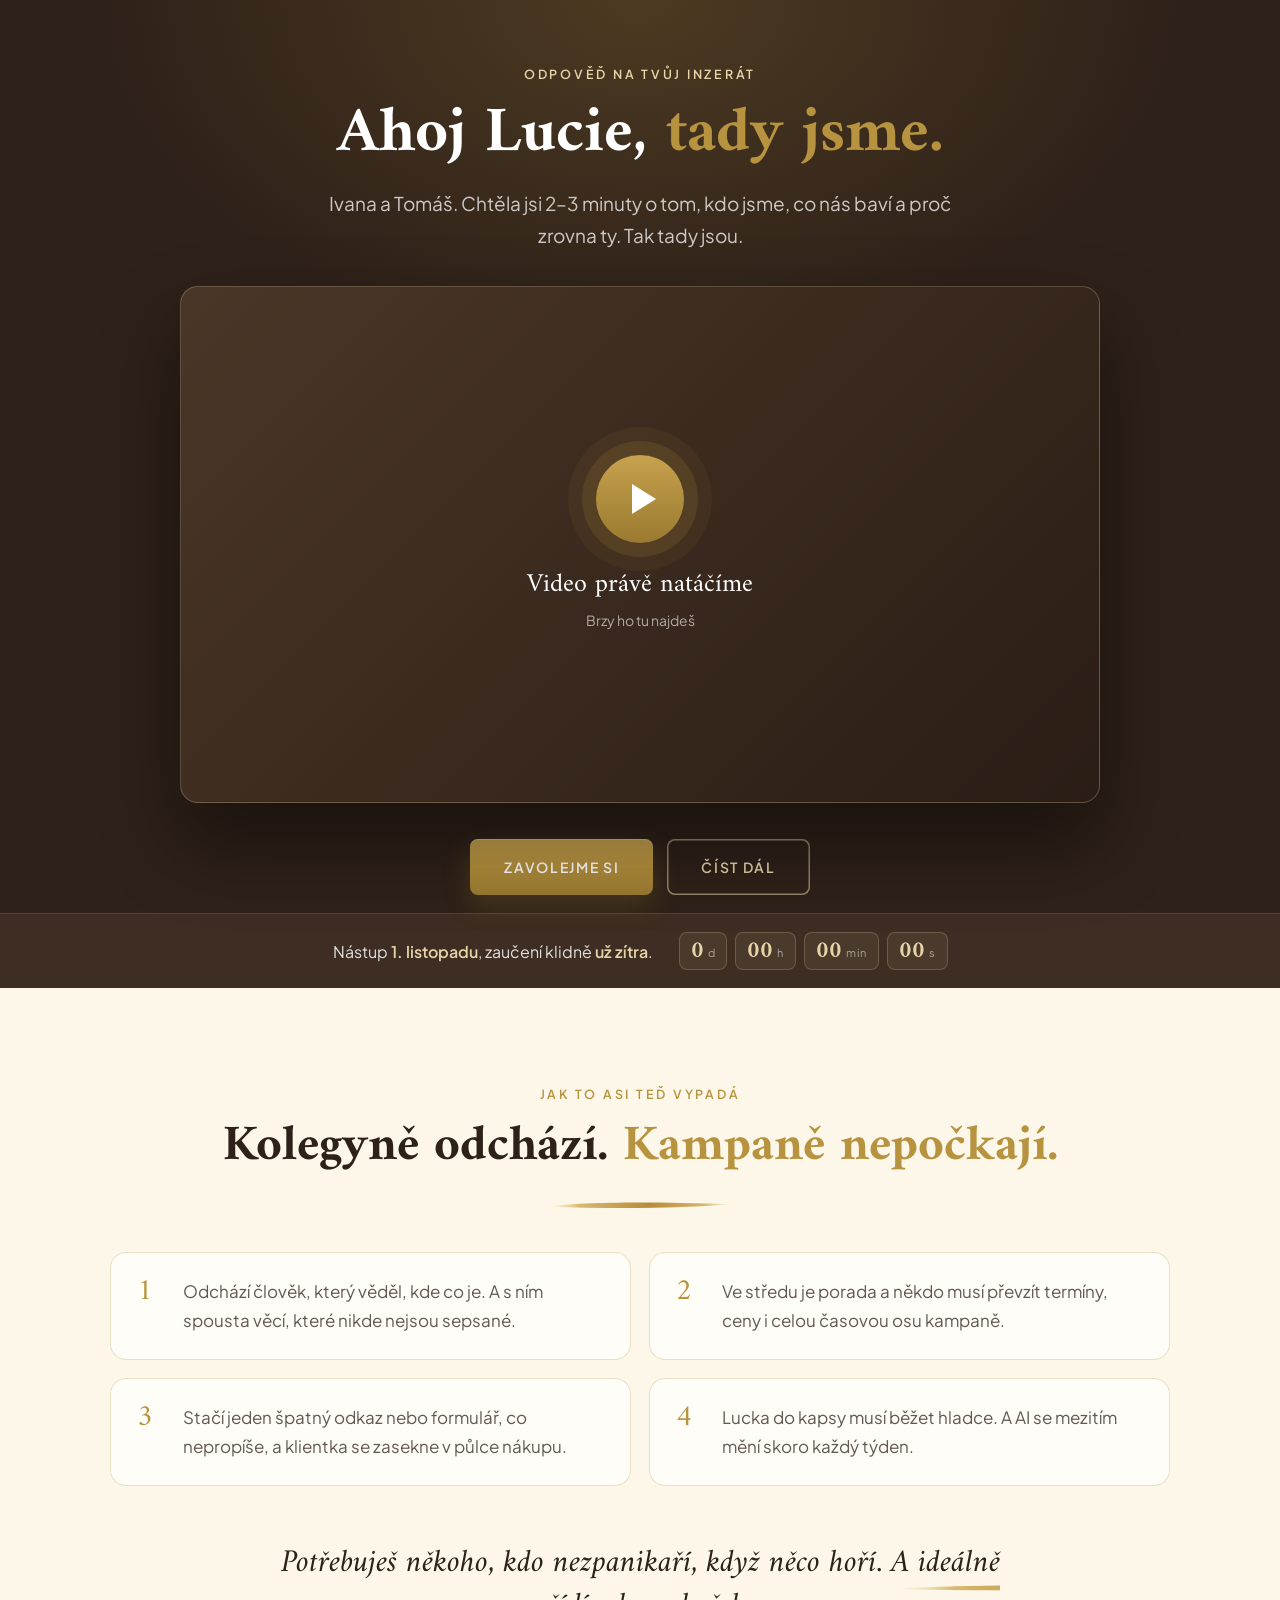
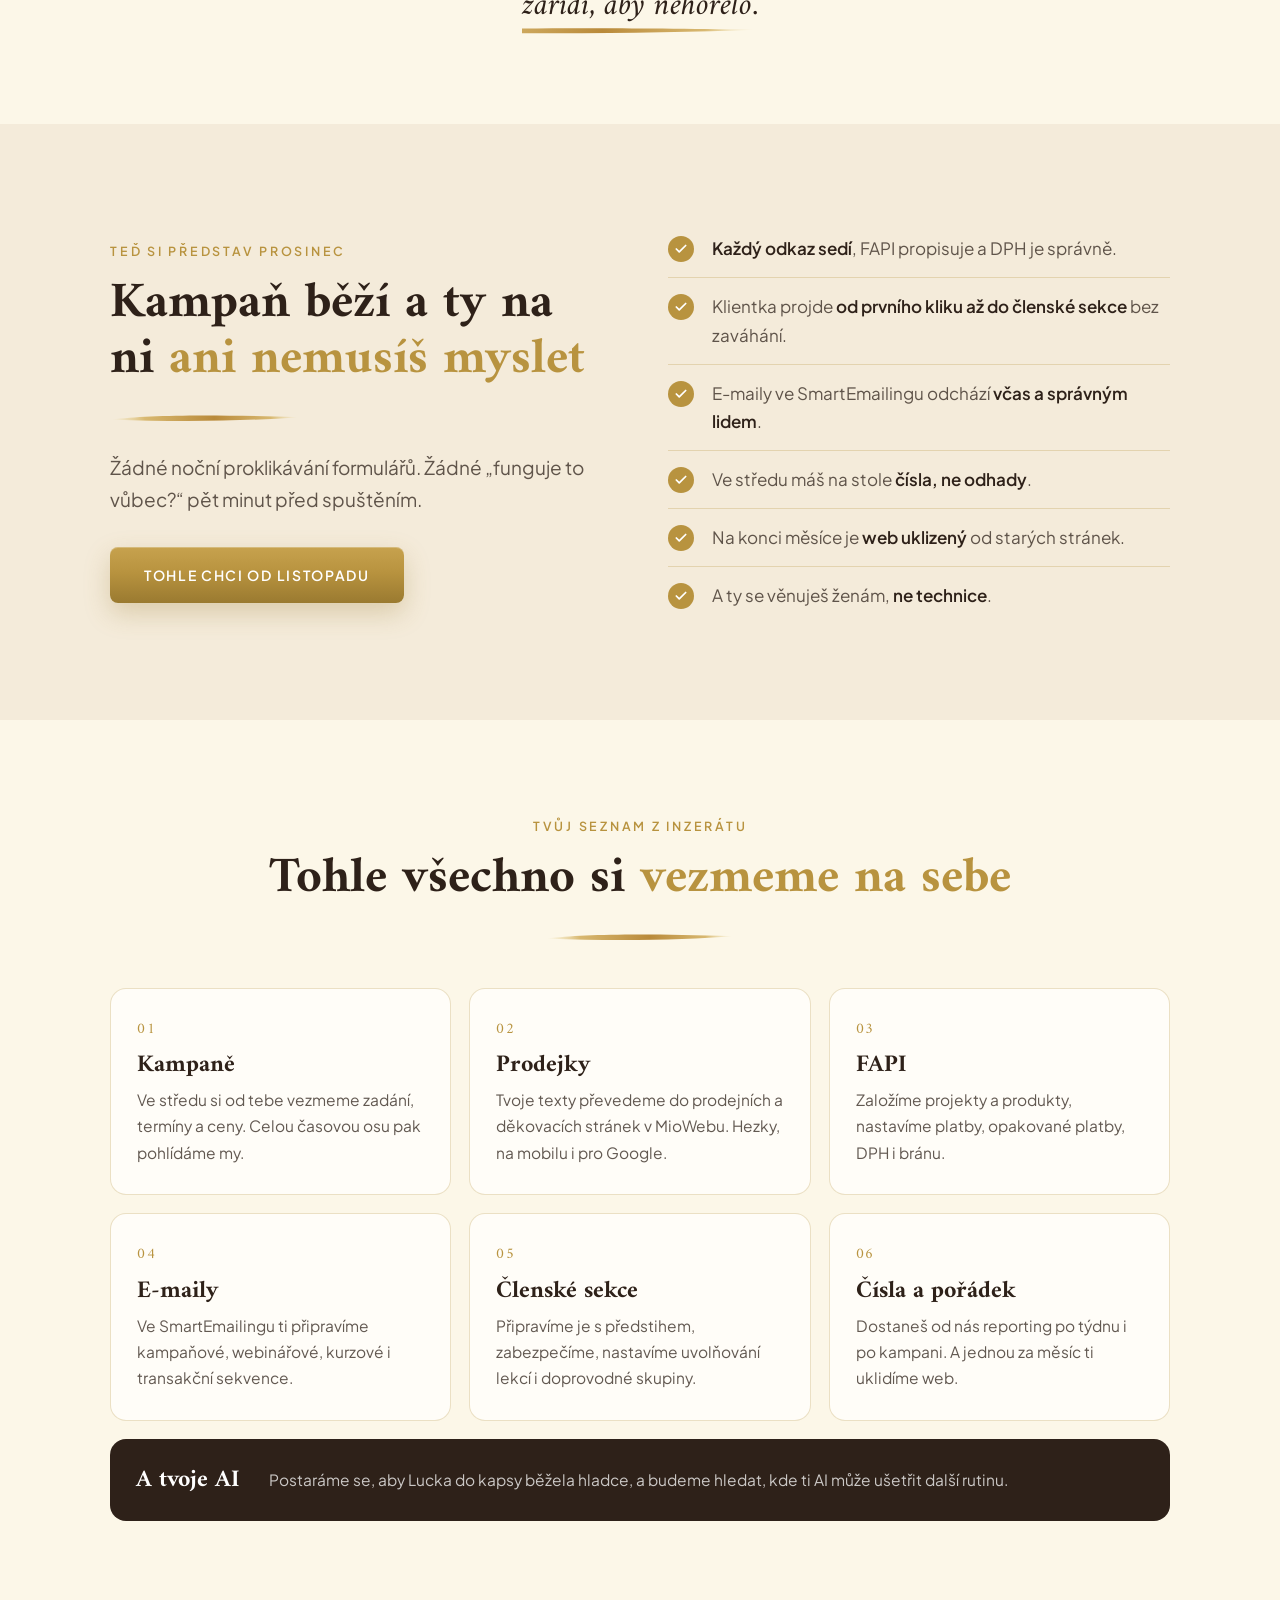
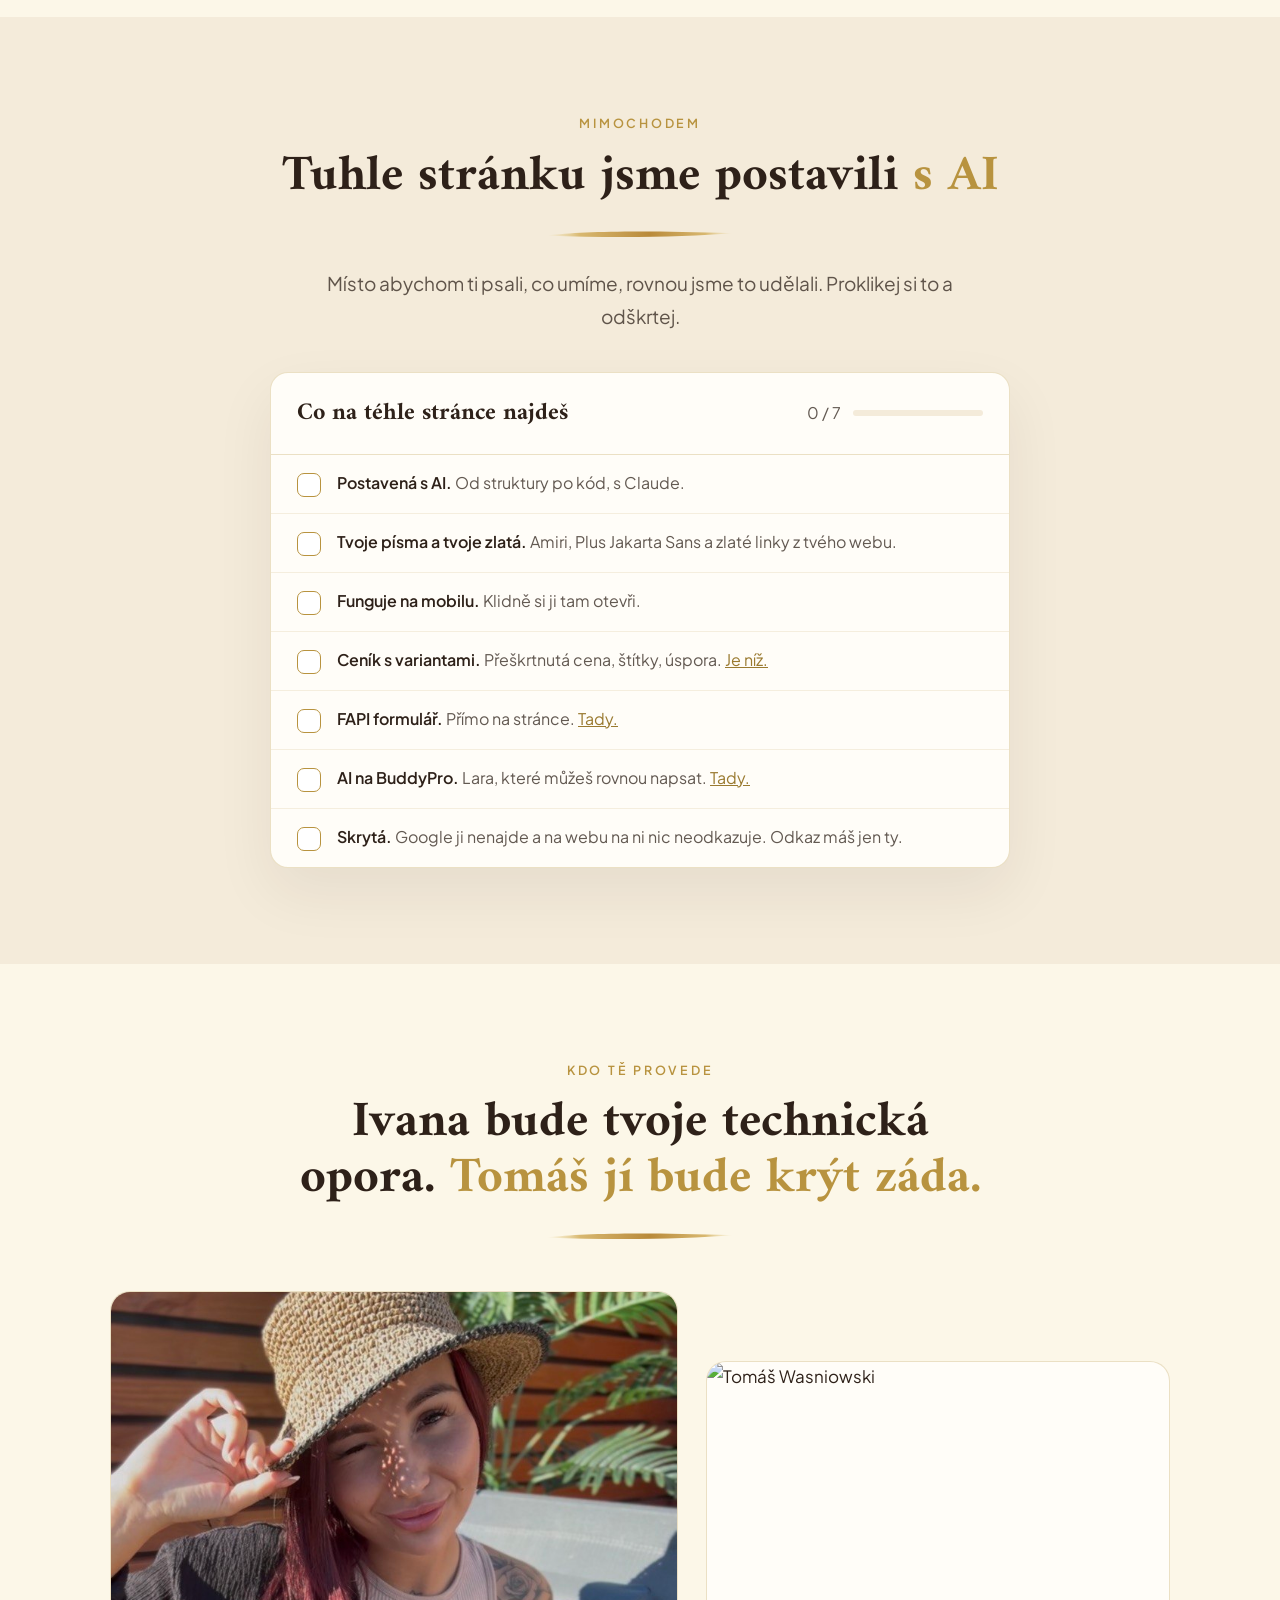
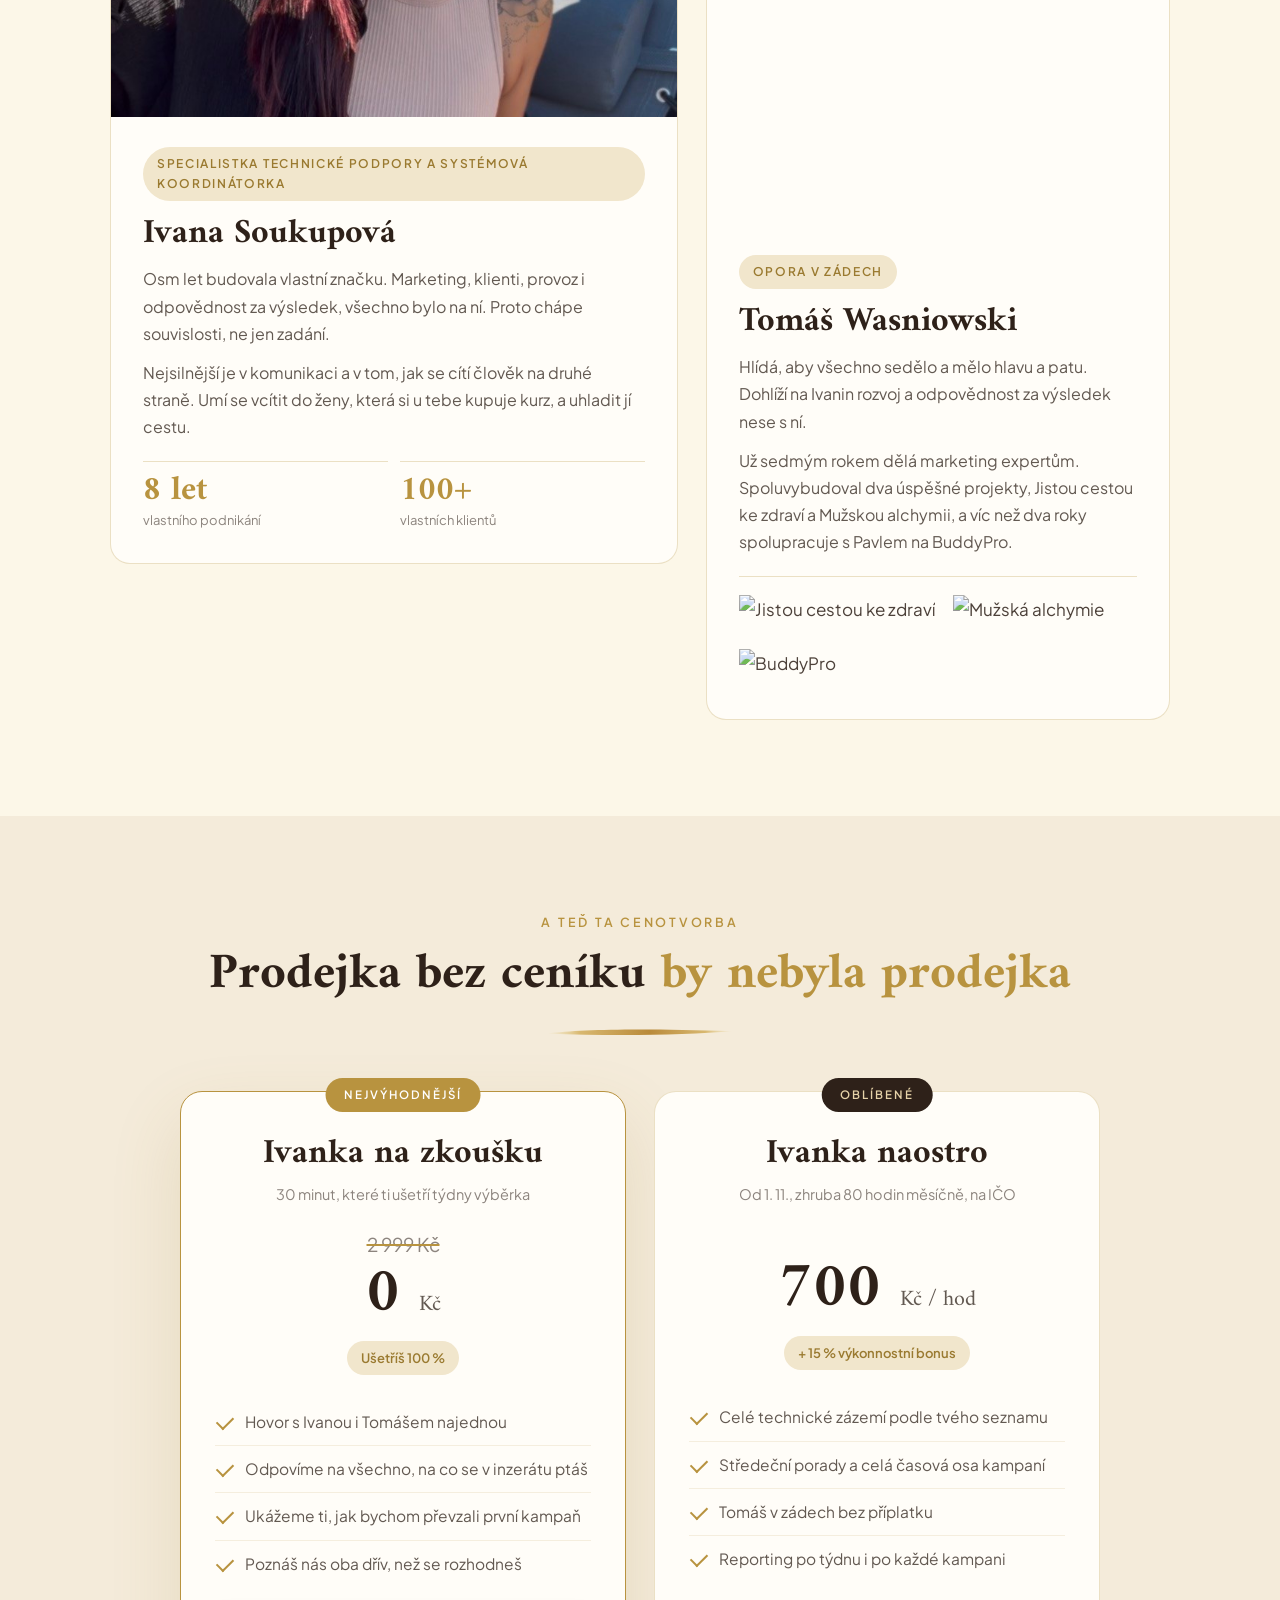
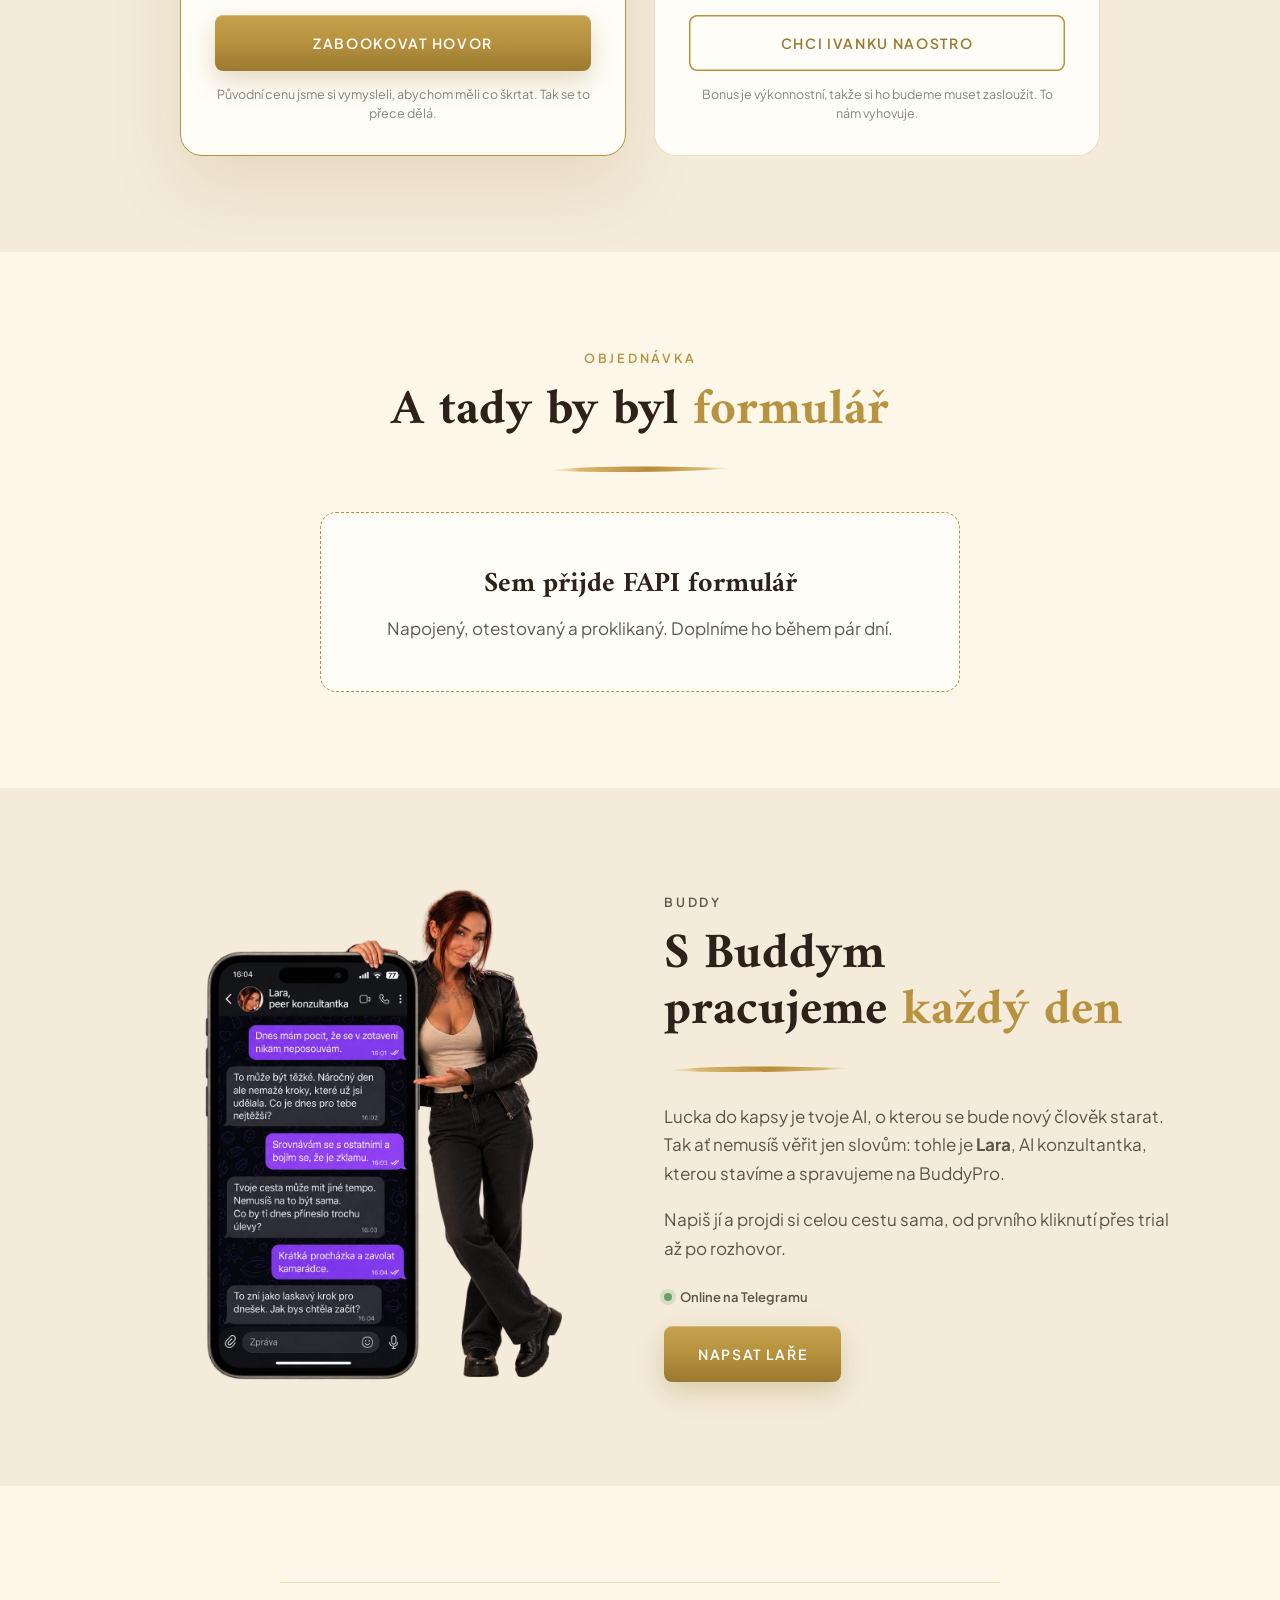
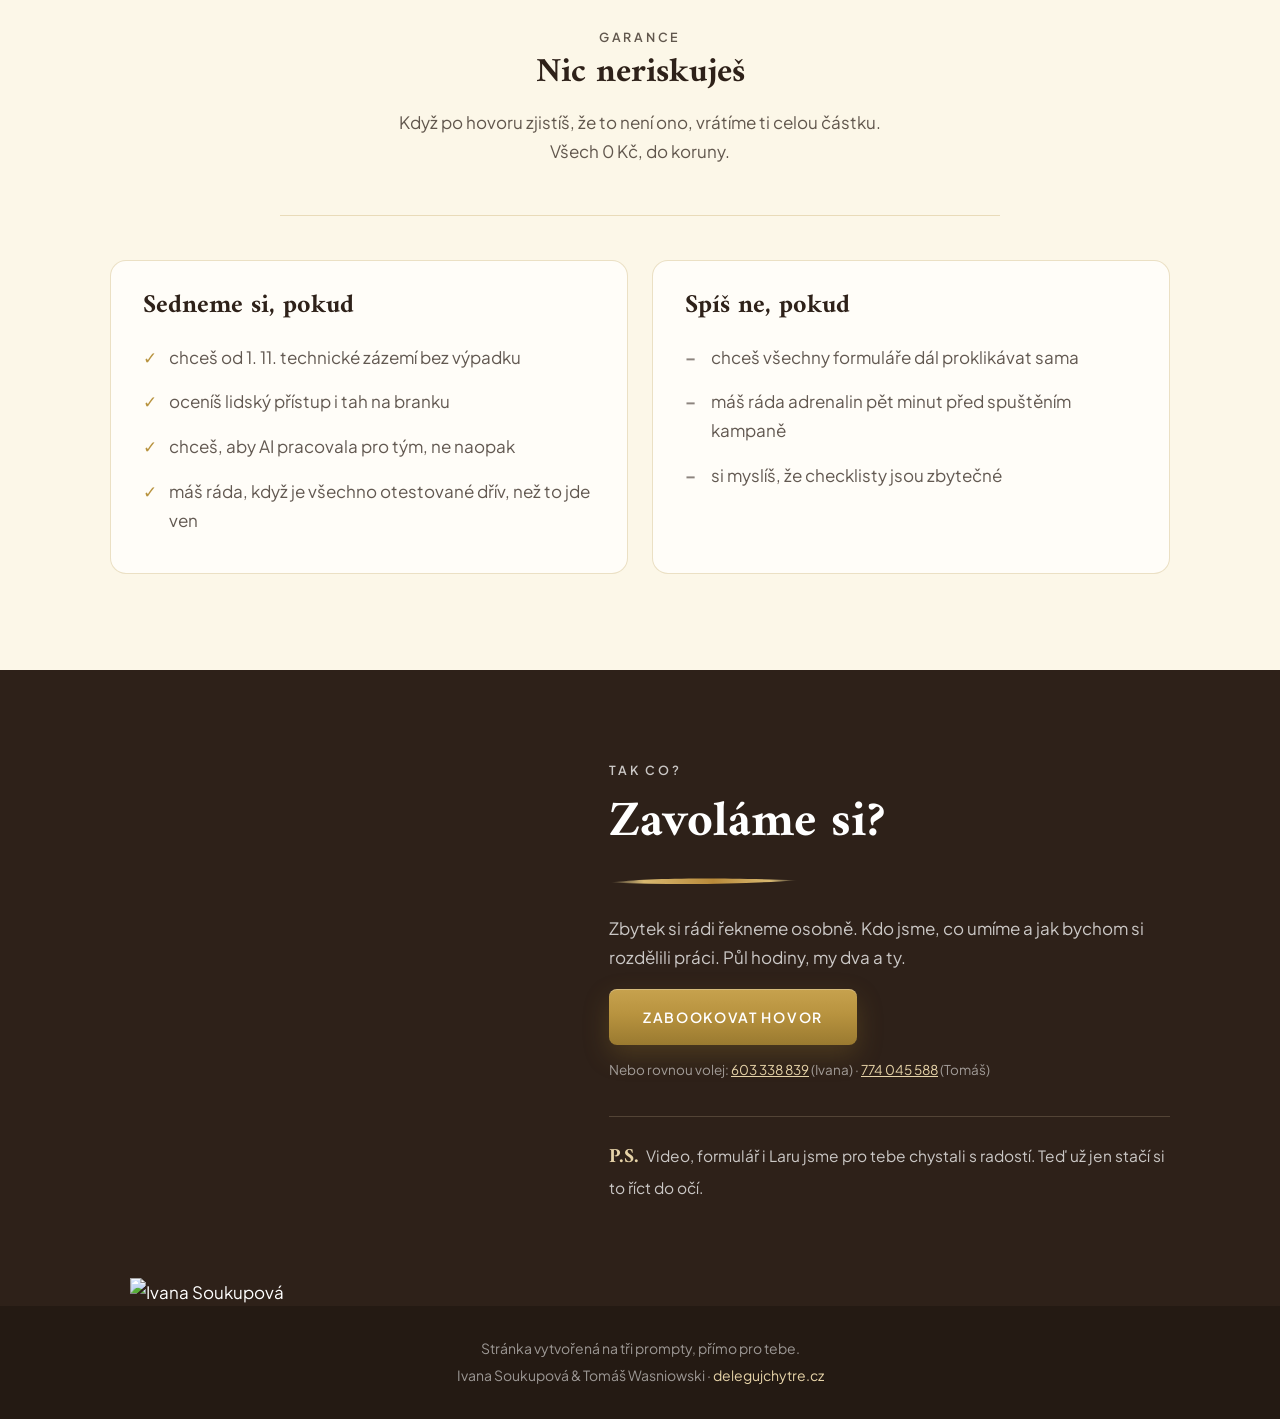
==== pro-lucii/index.html @ d3492a0f "Pro Lucii: redesign v paletě Mozek jako Buddha, video v hero, tykání, nové texty Co-Authored-By: Cla" ====
<!DOCTYPE html>
<html lang="cs">
<head>
<meta charset="utf-8">
<meta name="viewport" content="width=device-width, initial-scale=1">
<title>Pro Lucii | Ivana &amp; Tomáš</title>
<meta name="robots" content="noindex, nofollow, noarchive, nosnippet, noimageindex">
<meta name="googlebot" content="noindex, nofollow">
<meta name="seznambot" content="noindex, nofollow">
<link rel="icon" href="../img/logo.svg" type="image/svg+xml">
<link rel="preconnect" href="https://fonts.googleapis.com">
<link rel="preconnect" href="https://fonts.gstatic.com" crossorigin>
<link href="https://fonts.googleapis.com/css2?family=Amiri:ital,wght@0,400;0,700;1,400;1,700&family=Plus+Jakarta+Sans:wght@300;400;500;600;700&display=swap" rel="stylesheet">
<style>
/* Písma z obsahové části luciekolarikova.cz (Amiri + Plus Jakarta Sans),
   paleta z mozekjakobuddha.cz (espresso, zlatá, krémová). */
:root{
  --espresso:#2e2119;
  --espresso-2:#3d2d22;
  --ink:#2e2119;
  --ink-soft:rgba(46,33,25,.75);
  --ink-mute:rgba(46,33,25,.55);
  --gold:#b8933f;
  --gold-d:#9a7a30;
  --gold-l:#e6d3a8;
  --gold-xl:#f1e6cc;
  --cream:#fcf7e8;
  --beige:#f4ebda;
  --line:rgba(184,147,63,.28);
  --radius:16px;
  --serif:'Amiri', Georgia, serif;
  --sans:'Plus Jakarta Sans', system-ui, sans-serif;
  --brush:url("data:image/svg+xml,%3Csvg xmlns='http://www.w3.org/2000/svg' viewBox='0 0 300 14' preserveAspectRatio='none'%3E%3Cdefs%3E%3ClinearGradient id='g' x1='0' x2='1'%3E%3Cstop offset='0' stop-color='%23ebd99c' stop-opacity='0'/%3E%3Cstop offset='.18' stop-color='%23d8b870'/%3E%3Cstop offset='.55' stop-color='%23b98a3a'/%3E%3Cstop offset='.85' stop-color='%23d8b870'/%3E%3Cstop offset='1' stop-color='%23ebd99c' stop-opacity='0'/%3E%3C/linearGradient%3E%3C/defs%3E%3Cpath d='M2 8.5 C 60 4.5, 140 3.2, 298 6.2 C 220 9.8, 120 11.4, 2 8.5 Z' fill='url(%23g)'/%3E%3C/svg%3E");
}
*{box-sizing:border-box}
html{scroll-behavior:smooth}
body{margin:0;font-family:var(--sans);color:var(--ink);background:var(--cream);font-size:17px;line-height:1.7;-webkit-font-smoothing:antialiased}
img{max-width:100%;height:auto;display:block}
a{color:var(--gold-d)}
.wrap{max-width:1100px;margin:0 auto;padding:0 20px}
.narrow{max-width:780px}
.center{text-align:center}
section{padding:96px 0}
.bg-beige{background:var(--beige)}
.bg-white{background:#fffdf8}

h1,h2,h3{font-family:var(--serif);color:var(--ink);font-weight:700;line-height:1.12;margin:0 0 .45em;text-wrap:balance}
h2{font-size:clamp(32px,4.6vw,50px)}
h3{font-size:28px}
h2 em,h1 em{font-style:normal;color:var(--gold)}
.eyebrow{font-size:12.5px;font-weight:600;text-transform:uppercase;letter-spacing:.22em;color:var(--gold);margin:0 0 14px}
.lead{font-size:19px;color:var(--ink-soft);max-width:640px}
.center .lead{margin-left:auto;margin-right:auto}

/* Zlatá štětcová linka pod nadpisem – jako na luciekolarikova.cz */
.brush{display:block;width:190px;height:14px;margin:6px 0 26px;background:var(--brush) center/100% 100% no-repeat}
.center .brush{margin-left:auto;margin-right:auto}
/* Zvýraznění slov zlatým podtržením */
.hl{background:var(--brush) left bottom/100% .42em no-repeat;padding-bottom:.12em}

/* Tlačítka – tmavá zlatá */
.btn{display:inline-flex;align-items:center;justify-content:center;gap:10px;background:linear-gradient(180deg,#c7a24e 0%,var(--gold) 45%,var(--gold-d) 100%);color:#fff;text-decoration:none;text-transform:uppercase;font-weight:600;letter-spacing:.12em;font-size:14px;padding:19px 34px;border-radius:8px;box-shadow:0 10px 26px rgba(154,122,48,.28),inset 0 1px 0 rgba(255,255,255,.25);transition:transform .18s,box-shadow .18s;text-align:center;line-height:1.3}
.btn:hover{transform:translateY(-2px);box-shadow:0 14px 32px rgba(154,122,48,.34),inset 0 1px 0 rgba(255,255,255,.25)}
.btn--ghost{background:transparent;color:var(--gold-d);box-shadow:inset 0 0 0 1.5px var(--gold)}
.btn--ghost:hover{background:rgba(184,147,63,.08);box-shadow:inset 0 0 0 1.5px var(--gold)}
.btn--block{display:flex;width:100%}
.btnnote{font-size:13.5px;color:var(--ink-mute);margin:14px 0 0}

/* HERO s videem */
.hero{background:var(--espresso);color:#fff;padding:64px 0 0;position:relative;overflow:hidden}
.hero::before{content:"";position:absolute;inset:0;background:radial-gradient(60% 50% at 50% 0%,rgba(184,147,63,.22),transparent 70%);pointer-events:none}
.hero .wrap{position:relative}
.hero h1{color:#fff;font-size:clamp(38px,5.6vw,64px);margin-bottom:.25em}
.hero .lead{color:rgba(255,255,255,.75);margin:0 auto 34px}
.hero .eyebrow{color:var(--gold-l)}
.video{position:relative;aspect-ratio:16/9;max-width:920px;margin:0 auto;border-radius:18px;overflow:hidden;background:linear-gradient(135deg,#4a3627 0%,#2a1d15 100%);box-shadow:0 40px 80px rgba(0,0,0,.45);border:1px solid rgba(230,211,168,.25)}
.video iframe{position:absolute;inset:0;width:100%;height:100%;border:0}
.video__ph{position:absolute;inset:0;display:flex;flex-direction:column;align-items:center;justify-content:center;text-align:center;padding:20px;color:#fff}
.video__play{width:88px;height:88px;border-radius:50%;background:linear-gradient(180deg,#c7a24e,var(--gold-d));display:flex;align-items:center;justify-content:center;margin-bottom:20px;box-shadow:0 0 0 14px rgba(184,147,63,.15),0 0 0 28px rgba(184,147,63,.07)}
.video__play::after{content:"";border-left:24px solid #fff;border-top:15px solid transparent;border-bottom:15px solid transparent;margin-left:7px}
.video__ph p{margin:0;font-family:var(--serif);font-size:26px}
.video__ph small{color:rgba(255,255,255,.6);font-size:14px;margin-top:2px}
.hero__cta{display:flex;gap:14px;justify-content:center;flex-wrap:wrap;padding:36px 0 18px}
.hero .btn--ghost{color:var(--gold-l);box-shadow:inset 0 0 0 1.5px rgba(230,211,168,.55)}
.hero .btn--ghost:hover{background:rgba(230,211,168,.08)}

/* Pruh s odpočtem */
.bar{background:var(--espresso-2);color:#fff;padding:18px 0;border-top:1px solid rgba(230,211,168,.14)}
.bar__in{display:flex;align-items:center;justify-content:center;gap:12px 26px;flex-wrap:wrap}
.bar__txt{margin:0;white-space:nowrap;font-size:16px;color:rgba(255,255,255,.85)}
.bar__txt strong{color:var(--gold-l);font-weight:600}
.cd{display:flex;gap:8px}
.cd div{display:flex;align-items:baseline;gap:4px;background:rgba(230,211,168,.08);border:1px solid rgba(230,211,168,.22);border-radius:8px;padding:6px 11px}
.cd b{font-family:var(--serif);font-size:24px;line-height:1;color:var(--gold-l);font-weight:700}
.cd span{font-size:11px;letter-spacing:.06em;color:rgba(255,255,255,.55)}

/* Bolest */
.pains{display:grid;grid-template-columns:repeat(2,1fr);gap:18px;margin-top:40px}
.pain{background:#fffdf8;border:1px solid var(--line);border-radius:var(--radius);padding:24px 26px;display:flex;gap:16px}
.pain__n{font-family:var(--serif);font-size:30px;line-height:1;color:var(--gold);flex:none;width:30px}
.pain p{margin:0;color:var(--ink-soft)}
.quote{font-family:var(--serif);font-style:italic;font-size:clamp(24px,3vw,32px);line-height:1.35;color:var(--ink);max-width:760px;margin:56px auto 0;text-align:center}

/* Vize */
.vision{display:grid;grid-template-columns:1fr 1fr;gap:56px;align-items:center}
.checks{list-style:none;padding:0;margin:0}
.checks li{position:relative;padding:14px 0 14px 44px;border-bottom:1px solid var(--line);color:var(--ink-soft)}
.checks li:last-child{border-bottom:0}
.checks li::before{content:"";position:absolute;left:0;top:16px;width:26px;height:26px;border-radius:50%;background:var(--gold) url("data:image/svg+xml,%3Csvg xmlns='http://www.w3.org/2000/svg' viewBox='0 0 24 24' fill='none' stroke='white' stroke-width='3' stroke-linecap='round' stroke-linejoin='round'%3E%3Cpolyline points='20 6 9 17 4 12'/%3E%3C/svg%3E") center/14px no-repeat}
.checks li strong{color:var(--ink);font-weight:600}

/* Úkoly */
.tasks{display:grid;grid-template-columns:repeat(3,1fr);gap:18px;margin-top:44px}
.task{background:#fffdf8;border:1px solid var(--line);border-radius:var(--radius);padding:28px 26px;transition:transform .2s,box-shadow .2s}
.task:hover{transform:translateY(-3px);box-shadow:0 18px 40px rgba(46,33,25,.07)}
.task__ico{font-family:var(--serif);font-size:15px;color:var(--gold);letter-spacing:.1em;margin-bottom:10px;display:block}
.task h3{font-size:24px;margin-bottom:8px}
.task p{margin:0;font-size:15.5px;color:var(--ink-soft)}
.task--wide{grid-column:span 3;display:flex;gap:30px;align-items:center;background:var(--espresso);border:0;color:#fff}
.task--wide h3{color:#fff;margin:0;flex:none}
.task--wide p{color:rgba(255,255,255,.75)}

/* Checklist */
.audit{text-align:left;background:#fffdf8;border:1px solid var(--line);border-radius:18px;max-width:760px;margin:40px auto 0;box-shadow:0 24px 60px rgba(46,33,25,.07);overflow:hidden}
.audit__head{display:flex;justify-content:space-between;align-items:center;gap:12px;padding:20px 26px;border-bottom:1px solid var(--line);flex-wrap:wrap}
.audit__head b{font-family:var(--serif);font-size:24px;font-weight:700}
.audit__prog{font-size:13.5px;color:var(--ink-mute);display:flex;align-items:center;gap:12px}
.audit__track{width:130px;height:6px;border-radius:6px;background:var(--beige);overflow:hidden}
.audit__fill{height:100%;width:0;background:linear-gradient(90deg,var(--gold-l),var(--gold));transition:width .35s}
.audit label{display:flex;gap:16px;align-items:flex-start;padding:16px 26px;border-bottom:1px solid rgba(184,147,63,.14);cursor:pointer;transition:background .15s}
.audit label:last-of-type{border-bottom:0}
.audit label:hover{background:var(--cream)}
.audit input{appearance:none;-webkit-appearance:none;flex:none;width:24px;height:24px;border:1.5px solid var(--gold);border-radius:7px;margin:2px 0 0;cursor:pointer;display:grid;place-content:center;transition:background .15s;background:#fff}
.audit input:checked{background:var(--gold)}
.audit input:checked::after{content:"";width:6px;height:11px;border:solid #fff;border-width:0 2.5px 2.5px 0;transform:rotate(45deg) translate(-1px,-1px)}
.audit span{font-size:16px;line-height:1.55;color:var(--ink-soft)}
.audit span b{color:var(--ink);font-weight:600}
.audit input:checked + span{opacity:.6}
.audit__done{display:none;padding:16px 26px;background:var(--gold-xl);color:var(--ink);font-family:var(--serif);font-size:20px;text-align:center}
.audit.is-done .audit__done{display:block}

/* Duo */
.duo{display:grid;grid-template-columns:1.1fr .9fr;gap:28px;margin-top:48px;align-items:start}
.person{background:#fffdf8;border:1px solid var(--line);border-radius:20px;overflow:hidden}
.person__img{aspect-ratio:4/3;overflow:hidden}
.person__img img{width:100%;height:100%;object-fit:cover;object-position:center 22%}
.person__body{padding:30px 32px 34px}
.role{display:inline-block;font-size:12px;font-weight:600;text-transform:uppercase;letter-spacing:.14em;color:var(--gold-d);background:var(--gold-xl);padding:7px 14px;border-radius:30px;margin:0 0 14px}
.person h3{font-size:34px;margin-bottom:12px}
.person p{font-size:16px;margin:0 0 12px;color:var(--ink-soft)}
.stats{display:flex;gap:12px;margin-top:20px}
.stats div{flex:1;border-top:1px solid var(--line);padding-top:12px}
.stats strong{display:block;font-family:var(--serif);font-size:34px;line-height:1;color:var(--gold)}
.stats span{display:block;font-size:13px;line-height:1.35;color:var(--ink-mute);margin-top:4px}
.person--tomas{margin-top:70px}
.person--tomas .person__img{aspect-ratio:1/1}
.logos{display:flex;gap:18px;align-items:center;flex-wrap:wrap;margin-top:20px;padding-top:18px;border-top:1px solid var(--line)}
.logos img{height:36px;width:auto;object-fit:contain;opacity:.85}

/* Ceník */
.prices{display:grid;grid-template-columns:1fr 1fr;gap:28px;max-width:920px;margin:52px auto 0;align-items:stretch}
.price{position:relative;background:#fffdf8;border:1px solid var(--line);border-radius:22px;padding:44px 34px 32px;text-align:center;display:flex;flex-direction:column}
.price--hot{border:1.5px solid var(--gold);box-shadow:0 30px 70px rgba(154,122,48,.16)}
.badge{position:absolute;top:-14px;left:50%;transform:translateX(-50%);background:var(--espresso);color:var(--gold-l);font-size:11.5px;font-weight:600;letter-spacing:.18em;padding:7px 18px;border-radius:30px;white-space:nowrap}
.price--hot .badge{background:var(--gold);color:#fff}
.price__name{font-family:var(--serif);font-size:34px;font-weight:700;line-height:1.1;margin:0}
.price__tag{font-size:14.5px;color:var(--ink-mute);margin:8px 0 22px}
.price__old{font-size:19px;color:var(--ink-mute);text-decoration:line-through;text-decoration-color:var(--gold);text-decoration-thickness:2px;min-height:28px}
.price__now{font-family:var(--serif);font-size:64px;font-weight:700;line-height:1;color:var(--ink);margin:2px 0 4px}
.price__now small{font-size:22px;font-weight:400;color:var(--ink-soft)}
.price__save{display:inline-block;align-self:center;background:var(--gold-xl);color:var(--gold-d);font-weight:600;font-size:13px;padding:6px 14px;border-radius:20px;margin:10px 0 24px}
.price ul{list-style:none;padding:0;margin:0 0 28px;text-align:left;flex:1}
.price li{position:relative;padding:10px 0 10px 30px;font-size:15.5px;color:var(--ink-soft);border-bottom:1px solid rgba(184,147,63,.14)}
.price li:last-child{border-bottom:0}
.price li::before{content:"";position:absolute;left:2px;top:17px;width:14px;height:8px;border:solid var(--gold);border-width:0 0 2px 2px;transform:rotate(-45deg)}
.price__fine{font-size:12.5px;color:var(--ink-mute);margin:14px 0 0;line-height:1.5}

/* FAPI */
.fapi{max-width:640px;margin:36px auto 0;background:#fffdf8;border:1.5px dashed var(--gold);border-radius:var(--radius);padding:48px 26px;text-align:center;color:var(--ink-soft)}
.fapi b{display:block;font-family:var(--serif);font-size:28px;color:var(--ink);margin-bottom:6px}

/* Lara */
.lara{display:grid;grid-template-columns:1fr 1fr;gap:48px;align-items:center}
.lara__img img{width:100%;max-width:540px;margin:0 auto}
.lara p{color:var(--ink-soft)}
.chip{display:inline-flex;align-items:center;gap:8px;font-size:13px;font-weight:600;color:var(--ink-soft);margin-bottom:18px}
.chip::before{content:"";width:8px;height:8px;border-radius:50%;background:#6aa36a;box-shadow:0 0 0 4px rgba(106,163,106,.2)}

/* Garance */
.guar{max-width:720px;margin:0 auto;text-align:center;border-top:1px solid var(--line);border-bottom:1px solid var(--line);padding:44px 10px}
.guar h3{font-size:34px}
.guar p{margin:0 auto 6px;color:var(--ink-soft);max-width:560px}

/* Pro koho */
.fit{display:grid;grid-template-columns:1fr 1fr;gap:24px;margin-top:44px}
.fit__col{background:#fffdf8;border:1px solid var(--line);border-radius:var(--radius);padding:30px 32px}
.fit__col h3{font-size:26px;margin-bottom:14px}
.fit__col ul{margin:0;padding:0;list-style:none}
.fit__col li{position:relative;padding:8px 0 8px 26px;color:var(--ink-soft)}
.fit__col li::before{content:"✓";position:absolute;left:0;color:var(--gold);font-weight:700}
.fit__col--no li::before{content:"–";color:var(--ink-mute)}

/* Závěr */
.final{background:var(--espresso);color:#fff;padding:0;overflow:hidden}
.final__in{display:grid;grid-template-columns:.9fr 1.1fr;gap:40px;align-items:end}
.final__img img{max-width:420px;margin:40px auto 0}
.final__txt{padding:90px 0}
.final h2{color:#fff}
.final__txt .brush{margin-left:0}
.final p{color:rgba(255,255,255,.75)}
.final .btnnote{color:rgba(255,255,255,.55)}
.final .btnnote a{color:var(--gold-l)}
.ps{margin-top:34px;padding-top:24px;border-top:1px solid rgba(230,211,168,.2);font-size:15.5px}
.ps b{font-family:var(--serif);color:var(--gold-l);font-size:20px;margin-right:4px}

.foot{background:#241a13;color:rgba(255,255,255,.55);padding:28px 0;font-size:14px;text-align:center}
.foot a{color:var(--gold-l);text-decoration:none}
.foot p{margin:3px 0}

@media (max-width:900px){
  section{padding:68px 0}
  .pains,.vision,.duo,.prices,.fit,.lara,.final__in{grid-template-columns:1fr}
  .tasks{grid-template-columns:1fr 1fr}
  .task--wide{grid-column:span 2}
  .person--tomas{margin-top:0}
  .vision{gap:30px}
  .prices{gap:36px}
  .lara__img{order:-1}
  .final__img{order:2}
  .final__img img{max-width:300px;margin:0 auto}
  .final__txt{padding:64px 0 0;text-align:center}
  .final__txt .brush{margin-left:auto;margin-right:auto}
}
@media (max-width:620px){
  body{font-size:16px}
  .hero{padding-top:44px}
  .tasks{grid-template-columns:1fr}
  .task--wide{grid-column:auto;flex-direction:column;align-items:flex-start;gap:8px}
  .bar__txt{font-size:13.5px}
  .cd div{padding:5px 8px}
  .cd b{font-size:20px}
  .btn{padding:18px 22px;font-size:13px;letter-spacing:.1em}
  .hero__cta .btn{width:100%}
  .person__body{padding:26px 22px 28px}
  .price{padding:40px 22px 28px}
}
</style>
</head>
<body>

<!-- HERO: video -->
<header class="hero" id="top">
  <div class="wrap center">
    <p class="eyebrow">Odpověď na tvůj inzerát</p>
    <h1>Ahoj Lucie, <em>tady jsme.</em></h1>
    <p class="lead">Ivana a Tomáš. Chtěla jsi 2–3 minuty o tom, kdo jsme, co nás baví a proč zrovna ty. Tak tady jsou.</p>
    <div class="video">
      <!-- VIDEO: sem vložit iframe (YouTube neveřejné / Vimeo) a smazat .video__ph -->
      <div class="video__ph">
        <div class="video__play"></div>
        <p>Video právě natáčíme</p>
        <small>Brzy ho tu najdeš</small>
      </div>
    </div>
    <div class="hero__cta">
      <a class="btn" href="https://calendly.com/tomas-wasniowski/30min" target="_blank" rel="noopener">Zavolejme si</a>
      <a class="btn btn--ghost" href="#pribeh">Číst dál</a>
    </div>
  </div>
  <div class="bar">
    <div class="wrap bar__in">
      <p class="bar__txt">Nástup <strong>1. listopadu</strong>, zaučení klidně <strong>už zítra</strong>.</p>
      <div class="cd" id="cd" aria-live="polite">
        <div><b data-u="d">–</b><span>d</span></div>
        <div><b data-u="h">–</b><span>h</span></div>
        <div><b data-u="m">–</b><span>min</span></div>
        <div><b data-u="s">–</b><span>s</span></div>
      </div>
    </div>
  </div>
</header>

<!-- BOLEST -->
<section id="pribeh">
  <div class="wrap">
    <div class="center">
      <p class="eyebrow">Jak to asi teď vypadá</p>
      <h2>Kolegyně odchází. <em>Kampaně nepočkají.</em></h2>
      <span class="brush"></span>
    </div>
    <div class="pains">
      <div class="pain"><span class="pain__n">1</span><p>Odchází člověk, který věděl, kde co je. A s ním spousta věcí, které nikde nejsou sepsané.</p></div>
      <div class="pain"><span class="pain__n">2</span><p>Ve středu je porada a někdo musí převzít termíny, ceny i celou časovou osu kampaně.</p></div>
      <div class="pain"><span class="pain__n">3</span><p>Stačí jeden špatný odkaz nebo formulář, co nepropíše, a klientka se zasekne v půlce nákupu.</p></div>
      <div class="pain"><span class="pain__n">4</span><p>Lucka do kapsy musí běžet hladce. A AI se mezitím mění skoro každý týden.</p></div>
    </div>
    <p class="quote">Potřebuješ někoho, kdo nezpanikaří, když něco hoří. <span class="hl">A ideálně zařídí, aby nehořelo.</span></p>
  </div>
</section>

<!-- VIZE -->
<section class="bg-beige">
  <div class="wrap vision">
    <div>
      <p class="eyebrow">Teď si představ prosinec</p>
      <h2>Kampaň běží a ty na ni <em>ani nemusíš myslet</em></h2>
      <span class="brush"></span>
      <p class="lead">Žádné noční proklikávání formulářů. Žádné „funguje to vůbec?“ pět minut před spuštěním.</p>
      <a class="btn" href="#cenik" style="margin-top:12px">Tohle chci od listopadu</a>
    </div>
    <ul class="checks">
      <li><strong>Každý odkaz sedí</strong>, FAPI propisuje a DPH je správně.</li>
      <li>Klientka projde <strong>od prvního kliku až do členské sekce</strong> bez zaváhání.</li>
      <li>E-maily ve SmartEmailingu odchází <strong>včas a správným lidem</strong>.</li>
      <li>Ve středu máš na stole <strong>čísla, ne odhady</strong>.</li>
      <li>Na konci měsíce je <strong>web uklizený</strong> od starých stránek.</li>
      <li>A ty se věnuješ ženám, <strong>ne technice</strong>.</li>
    </ul>
  </div>
</section>

<!-- CO SI VEZMEME -->
<section>
  <div class="wrap">
    <div class="center">
      <p class="eyebrow">Tvůj seznam z inzerátu</p>
      <h2>Tohle všechno si <em>vezmeme na sebe</em></h2>
      <span class="brush"></span>
    </div>
    <div class="tasks">
      <div class="task"><span class="task__ico">01</span><h3>Kampaně</h3><p>Ve středu si od tebe vezmeme zadání, termíny a ceny. Celou časovou osu pak pohlídáme my.</p></div>
      <div class="task"><span class="task__ico">02</span><h3>Prodejky</h3><p>Tvoje texty převedeme do prodejních a děkovacích stránek v MioWebu. Hezky, na mobilu i pro Google.</p></div>
      <div class="task"><span class="task__ico">03</span><h3>FAPI</h3><p>Založíme projekty a produkty, nastavíme platby, opakované platby, DPH i bránu.</p></div>
      <div class="task"><span class="task__ico">04</span><h3>E-maily</h3><p>Ve SmartEmailingu ti připravíme kampaňové, webinářové, kurzové i transakční sekvence.</p></div>
      <div class="task"><span class="task__ico">05</span><h3>Členské sekce</h3><p>Připravíme je s předstihem, zabezpečíme, nastavíme uvolňování lekcí i doprovodné skupiny.</p></div>
      <div class="task"><span class="task__ico">06</span><h3>Čísla a pořádek</h3><p>Dostaneš od nás reporting po týdnu i po kampani. A jednou za měsíc ti uklidíme web.</p></div>
      <div class="task task--wide"><h3>A tvoje AI</h3><p>Postaráme se, aby Lucka do kapsy běžela hladce, a budeme hledat, kde ti AI může ušetřit další rutinu.</p></div>
    </div>
  </div>
</section>

<!-- CHECKLIST -->
<section class="bg-beige">
  <div class="wrap narrow center">
    <p class="eyebrow">Mimochodem</p>
    <h2>Tuhle stránku jsme postavili <em>s AI</em></h2>
    <span class="brush"></span>
    <p class="lead">Místo abychom ti psali, co umíme, rovnou jsme to udělali. Proklikej si to a odškrtej.</p>
    <div class="audit" id="audit">
      <div class="audit__head">
        <b>Co na téhle stránce najdeš</b>
        <div class="audit__prog"><span id="auditN">0 / 7</span><div class="audit__track"><div class="audit__fill" id="auditFill"></div></div></div>
      </div>
      <label><input type="checkbox"><span><b>Postavená s AI.</b> Od struktury po kód, s Claude.</span></label>
      <label><input type="checkbox"><span><b>Tvoje písma a tvoje zlatá.</b> Amiri, Plus Jakarta Sans a zlaté linky z tvého webu.</span></label>
      <label><input type="checkbox"><span><b>Funguje na mobilu.</b> Klidně si ji tam otevři.</span></label>
      <label><input type="checkbox"><span><b>Ceník s variantami.</b> Přeškrtnutá cena, štítky, úspora. <a href="#cenik">Je níž.</a></span></label>
      <label><input type="checkbox"><span><b>FAPI formulář.</b> Přímo na stránce. <a href="#objednavka">Tady.</a></span></label>
      <label><input type="checkbox"><span><b>AI na BuddyPro.</b> Lara, které můžeš rovnou napsat. <a href="#lara">Tady.</a></span></label>
      <label><input type="checkbox"><span><b>Skrytá.</b> Google ji nenajde a na webu na ni nic neodkazuje. Odkaz máš jen ty.</span></label>
      <div class="audit__done">Sedm ze sedmi. Takhle ti budeme předávat každou kampaň.</div>
    </div>
  </div>
</section>

<!-- KDO TĚ PROVEDE -->
<section id="my">
  <div class="wrap">
    <div class="center">
      <p class="eyebrow">Kdo tě provede</p>
      <h2>Ivana bude tvoje technická opora. <em>Tomáš jí bude krýt záda.</em></h2>
      <span class="brush"></span>
    </div>
    <div class="duo">
      <article class="person">
        <div class="person__img"><img src="../img/lucie/ivana-laptop.jpg" alt="Ivana Soukupová s notebookem" loading="lazy"></div>
        <div class="person__body">
          <span class="role">Specialistka technické podpory a systémová koordinátorka</span>
          <h3>Ivana Soukupová</h3>
          <p>Osm let budovala vlastní značku. Marketing, klienti, provoz i odpovědnost za výsledek, všechno bylo na ní. Proto chápe souvislosti, ne jen zadání.</p>
          <p>Nejsilnější je v komunikaci a v tom, jak se cítí člověk na druhé straně. Umí se vcítit do ženy, která si u tebe kupuje kurz, a uhladit jí cestu.</p>
          <div class="stats">
            <div><strong>8 let</strong><span>vlastního podnikání</span></div>
            <div><strong>100+</strong><span>vlastních klientů</span></div>
          </div>
        </div>
      </article>
      <article class="person person--tomas">
        <div class="person__img"><img src="../img/tomas.jpg" alt="Tomáš Wasniowski" loading="lazy"></div>
        <div class="person__body">
          <span class="role">Opora v zádech</span>
          <h3>Tomáš Wasniowski</h3>
          <p>Hlídá, aby všechno sedělo a mělo hlavu a patu. Dohlíží na Ivanin rozvoj a odpovědnost za výsledek nese s ní.</p>
          <p>Už sedmým rokem dělá marketing expertům. Spoluvybudoval dva úspěšné projekty, Jistou cestou ke zdraví a Mužskou alchymii, a víc než dva roky spolupracuje s Pavlem na BuddyPro.</p>
          <div class="logos">
            <img src="../img/logo-jcz.png" alt="Jistou cestou ke zdraví" loading="lazy">
            <img src="../img/logo-ma.jpg" alt="Mužská alchymie" loading="lazy">
            <img src="../img/logo-buddypro.svg" alt="BuddyPro" loading="lazy">
          </div>
        </div>
      </article>
    </div>
  </div>
</section>

<!-- CENÍK -->
<section class="bg-beige" id="cenik">
  <div class="wrap">
    <div class="center">
      <p class="eyebrow">A teď ta cenotvorba</p>
      <h2>Prodejka bez ceníku <em>by nebyla prodejka</em></h2>
      <span class="brush"></span>
    </div>
    <div class="prices">
      <div class="price price--hot">
        <span class="badge">NEJVÝHODNĚJŠÍ</span>
        <p class="price__name">Ivanka na zkoušku</p>
        <p class="price__tag">30 minut, které ti ušetří týdny výběrka</p>
        <div class="price__old">2 999 Kč</div>
        <div class="price__now">0 <small>Kč</small></div>
        <span class="price__save">Ušetříš 100 %</span>
        <ul>
          <li>Hovor s Ivanou i Tomášem najednou</li>
          <li>Odpovíme na všechno, na co se v inzerátu ptáš</li>
          <li>Ukážeme ti, jak bychom převzali první kampaň</li>
          <li>Poznáš nás oba dřív, než se rozhodneš</li>
        </ul>
        <a class="btn btn--block" href="https://calendly.com/tomas-wasniowski/30min" target="_blank" rel="noopener">Zabookovat hovor</a>
        <p class="price__fine">Původní cenu jsme si vymysleli, abychom měli co škrtat. Tak se to přece dělá.</p>
      </div>
      <div class="price">
        <span class="badge">OBLÍBENÉ</span>
        <p class="price__name">Ivanka naostro</p>
        <p class="price__tag">Od 1. 11., zhruba 80 hodin měsíčně, na IČO</p>
        <div class="price__old"></div>
        <div class="price__now">700 <small>Kč / hod</small></div>
        <span class="price__save">+ 15 % výkonnostní bonus</span>
        <ul>
          <li>Celé technické zázemí podle tvého seznamu</li>
          <li>Středeční porady a celá časová osa kampaní</li>
          <li>Tomáš v zádech bez příplatku</li>
          <li>Reporting po týdnu i po každé kampani</li>
        </ul>
        <a class="btn btn--block btn--ghost" href="#objednavka">Chci Ivanku naostro</a>
        <p class="price__fine">Bonus je výkonnostní, takže si ho budeme muset zasloužit. To nám vyhovuje.</p>
      </div>
    </div>
  </div>
</section>

<!-- FAPI -->
<section id="objednavka">
  <div class="wrap narrow center">
    <p class="eyebrow">Objednávka</p>
    <h2>A tady by byl <em>formulář</em></h2>
    <span class="brush"></span>
    <!-- FAPI: sem vložit embed kód formuláře a smazat .fapi placeholder -->
    <div class="fapi">
      <b>Sem přijde FAPI formulář</b>
      Napojený, otestovaný a proklikaný. Doplníme ho během pár dní.
    </div>
  </div>
</section>

<!-- LARA / BUDDY -->
<section class="bg-beige" id="lara">
  <div class="wrap lara">
    <div class="lara__img">
      <img src="../img/lucie/lara.webp" alt="AI konzultantka Lara v Telegramu" width="1254" height="1254" loading="lazy">
    </div>
    <div>
      <p class="eyebrow">Buddy</p>
      <h2>S Buddym pracujeme <em>každý den</em></h2>
      <span class="brush"></span>
      <p>Lucka do kapsy je tvoje AI, o kterou se bude nový člověk starat. Tak ať nemusíš věřit jen slovům: tohle je <strong>Lara</strong>, AI konzultantka, kterou stavíme a spravujeme na BuddyPro.</p>
      <p>Napiš jí a projdi si celou cestu sama, od prvního kliknutí přes trial až po rozhovor.</p>
      <span class="chip">Online na Telegramu</span><br>
      <a class="btn" href="https://t.me/purepantherabot?start=LARA026" target="_blank" rel="noopener">Napsat Laře</a>
    </div>
  </div>
</section>

<!-- GARANCE + PRO KOHO -->
<section>
  <div class="wrap">
    <div class="guar">
      <p class="eyebrow">Garance</p>
      <h3>Nic neriskuješ</h3>
      <p>Když po hovoru zjistíš, že to není ono, vrátíme ti celou částku. Všech&nbsp;0&nbsp;Kč, do koruny.</p>
    </div>
    <div class="fit">
      <div class="fit__col">
        <h3>Sedneme si, pokud</h3>
        <ul>
          <li>chceš od 1. 11. technické zázemí bez výpadku</li>
          <li>oceníš lidský přístup i tah na branku</li>
          <li>chceš, aby AI pracovala pro tým, ne naopak</li>
          <li>máš ráda, když je všechno otestované dřív, než to jde ven</li>
        </ul>
      </div>
      <div class="fit__col fit__col--no">
        <h3>Spíš ne, pokud</h3>
        <ul>
          <li>chceš všechny formuláře dál proklikávat sama</li>
          <li>máš ráda adrenalin pět minut před spuštěním kampaně</li>
          <li>si myslíš, že checklisty jsou zbytečné</li>
        </ul>
      </div>
    </div>
  </div>
</section>

<!-- ZÁVĚR -->
<section class="final">
  <div class="wrap final__in">
    <div class="final__img"><img src="../img/ivana-hero.png" alt="Ivana Soukupová" loading="lazy"></div>
    <div class="final__txt">
      <p class="eyebrow">Tak co?</p>
      <h2>Zavoláme si?</h2>
      <span class="brush"></span>
      <p>Zbytek si rádi řekneme osobně. Kdo jsme, co umíme a jak bychom si rozdělili práci. Půl hodiny, my dva a ty.</p>
      <a class="btn" href="https://calendly.com/tomas-wasniowski/30min" target="_blank" rel="noopener">Zabookovat hovor</a>
      <p class="btnnote">Nebo rovnou volej: <a href="tel:+420603338839">603 338 839</a> (Ivana) · <a href="tel:+420774045588">774 045 588</a> (Tomáš)</p>
      <p class="ps"><b>P.S.</b> Video, formulář i Laru jsme pro tebe chystali s radostí. Teď už jen stačí si to říct do očí.</p>
    </div>
  </div>
</section>

<footer class="foot">
  <p>Stránka vytvořená na tři prompty, přímo pro tebe.</p>
  <p>Ivana Soukupová &amp; Tomáš Wasniowski · <a href="../">delegujchytre.cz</a></p>
</footer>

<script>
(function(){
  // Odpočet do nástupu 1. 11. 2026 00:00 (Praha)
  var end=new Date('2026-11-01T00:00:00+01:00').getTime();
  var el={};['d','h','m','s'].forEach(function(k){el[k]=document.querySelector('#cd [data-u="'+k+'"]');});
  function pad(n){return n<10?'0'+n:''+n;}
  function tick(){
    var t=Math.max(0,end-Date.now());
    el.d.textContent=Math.floor(t/864e5);
    el.h.textContent=pad(Math.floor(t/36e5)%24);
    el.m.textContent=pad(Math.floor(t/6e4)%60);
    el.s.textContent=pad(Math.floor(t/1e3)%60);
  }
  tick();setInterval(tick,1000);

  // Checklist
  var a=document.getElementById('audit');
  var boxes=a.querySelectorAll('input');
  function upd(){
    var n=0;boxes.forEach(function(b){if(b.checked)n++;});
    document.getElementById('auditN').textContent=n+' / '+boxes.length;
    document.getElementById('auditFill').style.width=(n/boxes.length*100)+'%';
    a.classList.toggle('is-done',n===boxes.length);
  }
  boxes.forEach(function(b){b.addEventListener('change',upd);});
})();
</script>
</body>
</html>
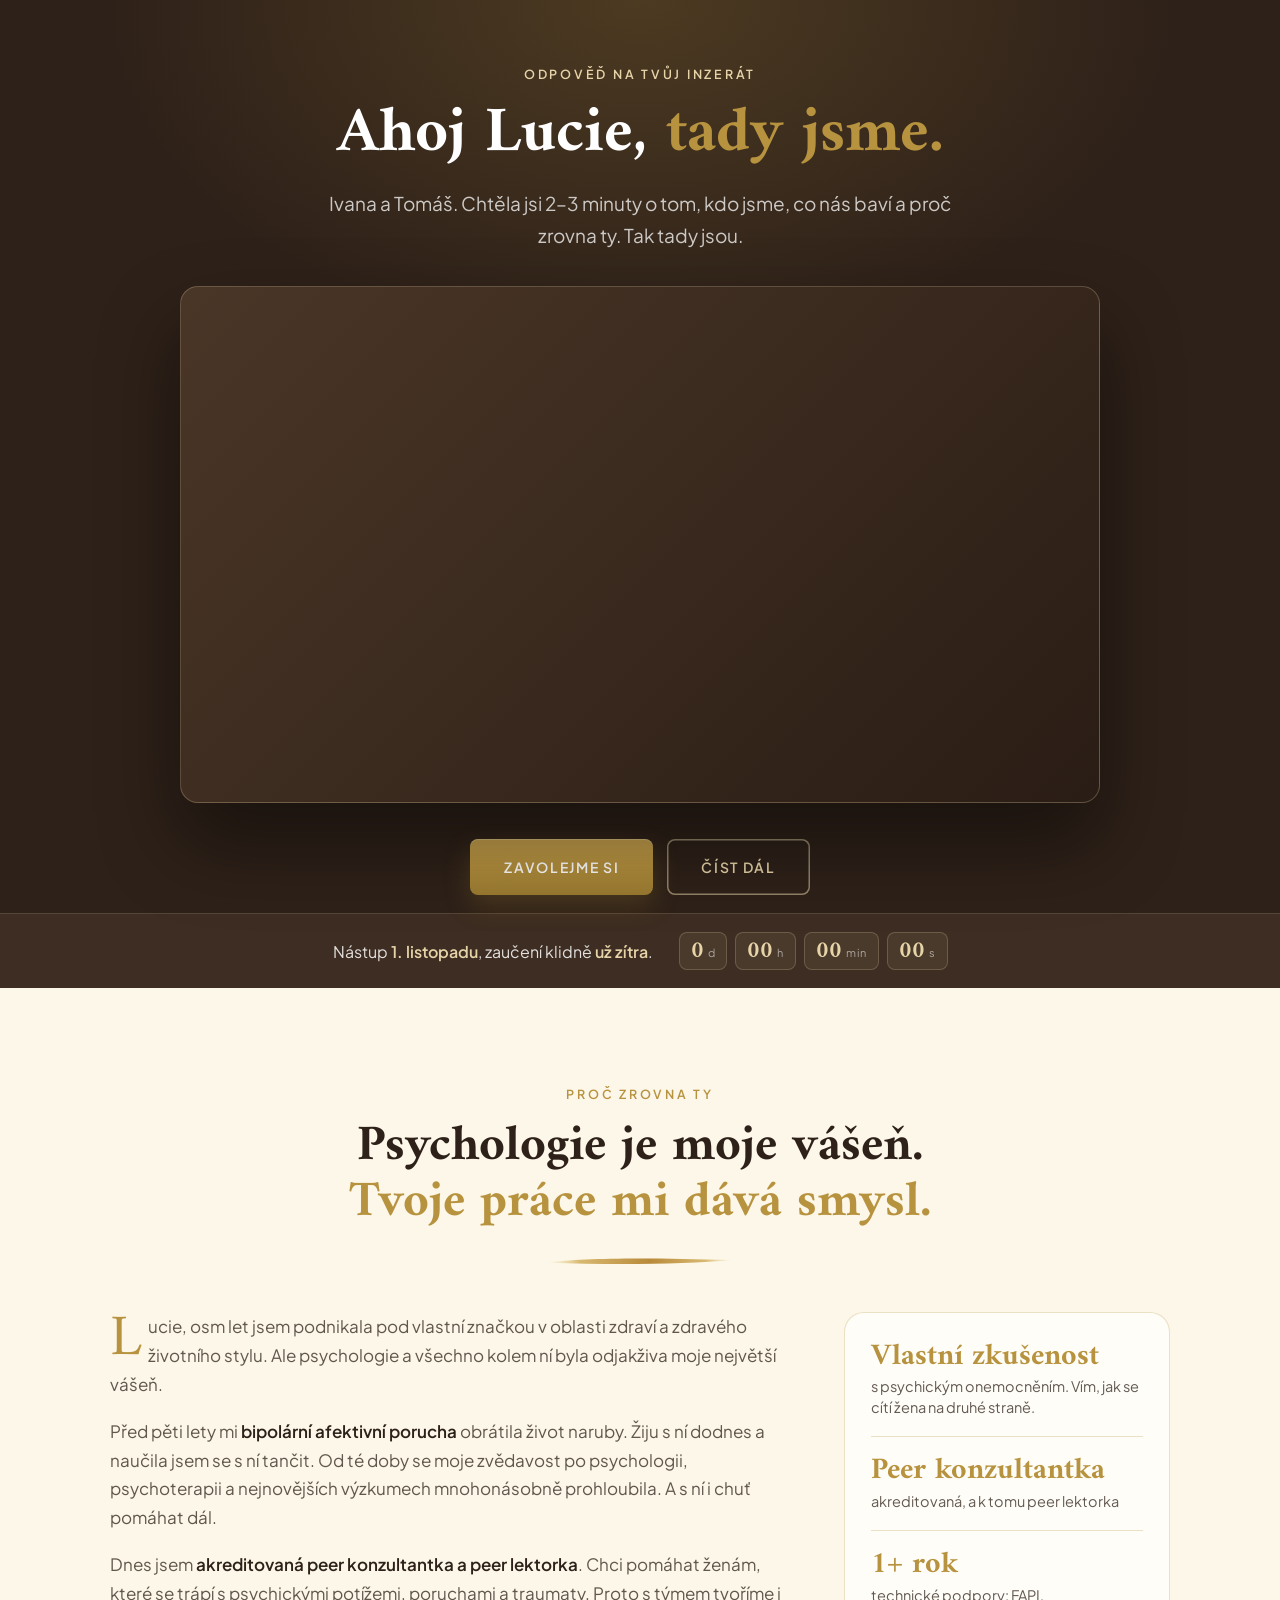
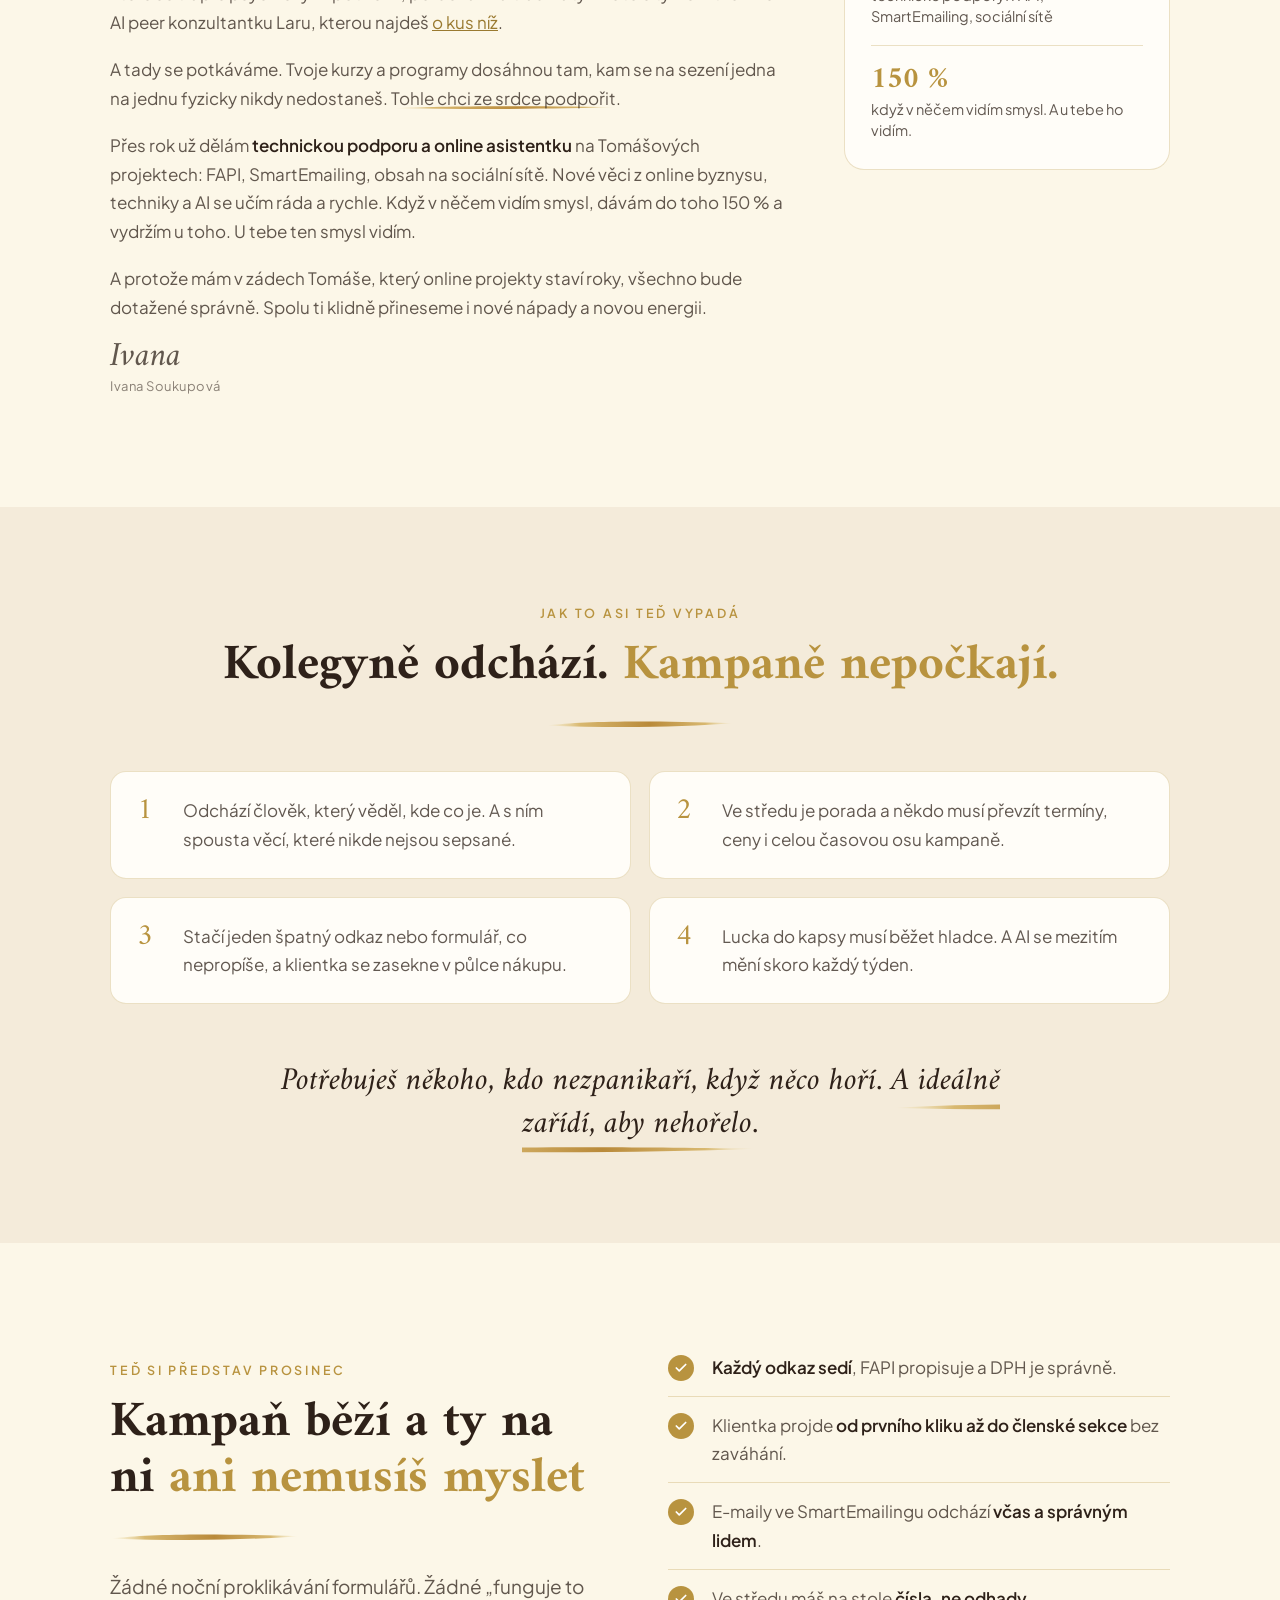
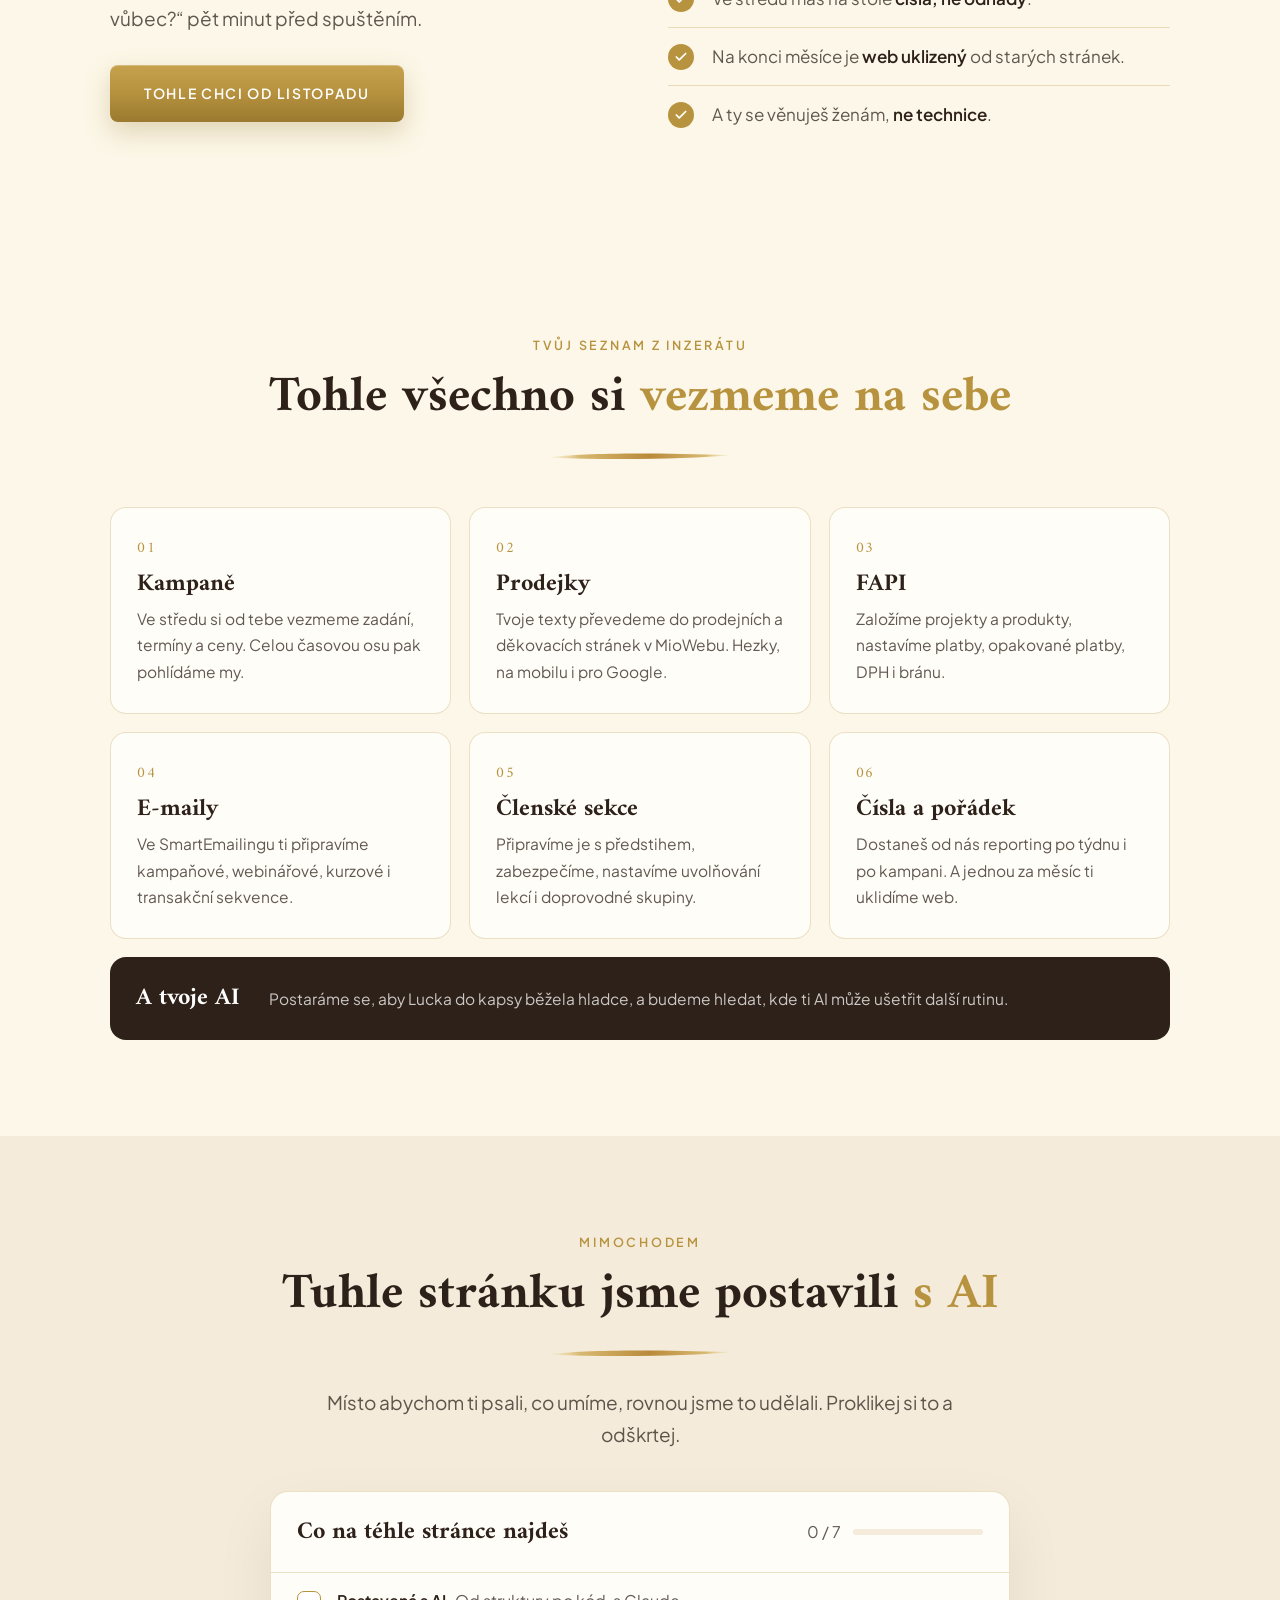
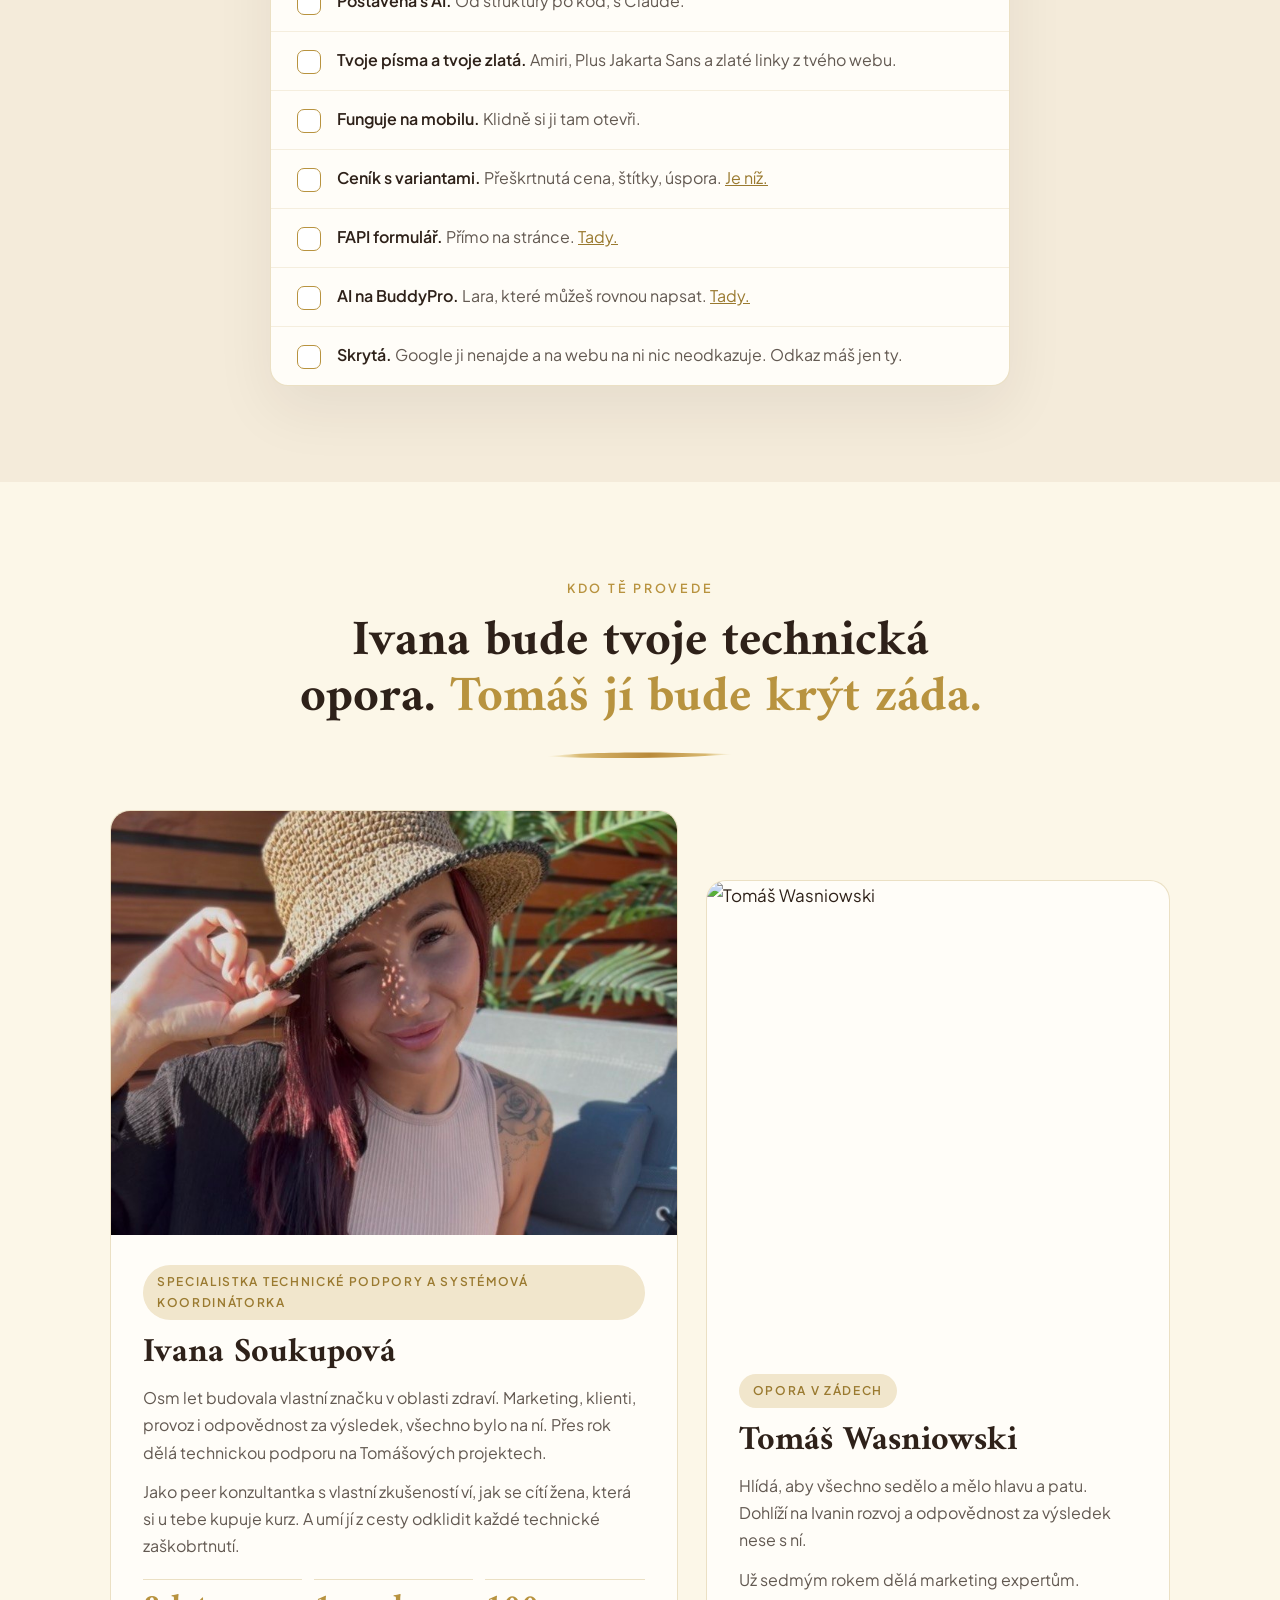
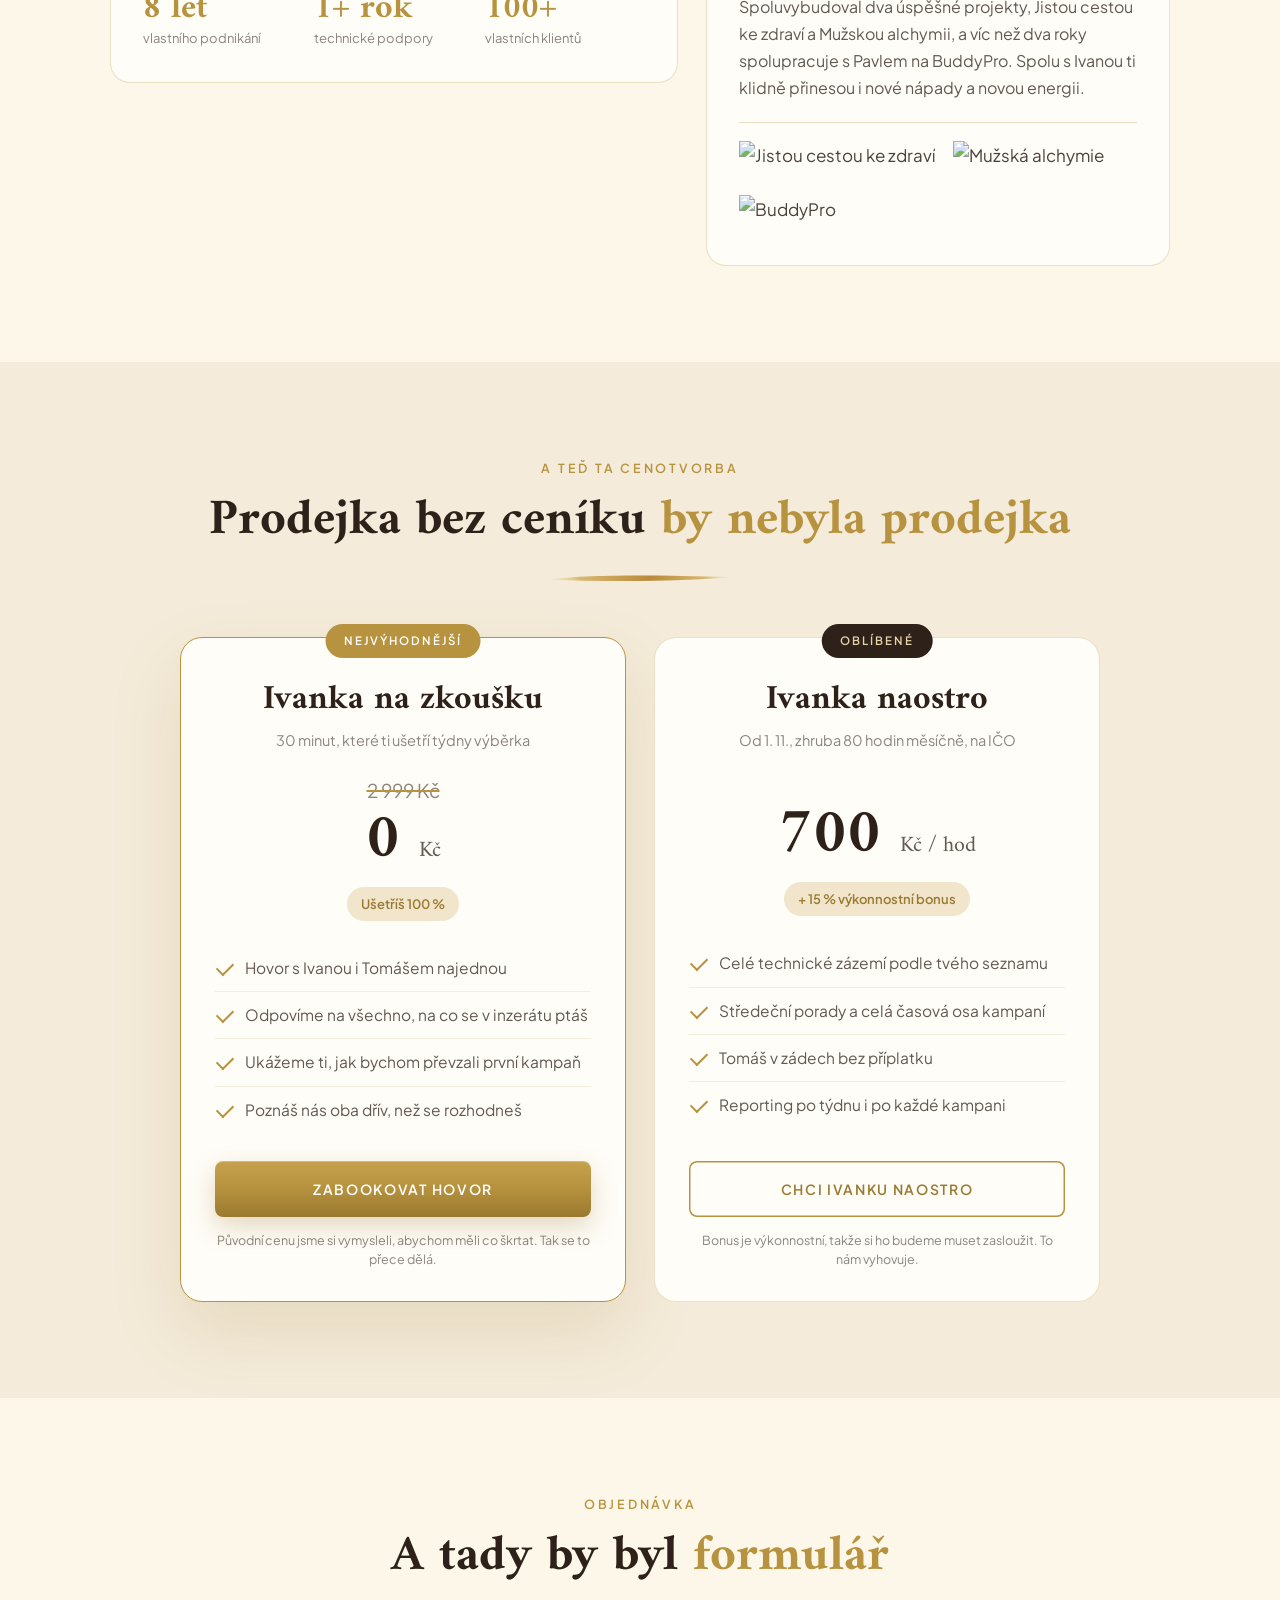
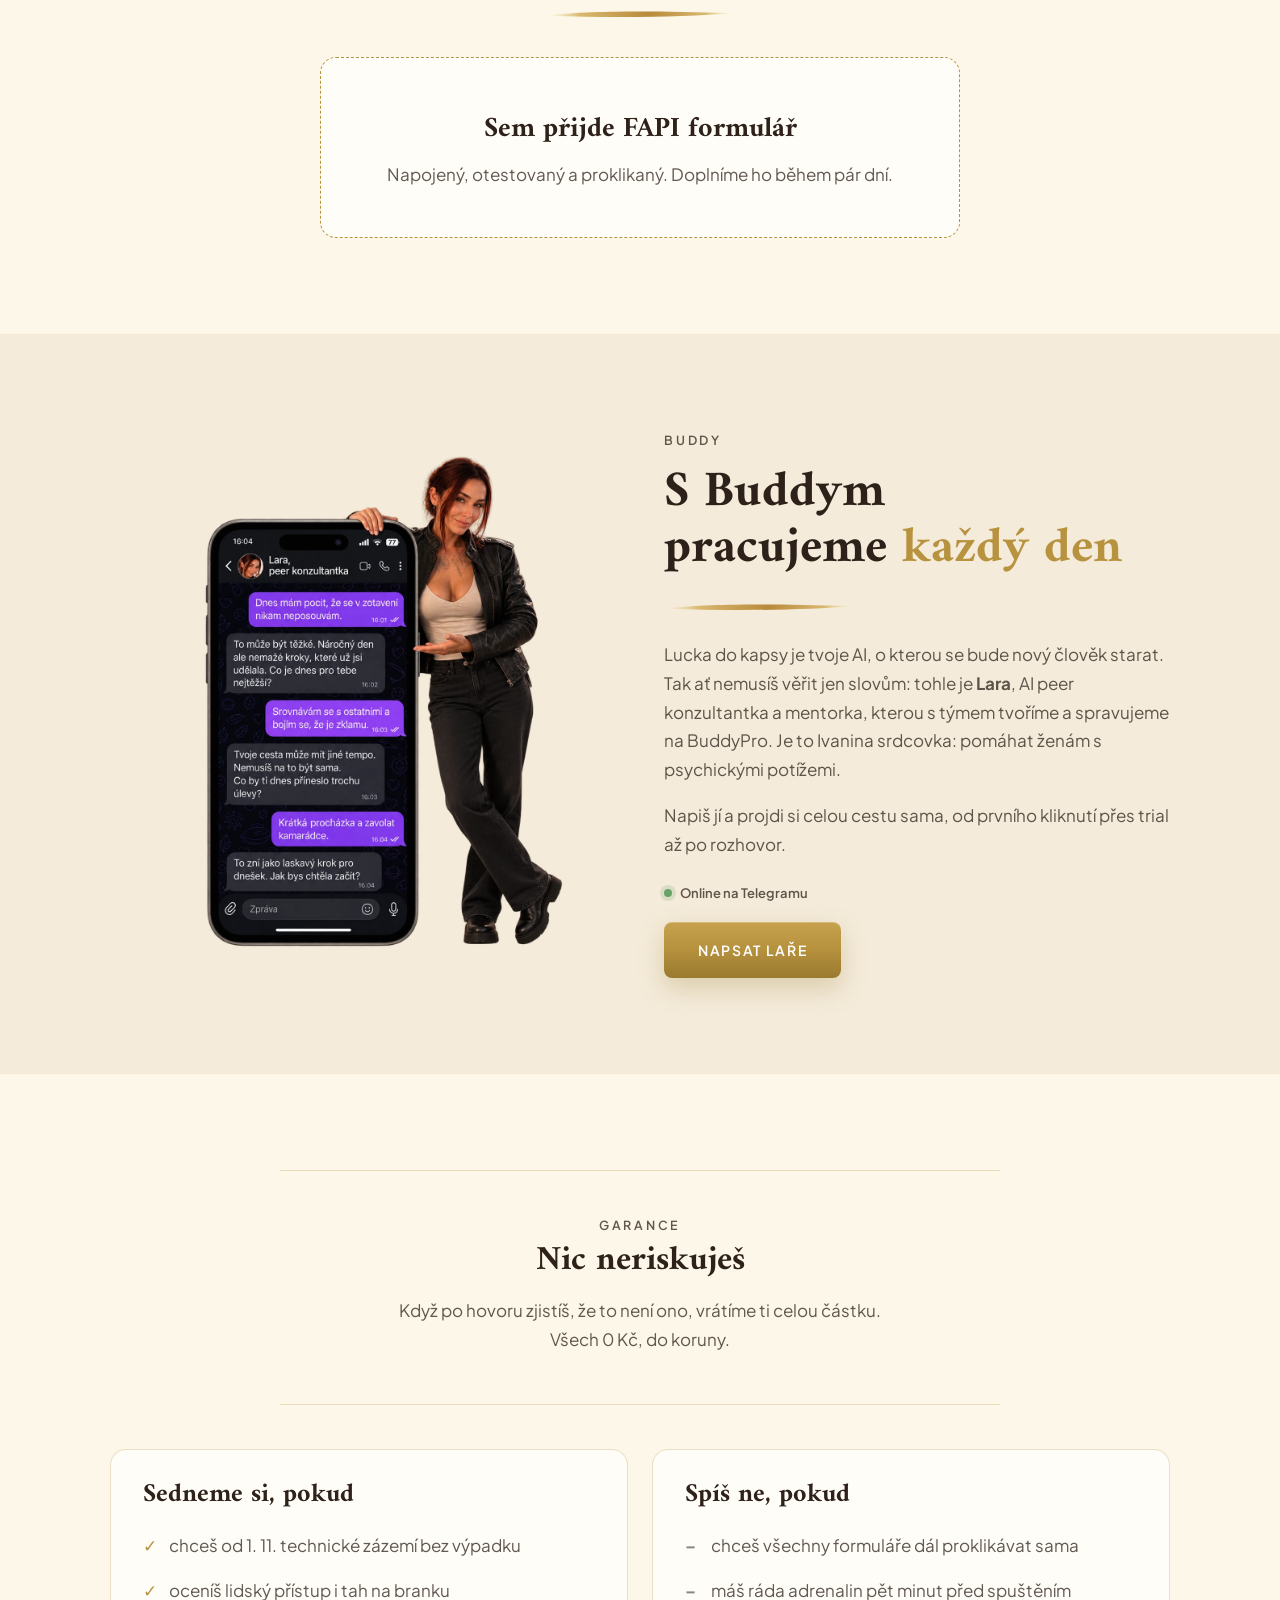
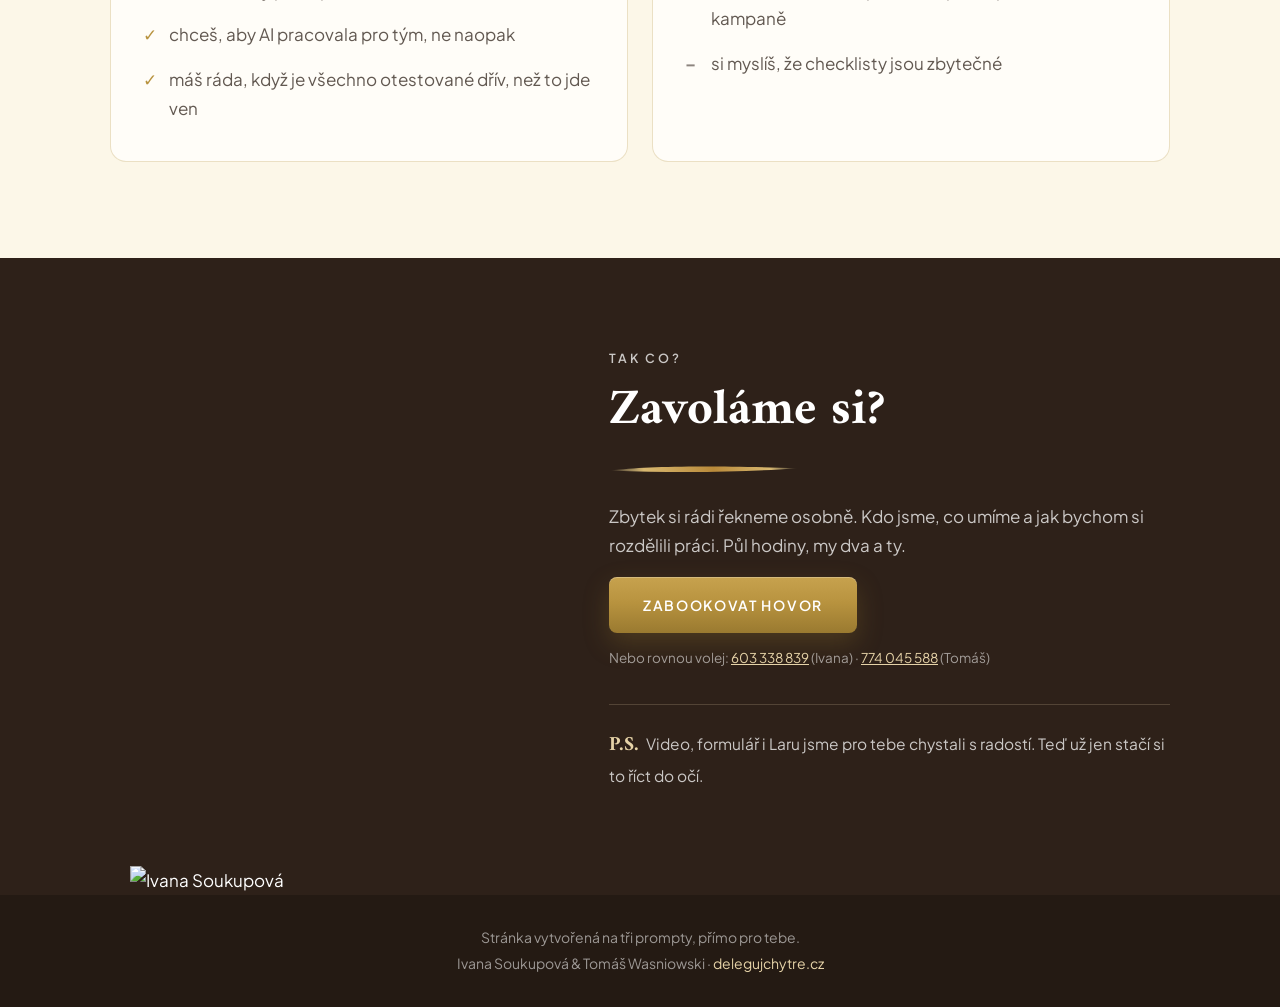
==== commit e1b6653f: "Pro Lucii: video v hero, Ivanin dopis „Proč zrovna ty“, doplněné karty a Lara Co-Authored-By: Claude" ====
--- a/pro-lucii/index.html
+++ b/pro-lucii/index.html
@@ -94,6 +94,19 @@
 .cd b{font-family:var(--serif);font-size:24px;line-height:1;color:var(--gold-l);font-weight:700}
 .cd span{font-size:11px;letter-spacing:.06em;color:rgba(255,255,255,.55)}
 
+/* Dopis od Ivany */
+.letter{display:grid;grid-template-columns:1.35fr .65fr;gap:56px;align-items:start;margin-top:44px}
+.letter__body p{color:var(--ink-soft);margin:0 0 18px}
+.letter__body p:first-child::first-letter{font-family:var(--serif);font-size:3.4em;float:left;line-height:.8;margin:.08em .1em 0 0;color:var(--gold)}
+.letter__body strong{color:var(--ink);font-weight:600}
+.sign{font-family:var(--serif);font-style:italic;font-size:34px;color:var(--gold);margin:8px 0 0;line-height:1}
+.sign small{display:block;font-family:var(--sans);font-style:normal;font-size:13px;color:var(--ink-mute);margin-top:6px;letter-spacing:.04em}
+.facts{position:sticky;top:24px;background:#fffdf8;border:1px solid var(--line);border-radius:20px;padding:10px 26px}
+.fact{padding:18px 0;border-bottom:1px solid var(--line)}
+.fact:last-child{border-bottom:0}
+.fact b{display:block;font-family:var(--serif);font-size:30px;line-height:1.05;color:var(--gold);font-weight:700}
+.fact span{display:block;font-size:14.5px;line-height:1.45;color:var(--ink-soft);margin-top:4px}
+
 /* Bolest */
 .pains{display:grid;grid-template-columns:repeat(2,1fr);gap:18px;margin-top:40px}
 .pain{background:#fffdf8;border:1px solid var(--line);border-radius:var(--radius);padding:24px 26px;display:flex;gap:16px}
@@ -219,10 +232,11 @@
 
 @media (max-width:900px){
   section{padding:68px 0}
-  .pains,.vision,.duo,.prices,.fit,.lara,.final__in{grid-template-columns:1fr}
+  .letter,.pains,.vision,.duo,.prices,.fit,.lara,.final__in{grid-template-columns:1fr}
   .tasks{grid-template-columns:1fr 1fr}
   .task--wide{grid-column:span 2}
   .person--tomas{margin-top:0}
+  .facts{position:static}
   .vision{gap:30px}
   .prices{gap:36px}
   .lara__img{order:-1}
@@ -255,16 +269,11 @@
     <h1>Ahoj Lucie, <em>tady jsme.</em></h1>
     <p class="lead">Ivana a Tomáš. Chtěla jsi 2–3 minuty o tom, kdo jsme, co nás baví a proč zrovna ty. Tak tady jsou.</p>
     <div class="video">
-      <!-- VIDEO: sem vložit iframe (YouTube neveřejné / Vimeo) a smazat .video__ph -->
-      <div class="video__ph">
-        <div class="video__play"></div>
-        <p>Video právě natáčíme</p>
-        <small>Brzy ho tu najdeš</small>
-      </div>
+      <iframe src="https://www.youtube-nocookie.com/embed/D30_nG-b8Dg?rel=0&modestbranding=1&playsinline=1" title="Ivana a Tomáš: představení pro Lucii" allow="accelerometer; autoplay; clipboard-write; encrypted-media; gyroscope; picture-in-picture; web-share" referrerpolicy="strict-origin-when-cross-origin" allowfullscreen></iframe>
     </div>
     <div class="hero__cta">
       <a class="btn" href="https://calendly.com/tomas-wasniowski/30min" target="_blank" rel="noopener">Zavolejme si</a>
-      <a class="btn btn--ghost" href="#pribeh">Číst dál</a>
+      <a class="btn btn--ghost" href="#proc">Číst dál</a>
     </div>
   </div>
   <div class="bar">
@@ -280,8 +289,36 @@
   </div>
 </header>
 
+<!-- PROČ ZROVNA TY – dopis od Ivany -->
+<section id="proc">
+  <div class="wrap">
+    <div class="center">
+      <p class="eyebrow">Proč zrovna ty</p>
+      <h2>Psychologie je moje vášeň. <em>Tvoje práce mi dává smysl.</em></h2>
+      <span class="brush"></span>
+    </div>
+    <div class="letter">
+      <div class="letter__body">
+        <p>Lucie, osm let jsem podnikala pod vlastní značkou v oblasti zdraví a zdravého životního stylu. Ale psychologie a všechno kolem ní byla odjakživa moje největší vášeň.</p>
+        <p>Před pěti lety mi <strong>bipolární afektivní porucha</strong> obrátila život naruby. Žiju s ní dodnes a naučila jsem se s ní tančit. Od té doby se moje zvědavost po psychologii, psychoterapii a nejnovějších výzkumech mnohonásobně prohloubila. A s ní i chuť pomáhat dál.</p>
+        <p>Dnes jsem <strong>akreditovaná peer konzultantka a peer lektorka</strong>. Chci pomáhat ženám, které se trápí s psychickými potížemi, poruchami a traumaty. Proto s týmem tvoříme i AI peer konzultantku Laru, kterou najdeš <a href="#lara">o kus níž</a>.</p>
+        <p>A tady se potkáváme. Tvoje kurzy a programy dosáhnou tam, kam se na sezení jedna na jednu fyzicky nikdy nedostaneš. <span class="hl">Tohle chci ze srdce podpořit.</span></p>
+        <p>Přes rok už dělám <strong>technickou podporu a online asistentku</strong> na Tomášových projektech: FAPI, SmartEmailing, obsah na sociální sítě. Nové věci z online byznysu, techniky a AI se učím ráda a rychle. Když v něčem vidím smysl, dávám do toho 150 % a vydržím u toho. U tebe ten smysl vidím.</p>
+        <p>A protože mám v zádech Tomáše, který online projekty staví roky, všechno bude dotažené správně. Spolu ti klidně přineseme i nové nápady a novou energii.</p>
+        <p class="sign">Ivana<small>Ivana Soukupová</small></p>
+      </div>
+      <aside class="facts">
+        <div class="fact"><b>Vlastní zkušenost</b><span>s psychickým onemocněním. Vím, jak se cítí žena na druhé straně.</span></div>
+        <div class="fact"><b>Peer konzultantka</b><span>akreditovaná, a k tomu peer lektorka</span></div>
+        <div class="fact"><b>1+ rok</b><span>technické podpory: FAPI, SmartEmailing, sociální sítě</span></div>
+        <div class="fact"><b>150 %</b><span>když v něčem vidím smysl. A u tebe ho vidím.</span></div>
+      </aside>
+    </div>
+  </div>
+</section>
+
 <!-- BOLEST -->
-<section id="pribeh">
+<section class="bg-beige" id="pribeh">
   <div class="wrap">
     <div class="center">
       <p class="eyebrow">Jak to asi teď vypadá</p>
@@ -299,7 +336,7 @@
 </section>
 
 <!-- VIZE -->
-<section class="bg-beige">
+<section>
   <div class="wrap vision">
     <div>
       <p class="eyebrow">Teď si představ prosinec</p>
@@ -377,10 +414,11 @@
         <div class="person__body">
           <span class="role">Specialistka technické podpory a systémová koordinátorka</span>
           <h3>Ivana Soukupová</h3>
-          <p>Osm let budovala vlastní značku. Marketing, klienti, provoz i odpovědnost za výsledek, všechno bylo na ní. Proto chápe souvislosti, ne jen zadání.</p>
-          <p>Nejsilnější je v komunikaci a v tom, jak se cítí člověk na druhé straně. Umí se vcítit do ženy, která si u tebe kupuje kurz, a uhladit jí cestu.</p>
+          <p>Osm let budovala vlastní značku v oblasti zdraví. Marketing, klienti, provoz i odpovědnost za výsledek, všechno bylo na ní. Přes rok dělá technickou podporu na Tomášových projektech.</p>
+          <p>Jako peer konzultantka s vlastní zkušeností ví, jak se cítí žena, která si u tebe kupuje kurz. A umí jí z cesty odklidit každé technické zaškobrtnutí.</p>
           <div class="stats">
             <div><strong>8 let</strong><span>vlastního podnikání</span></div>
+            <div><strong>1+ rok</strong><span>technické podpory</span></div>
             <div><strong>100+</strong><span>vlastních klientů</span></div>
           </div>
         </div>
@@ -391,7 +429,7 @@
           <span class="role">Opora v zádech</span>
           <h3>Tomáš Wasniowski</h3>
           <p>Hlídá, aby všechno sedělo a mělo hlavu a patu. Dohlíží na Ivanin rozvoj a odpovědnost za výsledek nese s ní.</p>
-          <p>Už sedmým rokem dělá marketing expertům. Spoluvybudoval dva úspěšné projekty, Jistou cestou ke zdraví a Mužskou alchymii, a víc než dva roky spolupracuje s Pavlem na BuddyPro.</p>
+          <p>Už sedmým rokem dělá marketing expertům. Spoluvybudoval dva úspěšné projekty, Jistou cestou ke zdraví a Mužskou alchymii, a víc než dva roky spolupracuje s Pavlem na BuddyPro. Spolu s Ivanou ti klidně přinesou i nové nápady a novou energii.</p>
           <div class="logos">
             <img src="../img/logo-jcz.png" alt="Jistou cestou ke zdraví" loading="lazy">
             <img src="../img/logo-ma.jpg" alt="Mužská alchymie" loading="lazy">
@@ -472,7 +510,7 @@
       <p class="eyebrow">Buddy</p>
       <h2>S Buddym pracujeme <em>každý den</em></h2>
       <span class="brush"></span>
-      <p>Lucka do kapsy je tvoje AI, o kterou se bude nový člověk starat. Tak ať nemusíš věřit jen slovům: tohle je <strong>Lara</strong>, AI konzultantka, kterou stavíme a spravujeme na BuddyPro.</p>
+      <p>Lucka do kapsy je tvoje AI, o kterou se bude nový člověk starat. Tak ať nemusíš věřit jen slovům: tohle je <strong>Lara</strong>, AI peer konzultantka a mentorka, kterou s týmem tvoříme a spravujeme na BuddyPro. Je to Ivanina srdcovka: pomáhat ženám s psychickými potížemi.</p>
       <p>Napiš jí a projdi si celou cestu sama, od prvního kliknutí přes trial až po rozhovor.</p>
       <span class="chip">Online na Telegramu</span><br>
       <a class="btn" href="https://t.me/purepantherabot?start=LARA026" target="_blank" rel="noopener">Napsat Laře</a>
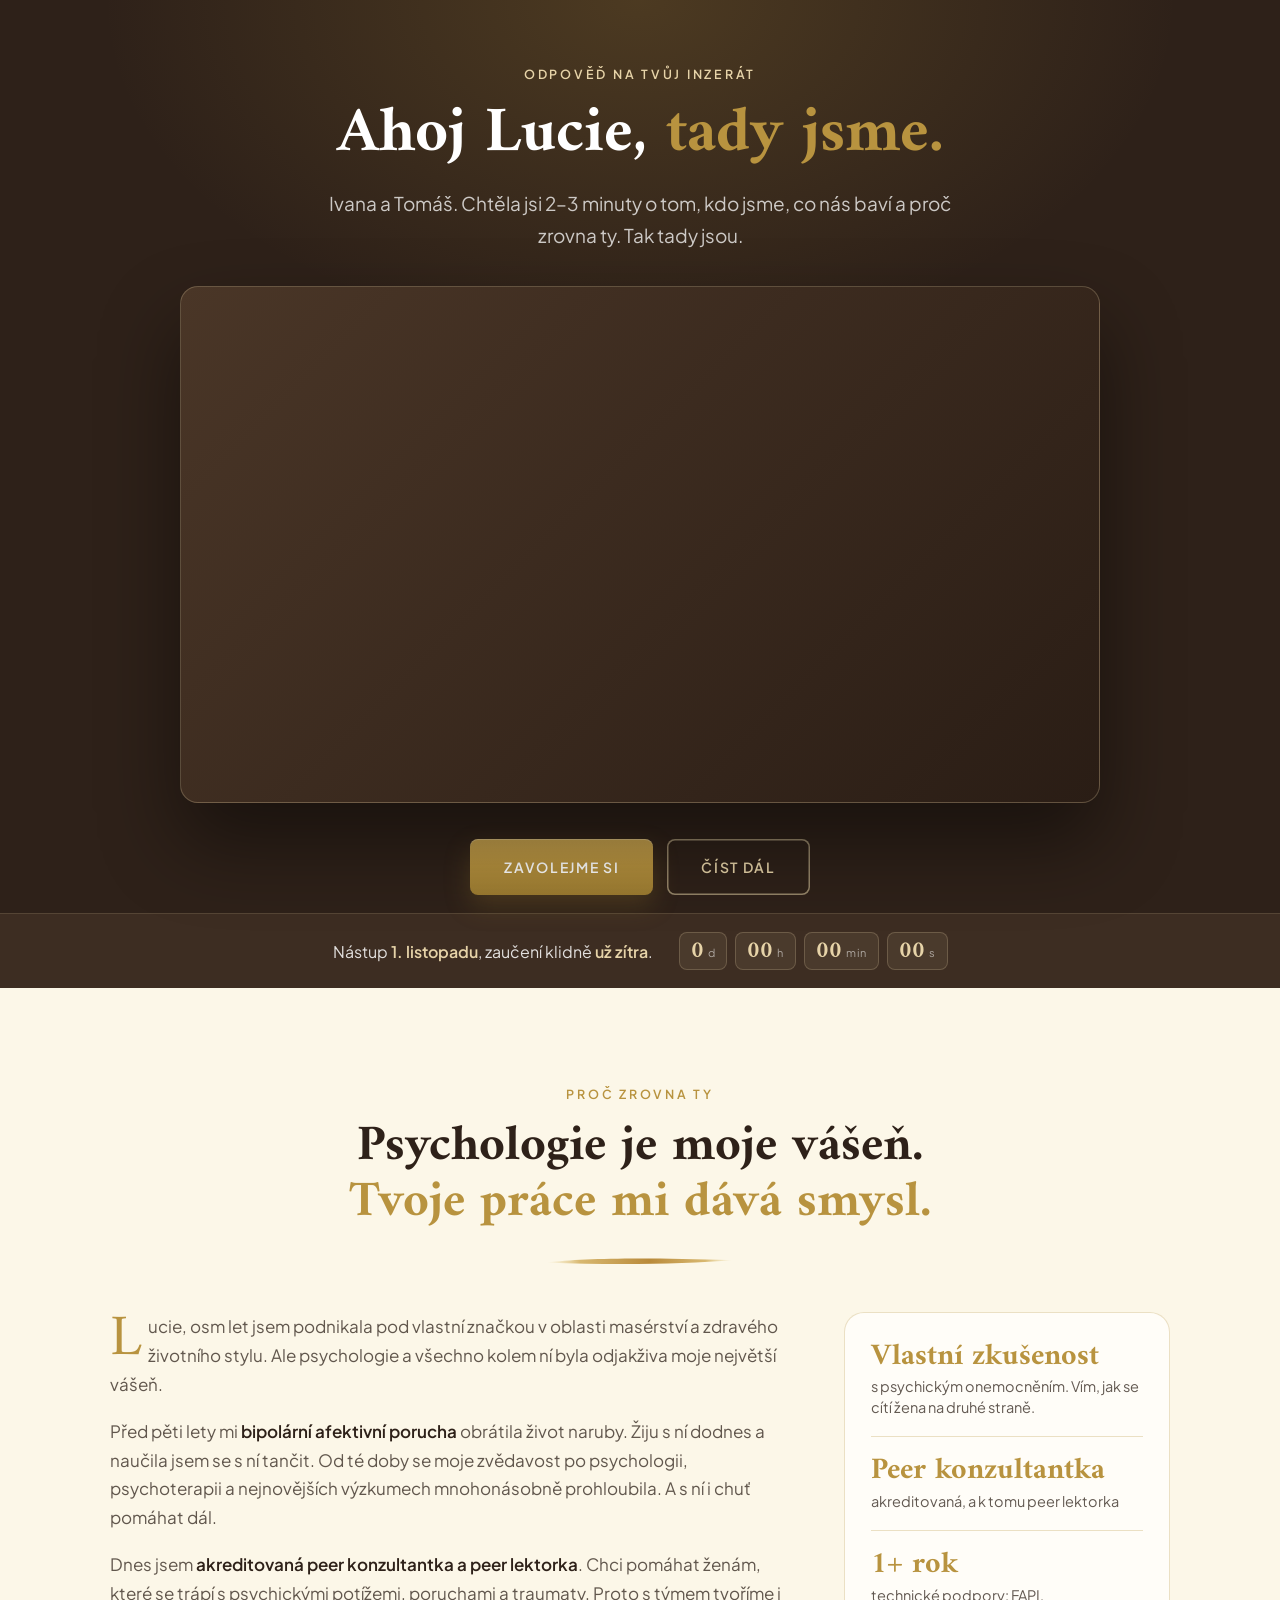
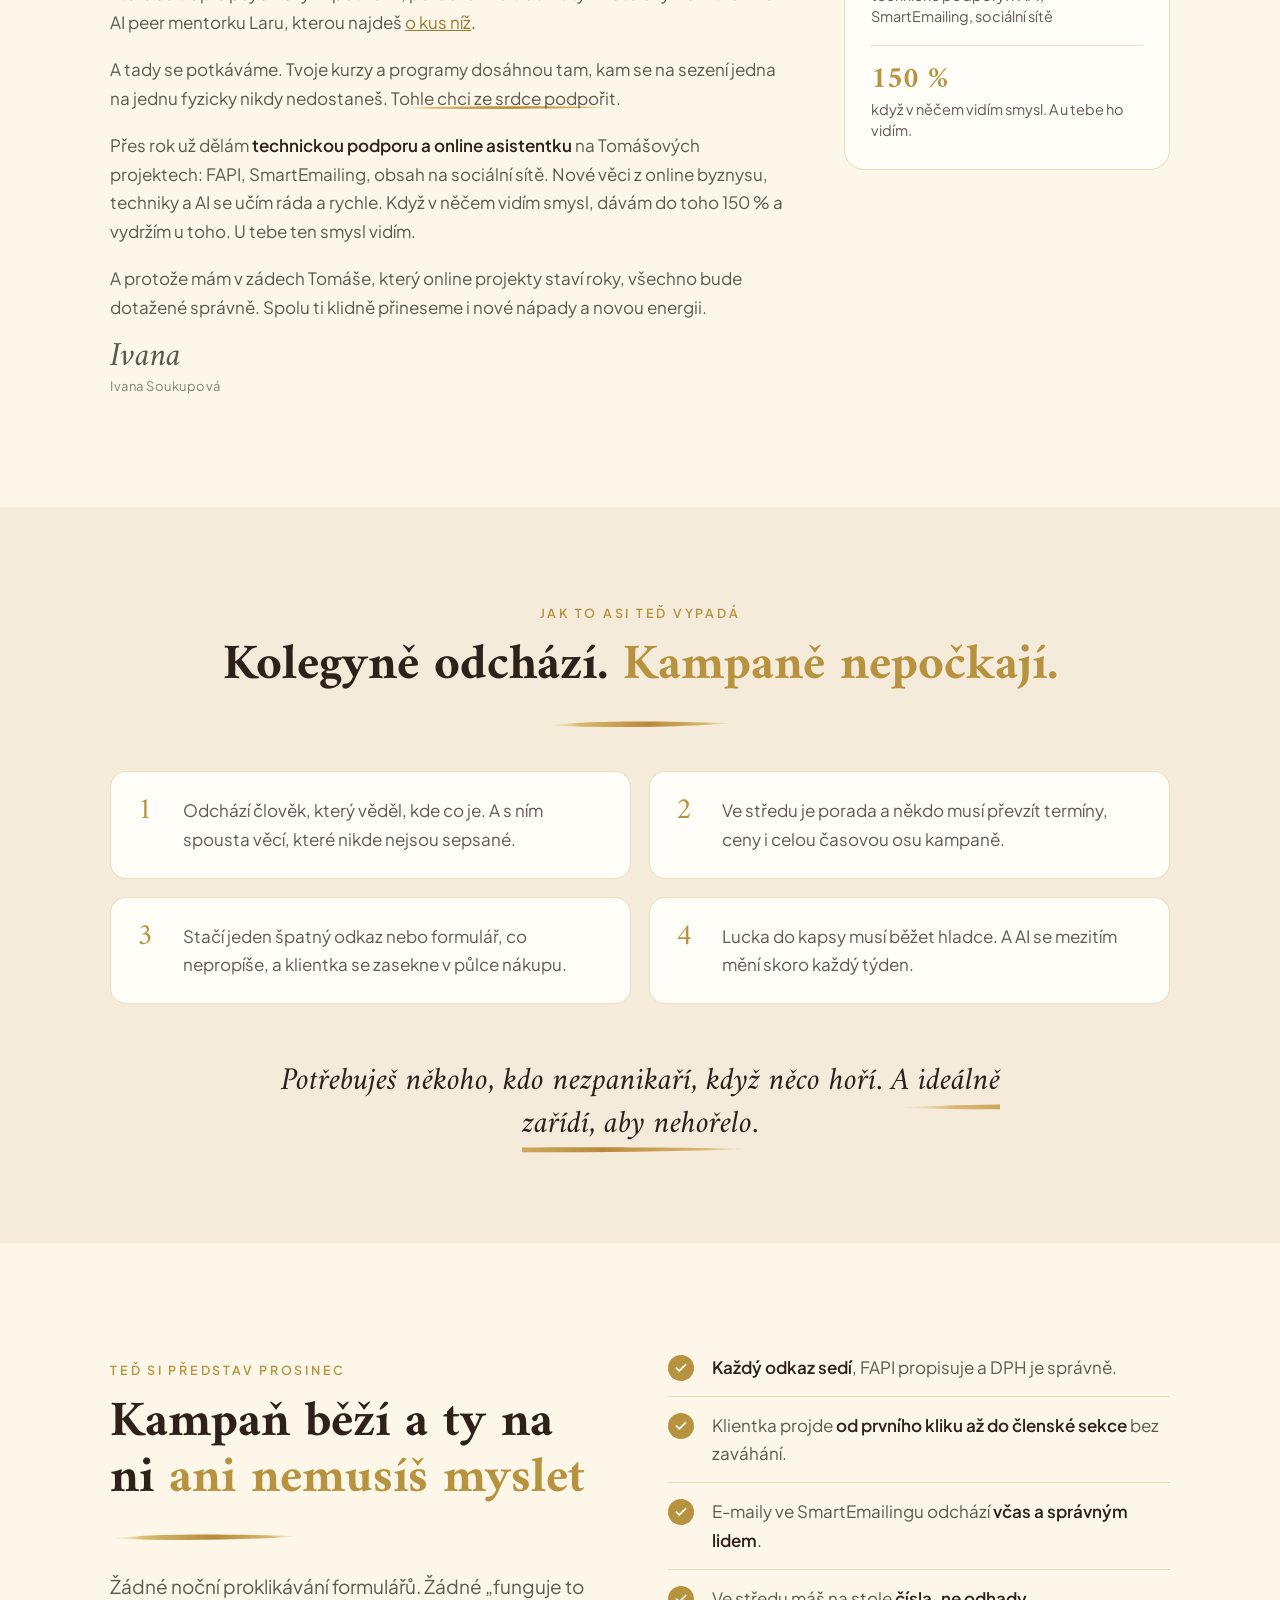
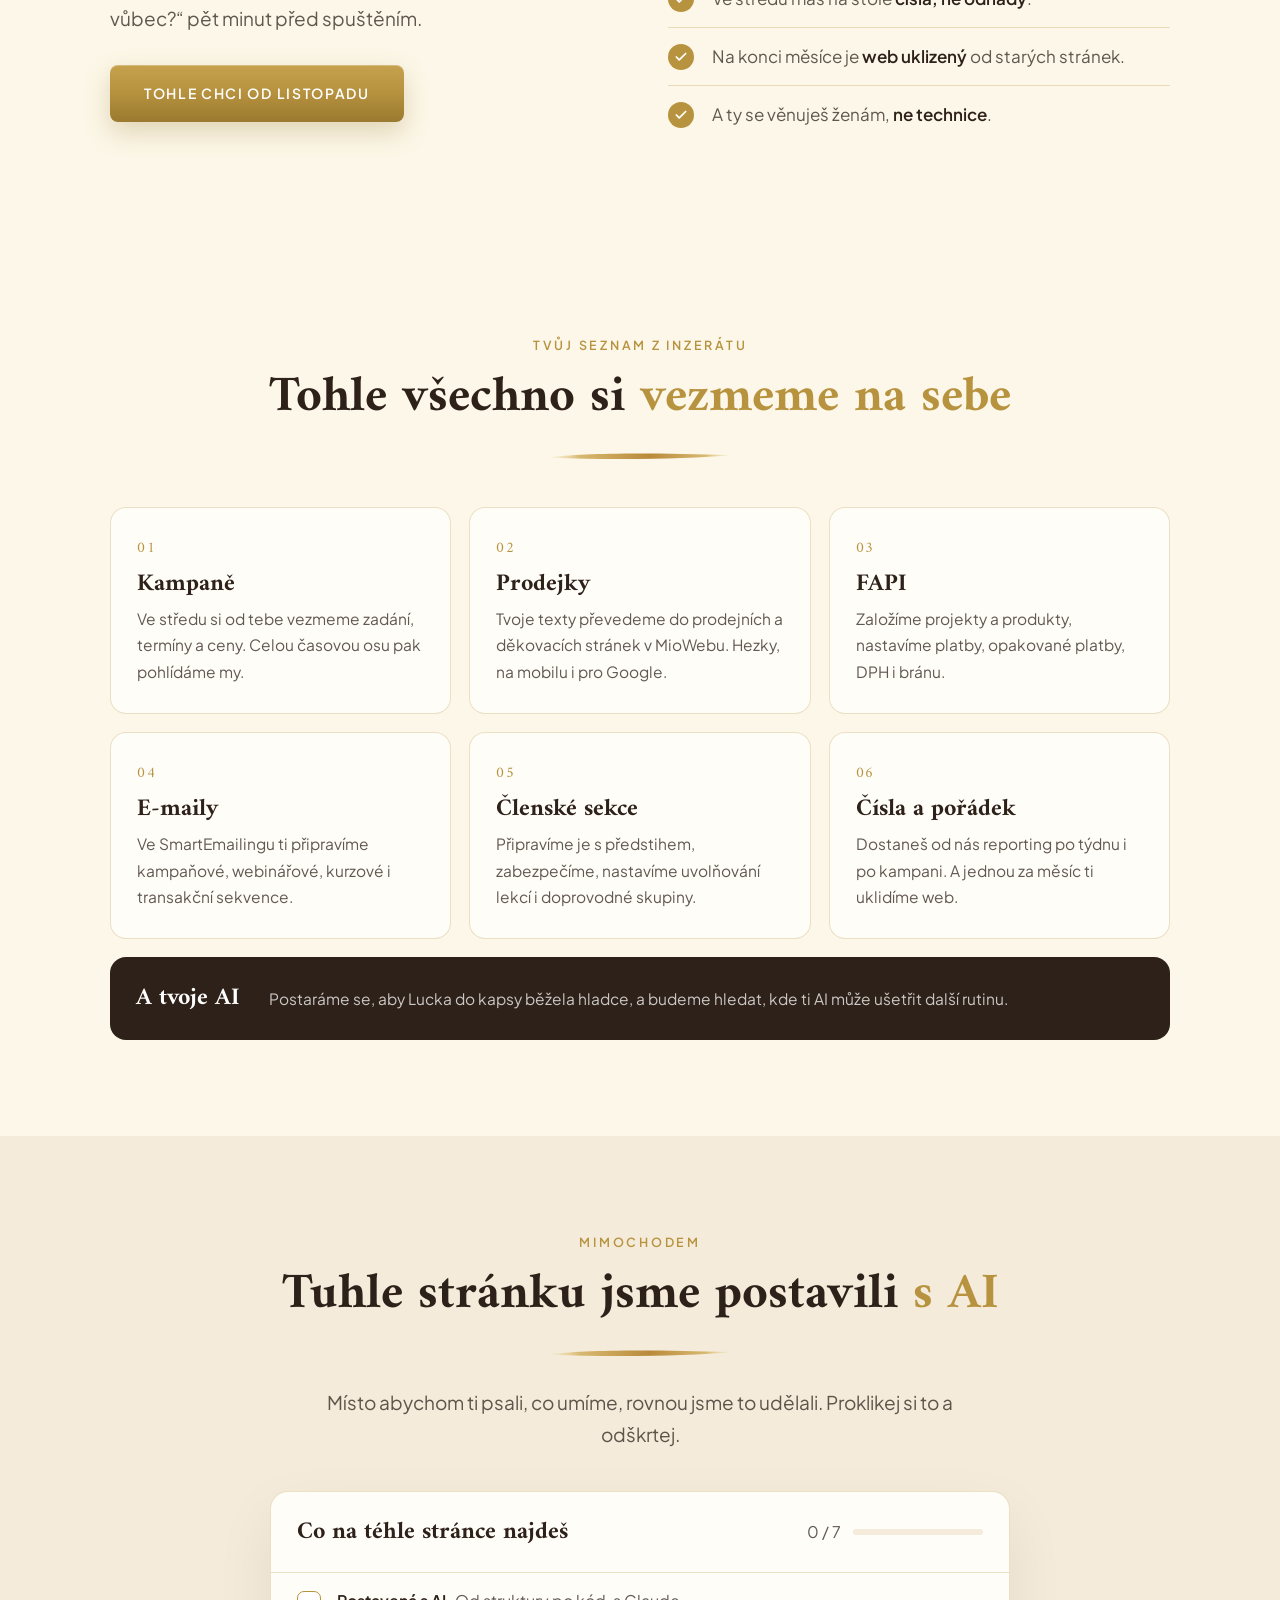
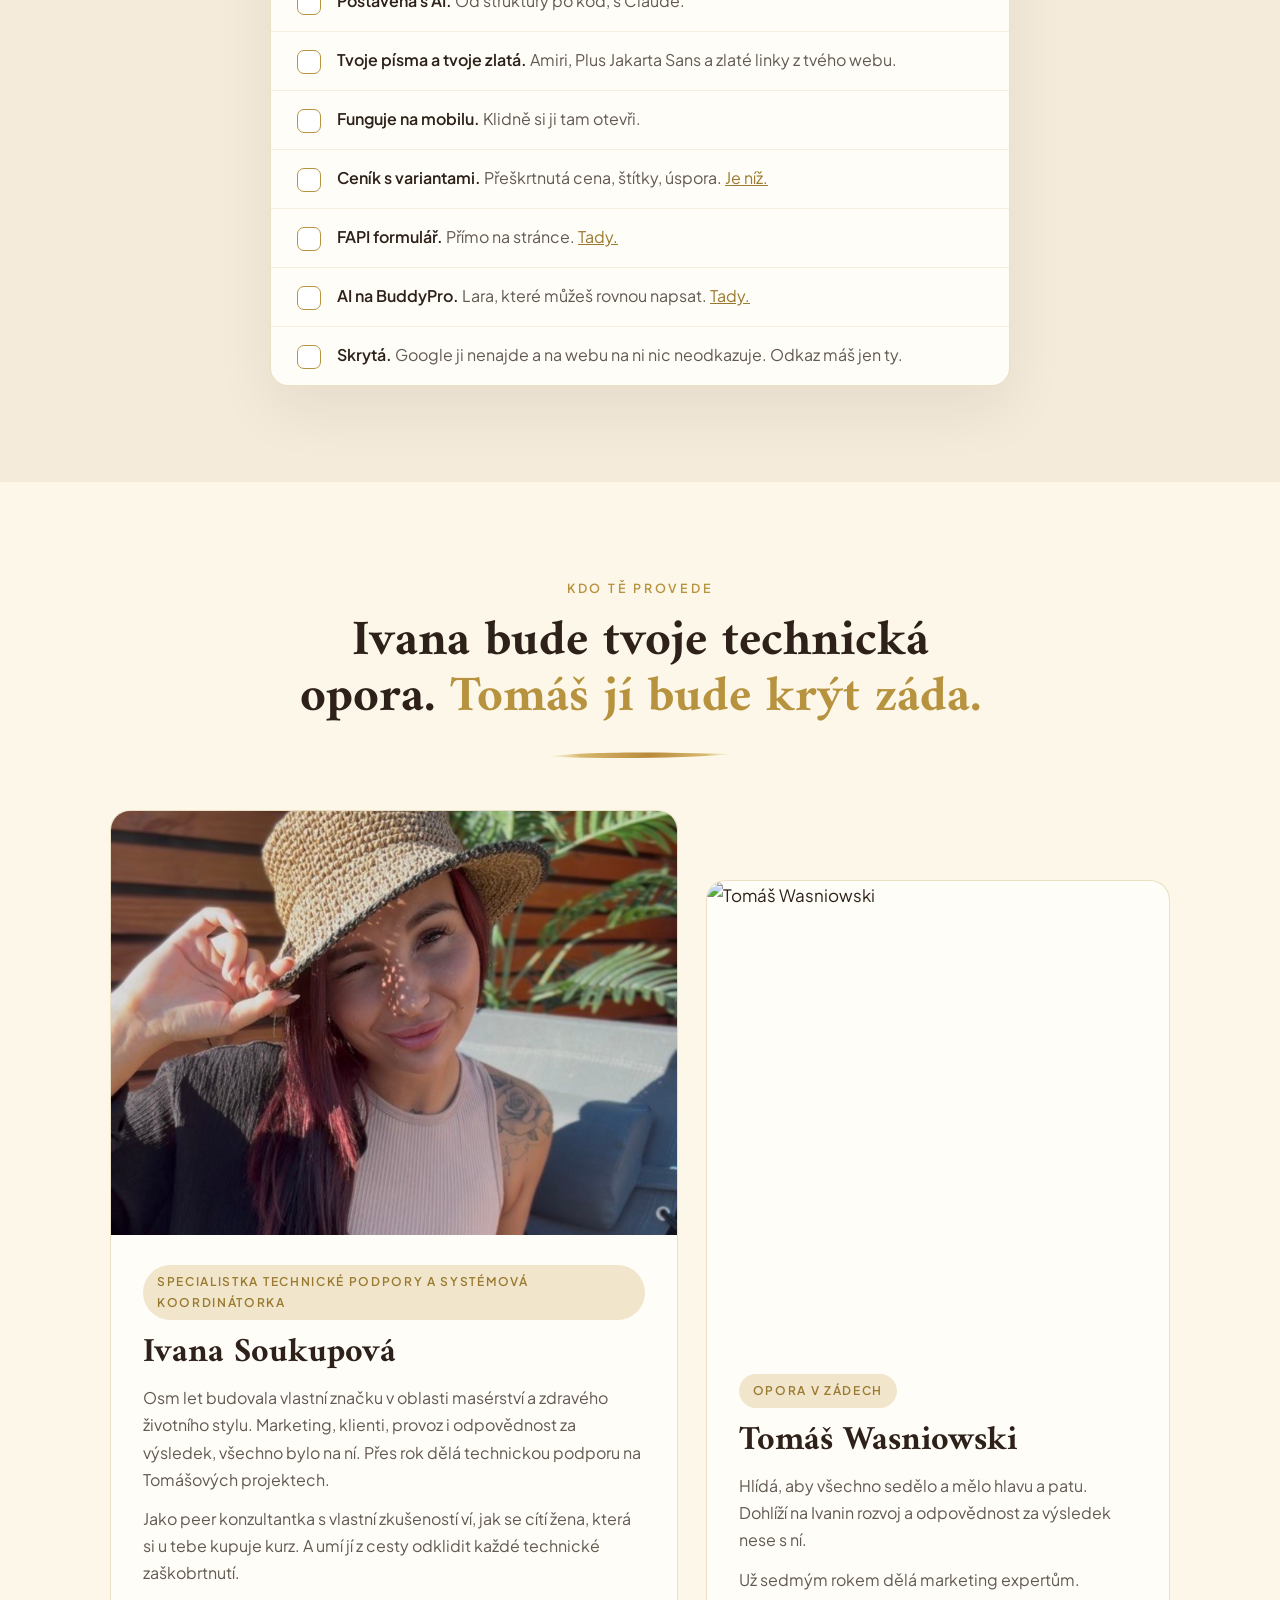
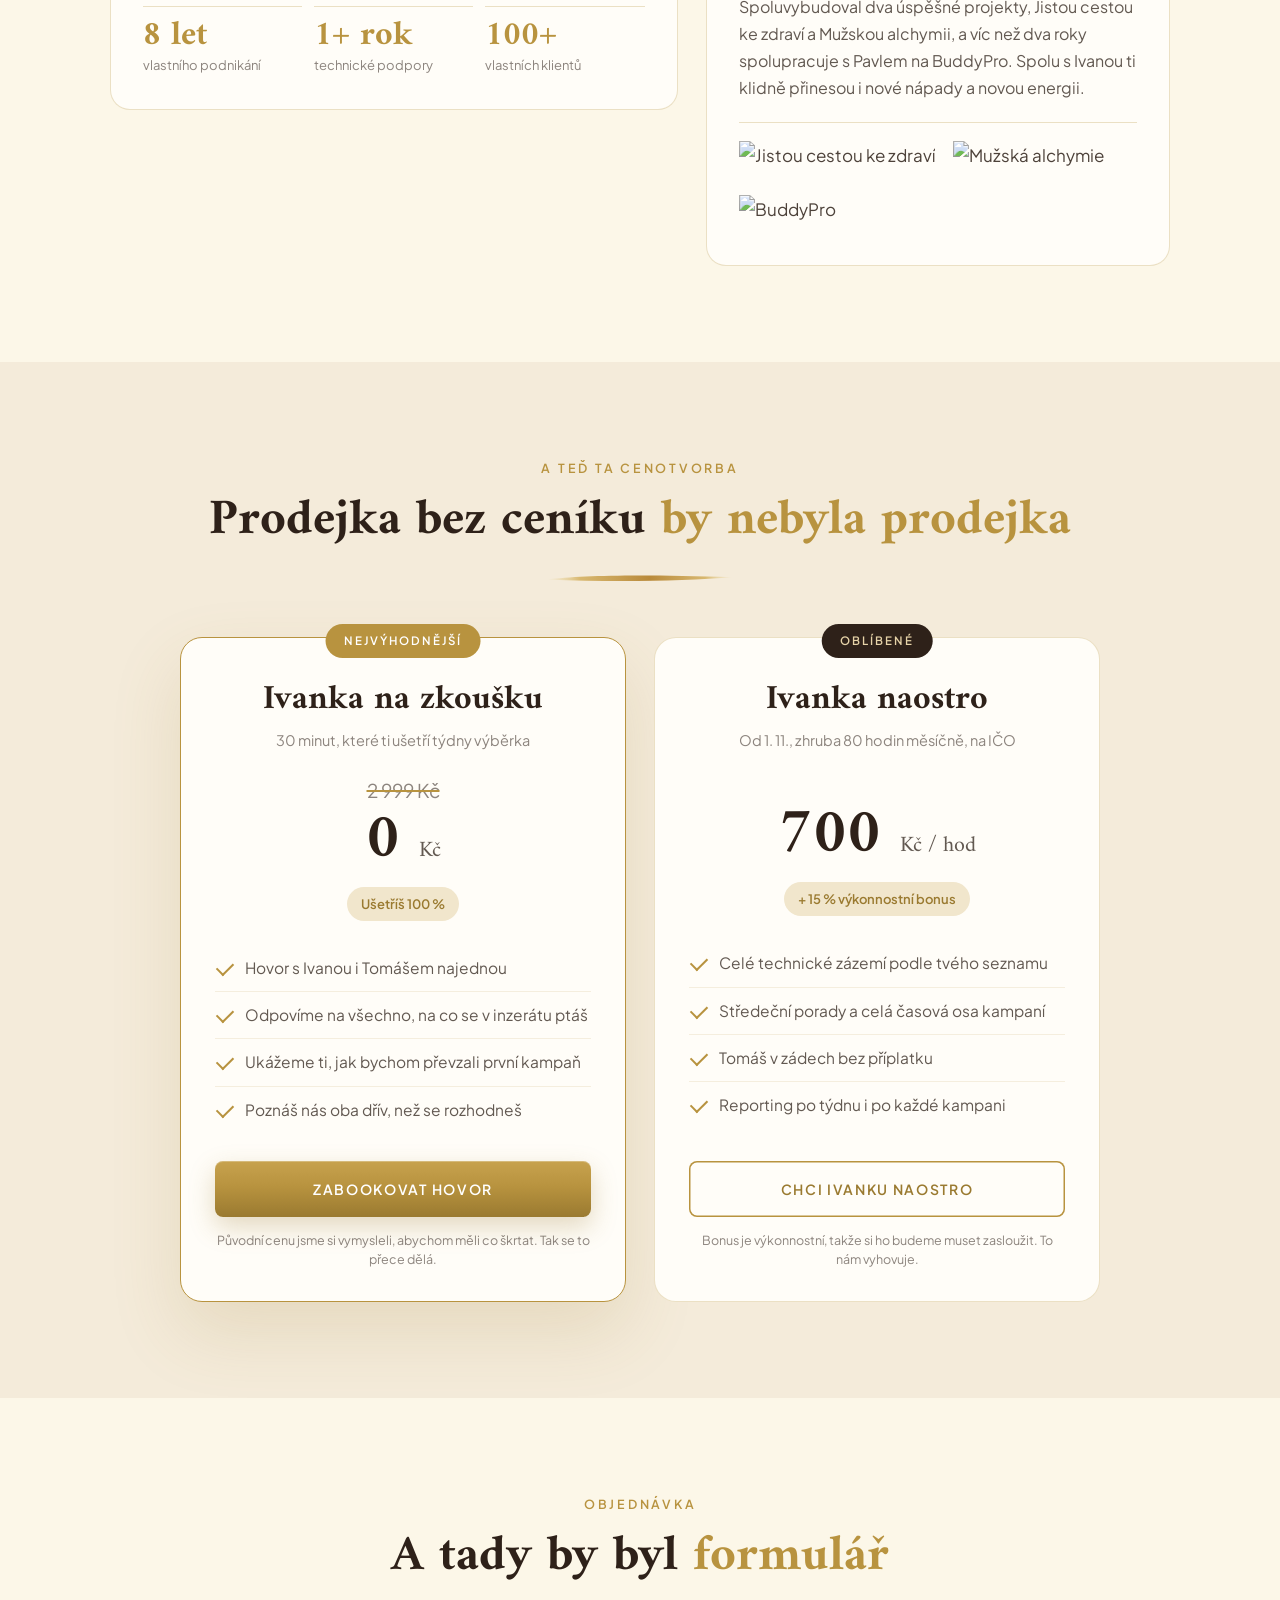
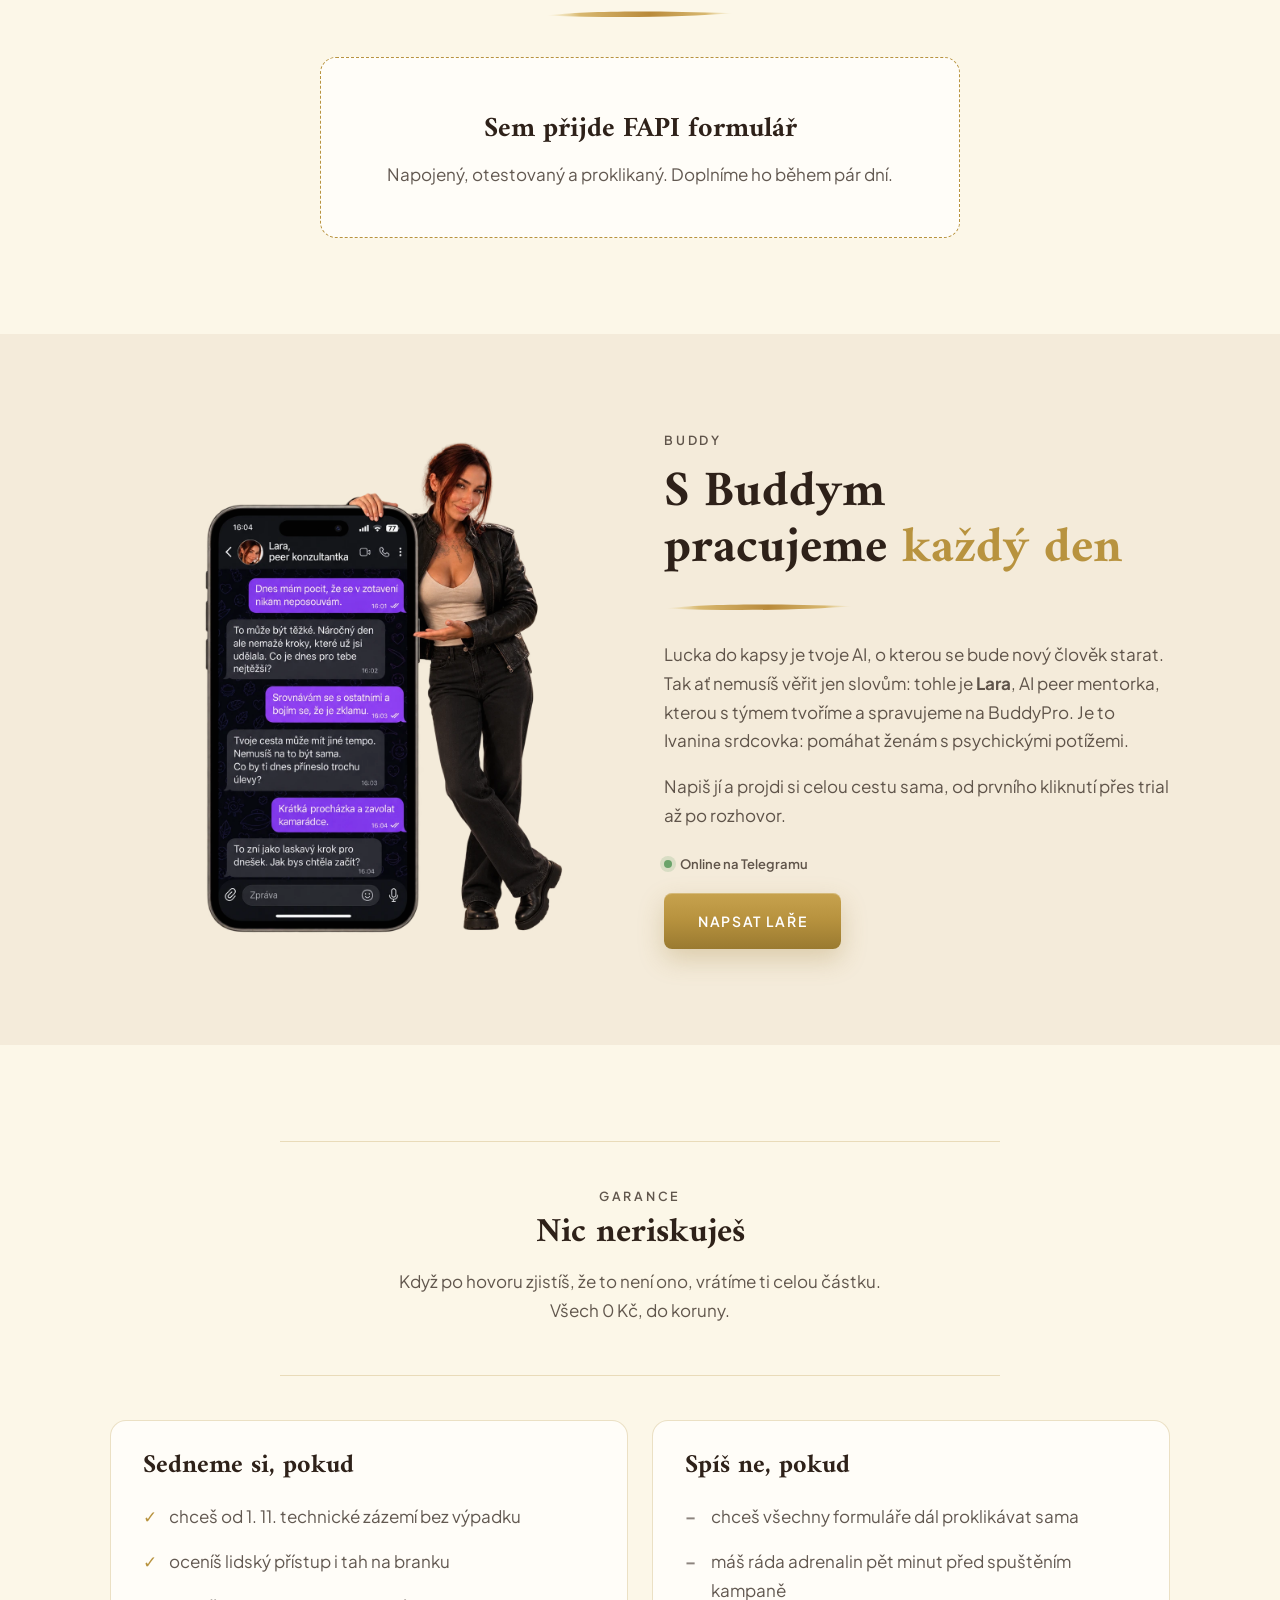
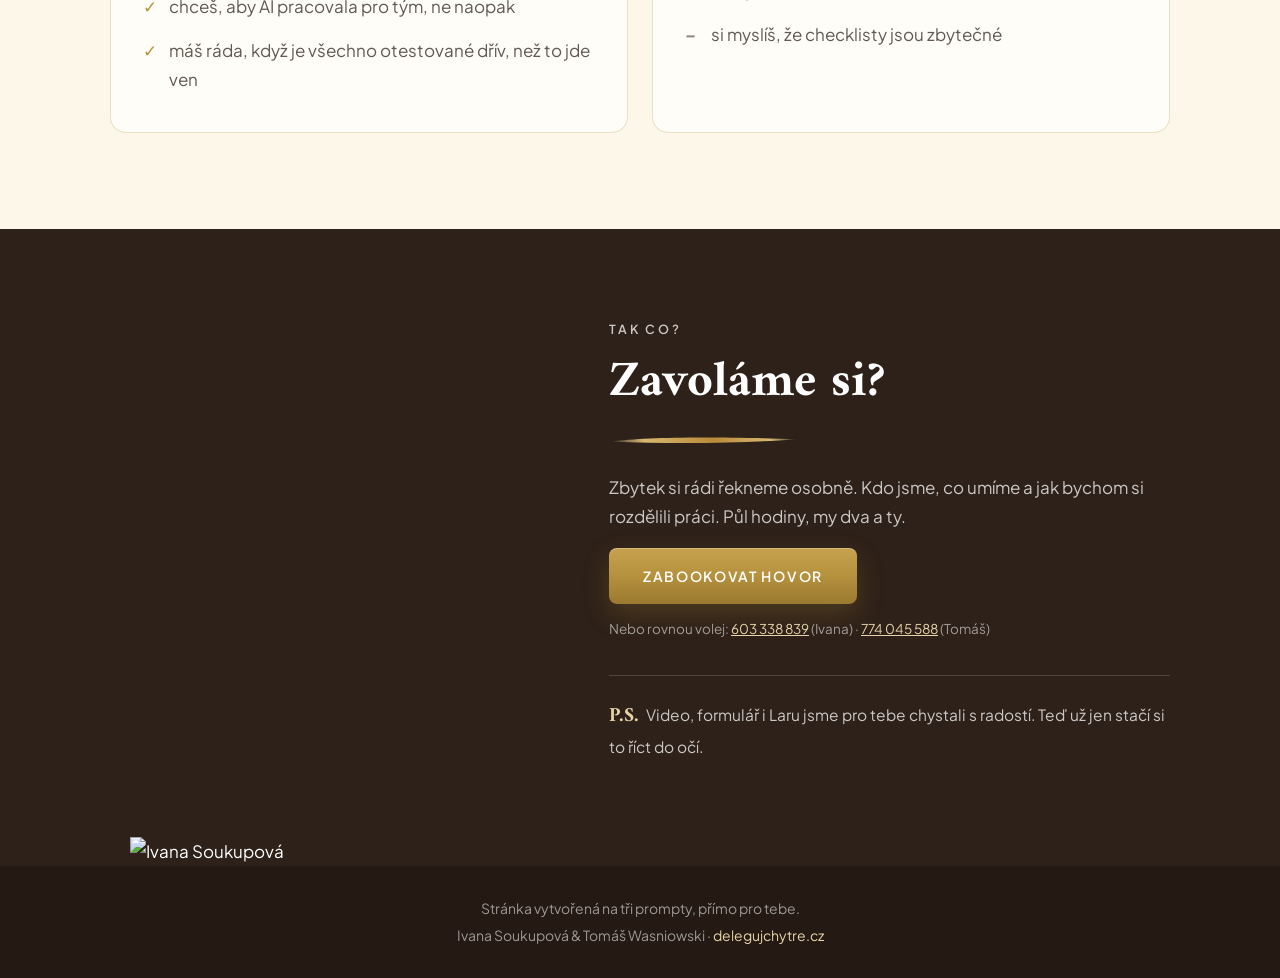
==== commit 87348179: "Pro Lucii: masérství, Lara jako AI peer mentorka Co-Authored-By: Claude Opus 5.5 <noreply@anthropic." ====
--- a/pro-lucii/index.html
+++ b/pro-lucii/index.html
@@ -299,9 +299,9 @@
     </div>
     <div class="letter">
       <div class="letter__body">
-        <p>Lucie, osm let jsem podnikala pod vlastní značkou v oblasti zdraví a zdravého životního stylu. Ale psychologie a všechno kolem ní byla odjakživa moje největší vášeň.</p>
+        <p>Lucie, osm let jsem podnikala pod vlastní značkou v oblasti masérství a zdravého životního stylu. Ale psychologie a všechno kolem ní byla odjakživa moje největší vášeň.</p>
         <p>Před pěti lety mi <strong>bipolární afektivní porucha</strong> obrátila život naruby. Žiju s ní dodnes a naučila jsem se s ní tančit. Od té doby se moje zvědavost po psychologii, psychoterapii a nejnovějších výzkumech mnohonásobně prohloubila. A s ní i chuť pomáhat dál.</p>
-        <p>Dnes jsem <strong>akreditovaná peer konzultantka a peer lektorka</strong>. Chci pomáhat ženám, které se trápí s psychickými potížemi, poruchami a traumaty. Proto s týmem tvoříme i AI peer konzultantku Laru, kterou najdeš <a href="#lara">o kus níž</a>.</p>
+        <p>Dnes jsem <strong>akreditovaná peer konzultantka a peer lektorka</strong>. Chci pomáhat ženám, které se trápí s psychickými potížemi, poruchami a traumaty. Proto s týmem tvoříme i AI peer mentorku Laru, kterou najdeš <a href="#lara">o kus níž</a>.</p>
         <p>A tady se potkáváme. Tvoje kurzy a programy dosáhnou tam, kam se na sezení jedna na jednu fyzicky nikdy nedostaneš. <span class="hl">Tohle chci ze srdce podpořit.</span></p>
         <p>Přes rok už dělám <strong>technickou podporu a online asistentku</strong> na Tomášových projektech: FAPI, SmartEmailing, obsah na sociální sítě. Nové věci z online byznysu, techniky a AI se učím ráda a rychle. Když v něčem vidím smysl, dávám do toho 150 % a vydržím u toho. U tebe ten smysl vidím.</p>
         <p>A protože mám v zádech Tomáše, který online projekty staví roky, všechno bude dotažené správně. Spolu ti klidně přineseme i nové nápady a novou energii.</p>
@@ -414,7 +414,7 @@
         <div class="person__body">
           <span class="role">Specialistka technické podpory a systémová koordinátorka</span>
           <h3>Ivana Soukupová</h3>
-          <p>Osm let budovala vlastní značku v oblasti zdraví. Marketing, klienti, provoz i odpovědnost za výsledek, všechno bylo na ní. Přes rok dělá technickou podporu na Tomášových projektech.</p>
+          <p>Osm let budovala vlastní značku v oblasti masérství a zdravého životního stylu. Marketing, klienti, provoz i odpovědnost za výsledek, všechno bylo na ní. Přes rok dělá technickou podporu na Tomášových projektech.</p>
           <p>Jako peer konzultantka s vlastní zkušeností ví, jak se cítí žena, která si u tebe kupuje kurz. A umí jí z cesty odklidit každé technické zaškobrtnutí.</p>
           <div class="stats">
             <div><strong>8 let</strong><span>vlastního podnikání</span></div>
@@ -504,13 +504,13 @@
 <section class="bg-beige" id="lara">
   <div class="wrap lara">
     <div class="lara__img">
-      <img src="../img/lucie/lara.webp" alt="AI konzultantka Lara v Telegramu" width="1254" height="1254" loading="lazy">
+      <img src="../img/lucie/lara.webp" alt="AI peer mentorka Lara v Telegramu" width="1254" height="1254" loading="lazy">
     </div>
     <div>
       <p class="eyebrow">Buddy</p>
       <h2>S Buddym pracujeme <em>každý den</em></h2>
       <span class="brush"></span>
-      <p>Lucka do kapsy je tvoje AI, o kterou se bude nový člověk starat. Tak ať nemusíš věřit jen slovům: tohle je <strong>Lara</strong>, AI peer konzultantka a mentorka, kterou s týmem tvoříme a spravujeme na BuddyPro. Je to Ivanina srdcovka: pomáhat ženám s psychickými potížemi.</p>
+      <p>Lucka do kapsy je tvoje AI, o kterou se bude nový člověk starat. Tak ať nemusíš věřit jen slovům: tohle je <strong>Lara</strong>, AI peer mentorka, kterou s týmem tvoříme a spravujeme na BuddyPro. Je to Ivanina srdcovka: pomáhat ženám s psychickými potížemi.</p>
       <p>Napiš jí a projdi si celou cestu sama, od prvního kliknutí přes trial až po rozhovor.</p>
       <span class="chip">Online na Telegramu</span><br>
       <a class="btn" href="https://t.me/purepantherabot?start=LARA026" target="_blank" rel="noopener">Napsat Laře</a>
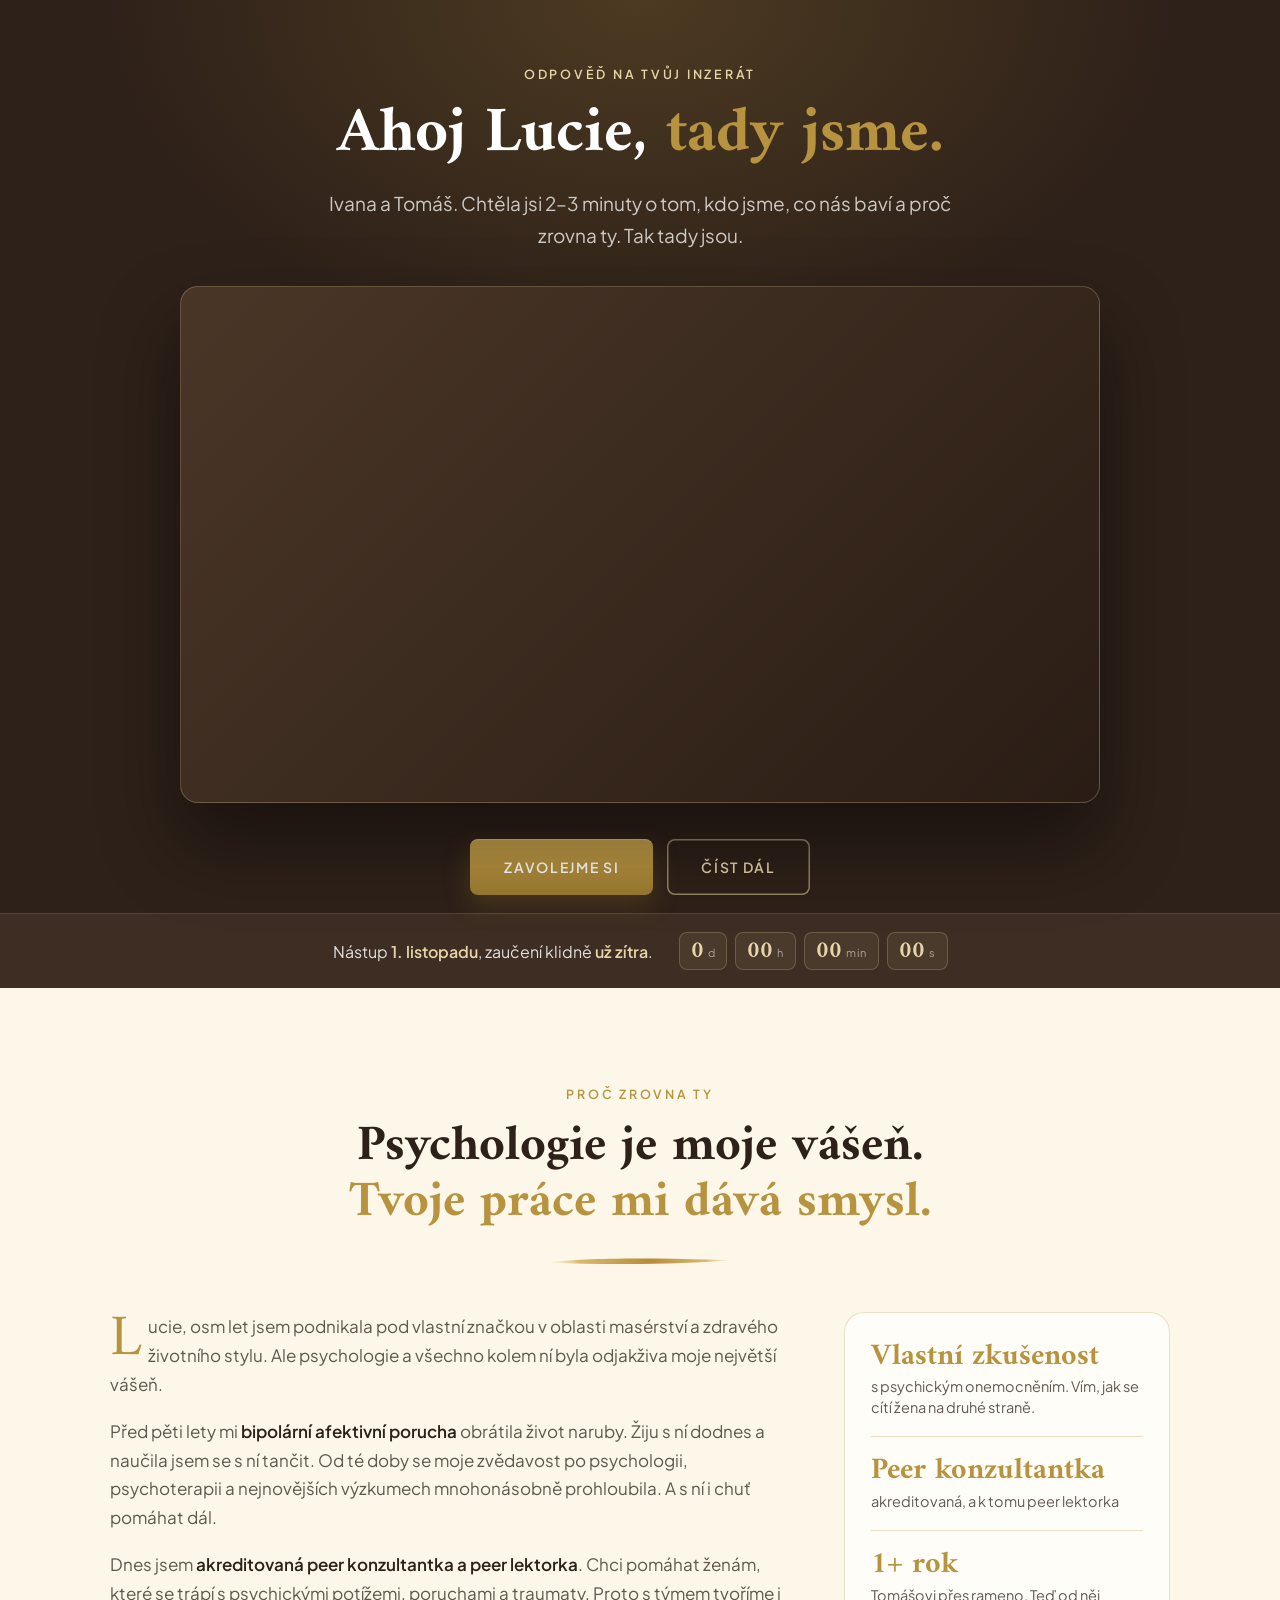
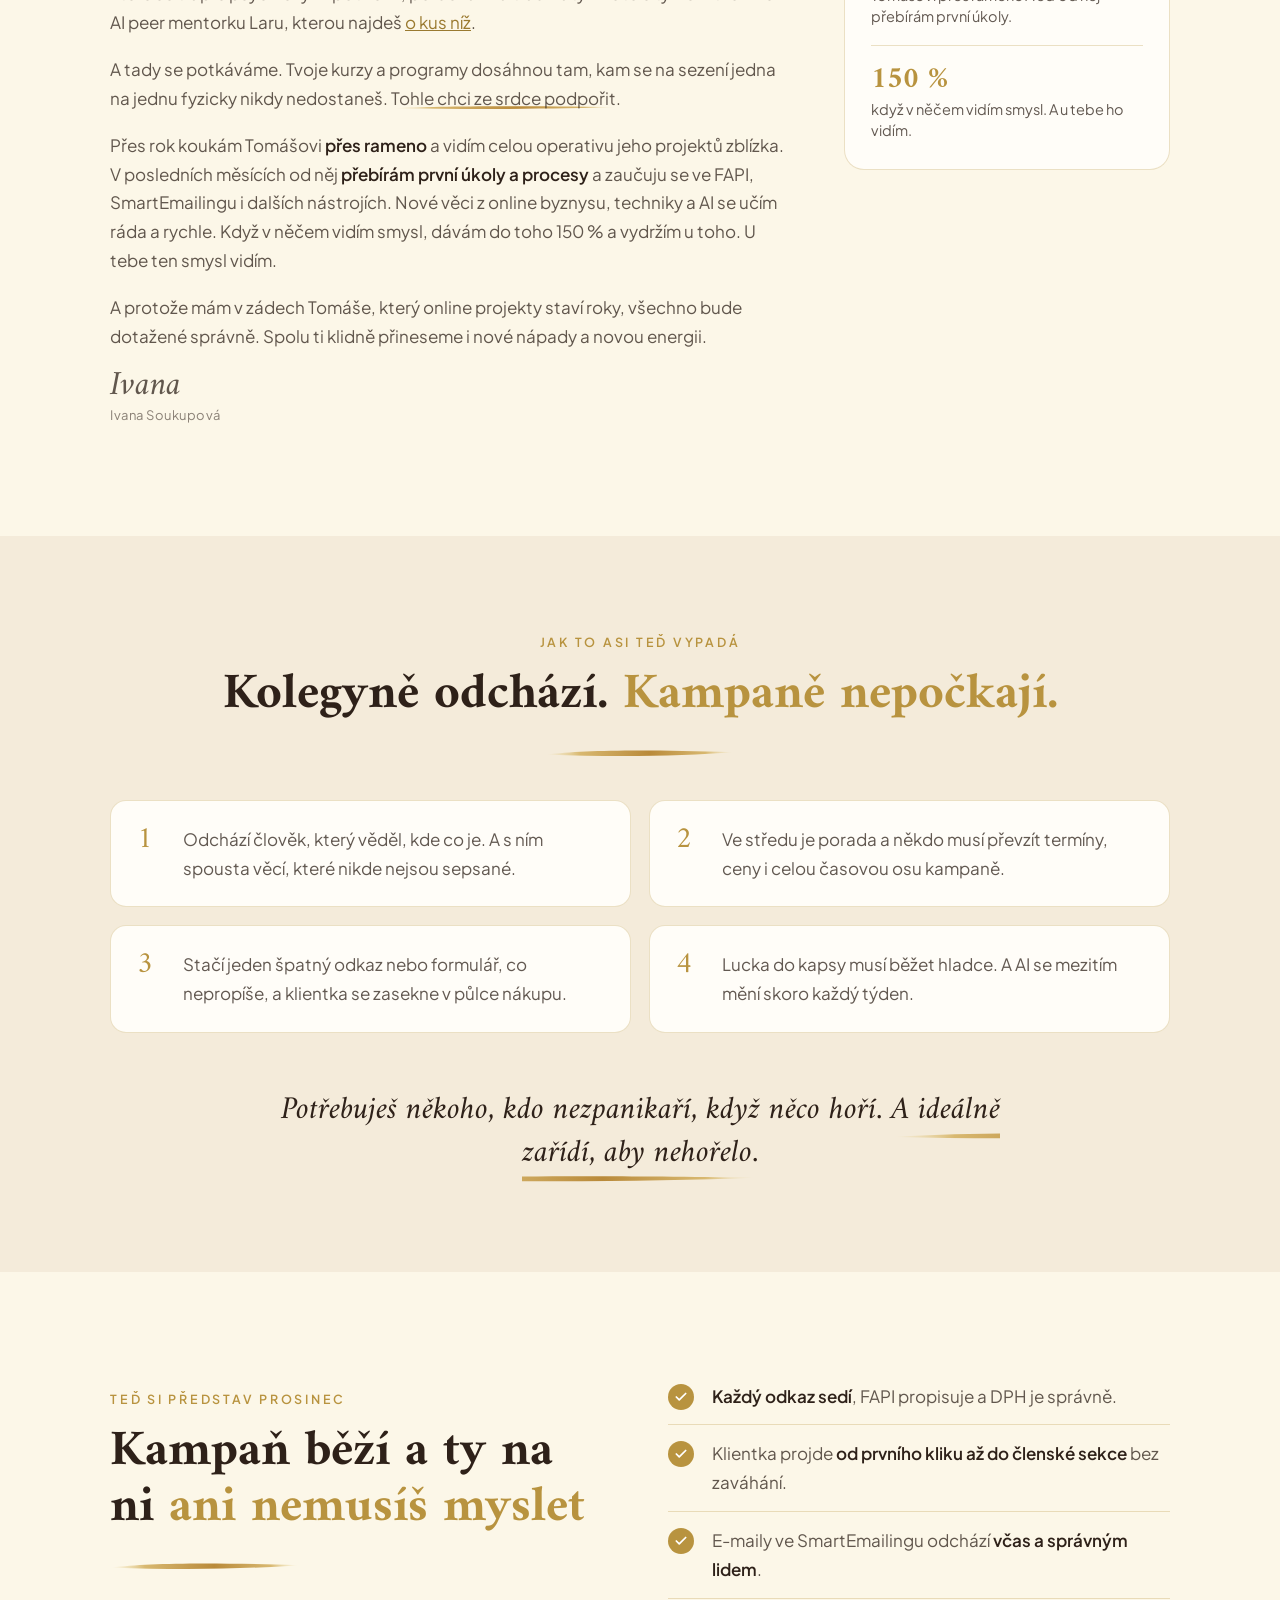
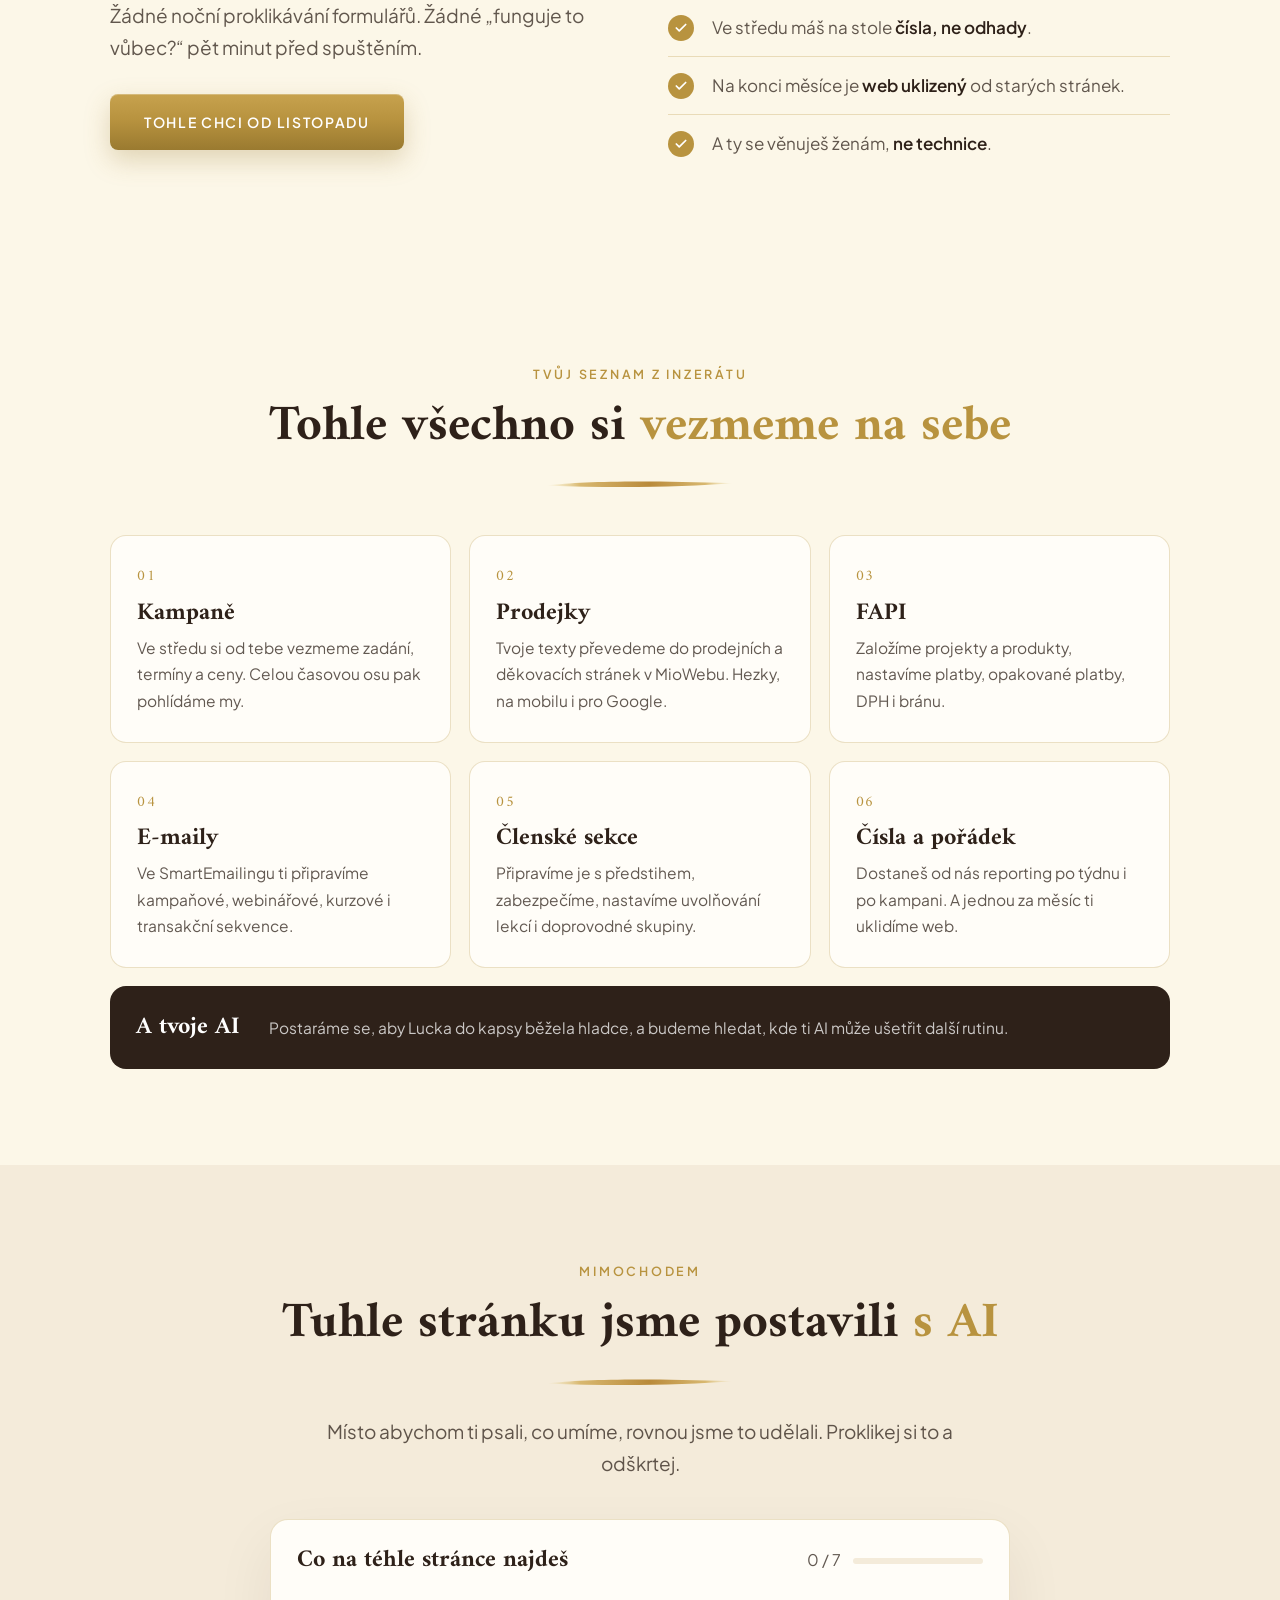
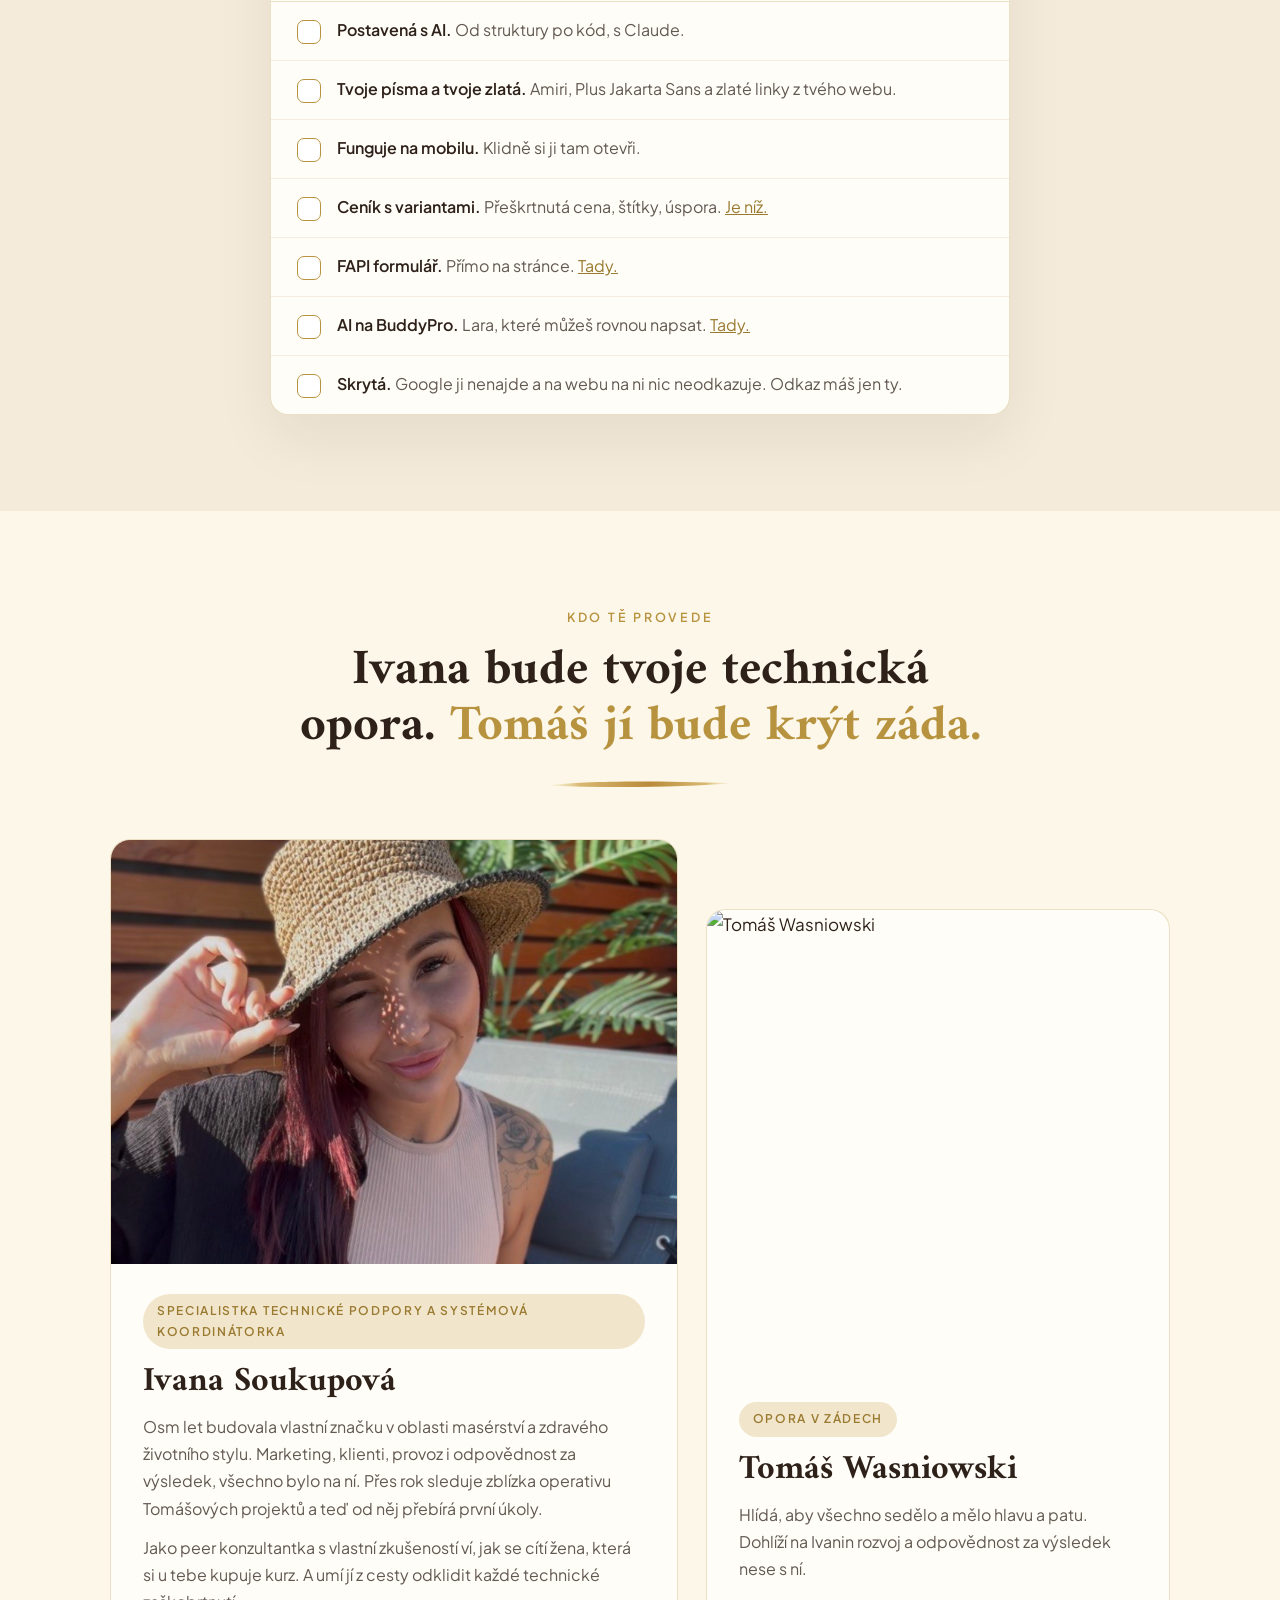
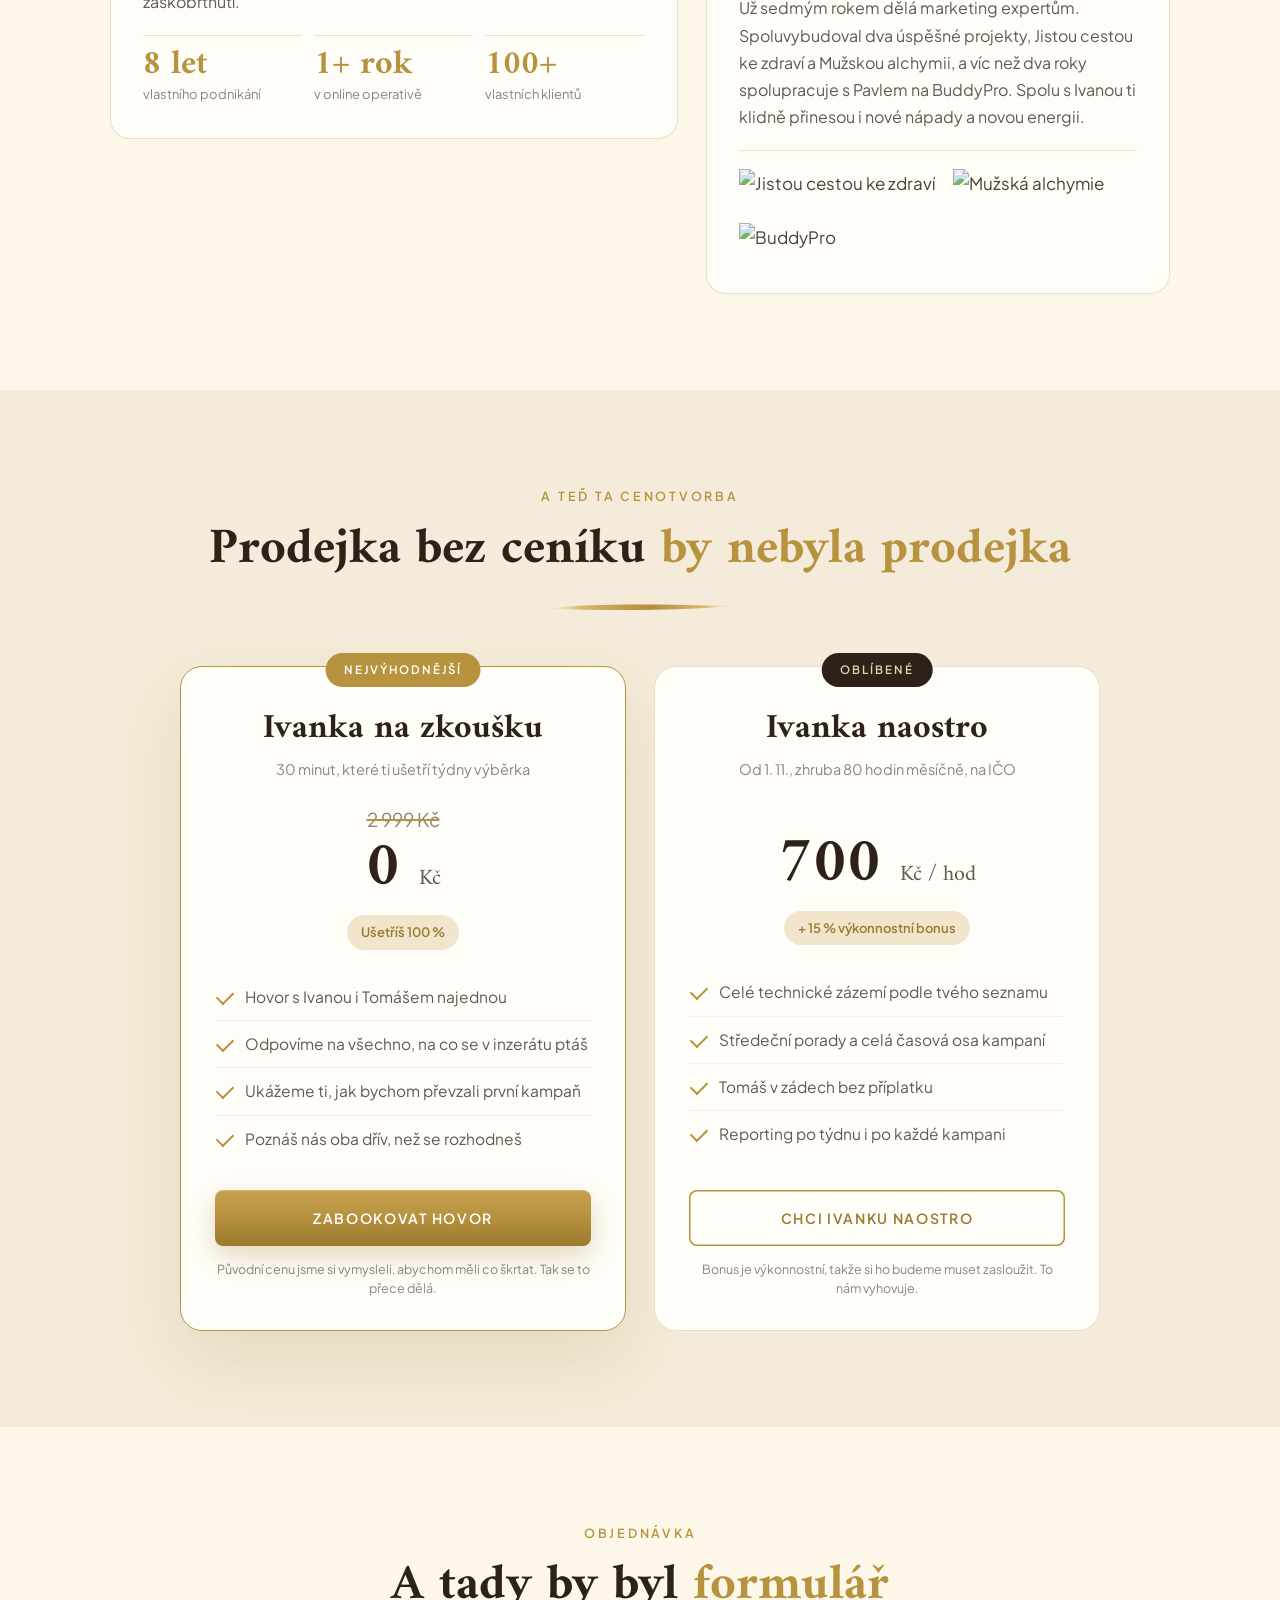
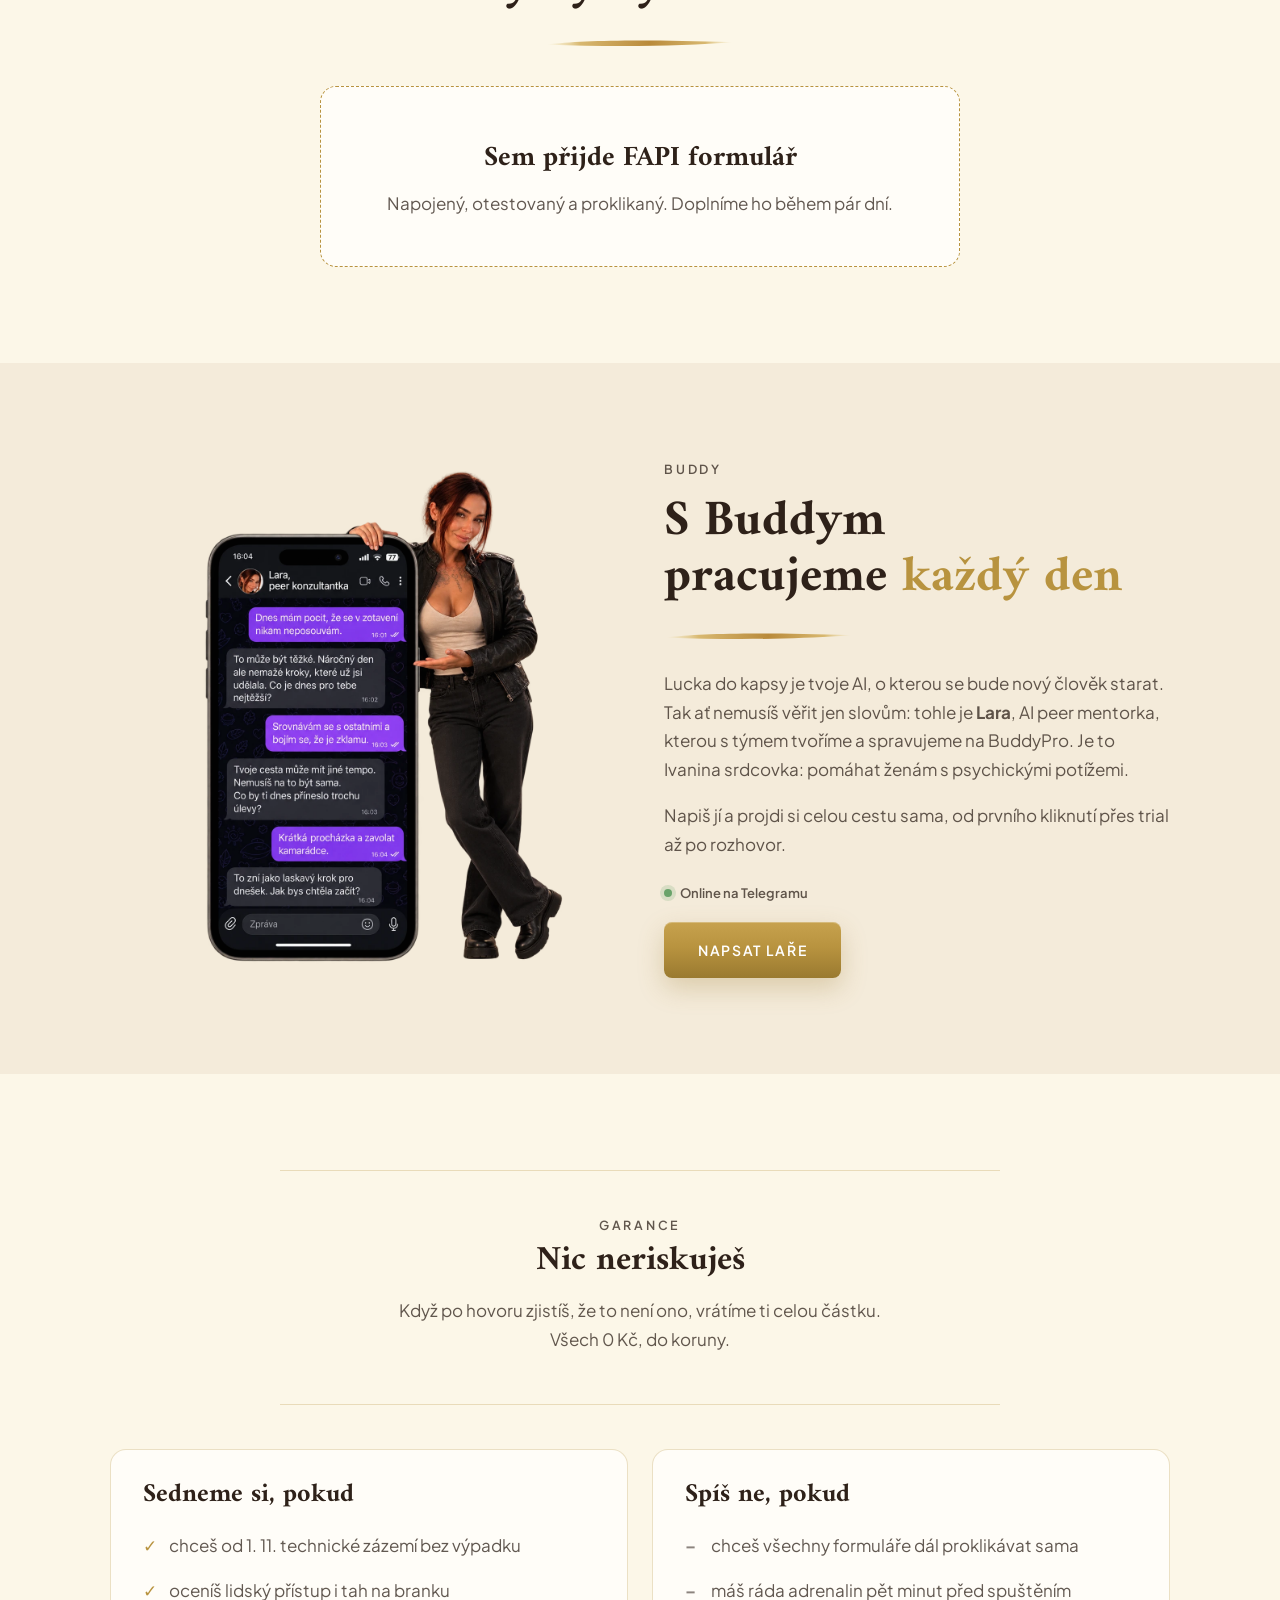
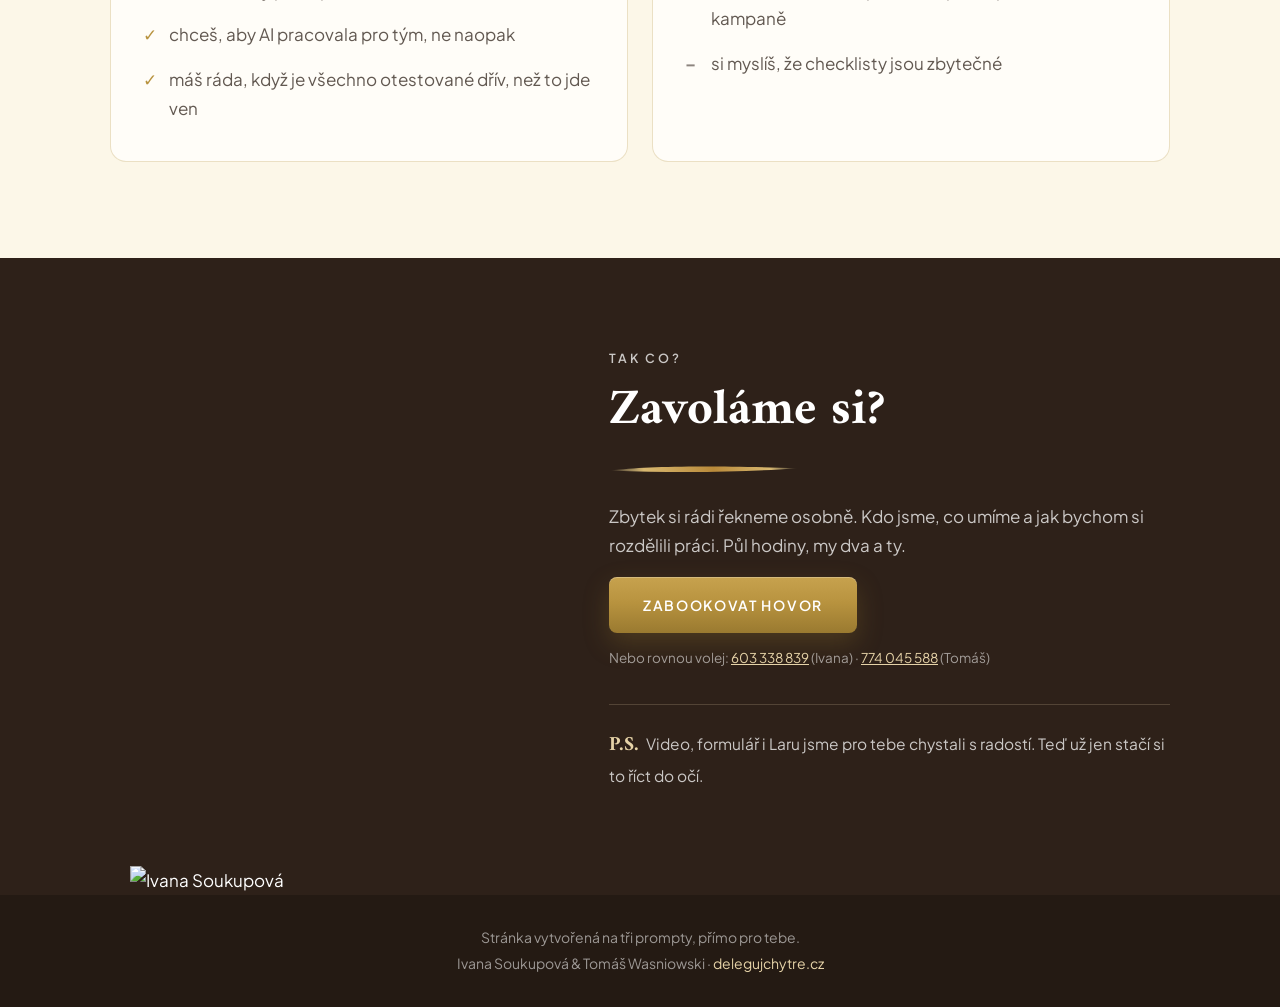
==== commit 7ed4d135: "Pro Lucii: Ivanina zkušenost realisticky (rok přes rameno, teď přebírá úkoly) Co-Authored-By: Claude" ====
--- a/pro-lucii/index.html
+++ b/pro-lucii/index.html
@@ -303,14 +303,14 @@
         <p>Před pěti lety mi <strong>bipolární afektivní porucha</strong> obrátila život naruby. Žiju s ní dodnes a naučila jsem se s ní tančit. Od té doby se moje zvědavost po psychologii, psychoterapii a nejnovějších výzkumech mnohonásobně prohloubila. A s ní i chuť pomáhat dál.</p>
         <p>Dnes jsem <strong>akreditovaná peer konzultantka a peer lektorka</strong>. Chci pomáhat ženám, které se trápí s psychickými potížemi, poruchami a traumaty. Proto s týmem tvoříme i AI peer mentorku Laru, kterou najdeš <a href="#lara">o kus níž</a>.</p>
         <p>A tady se potkáváme. Tvoje kurzy a programy dosáhnou tam, kam se na sezení jedna na jednu fyzicky nikdy nedostaneš. <span class="hl">Tohle chci ze srdce podpořit.</span></p>
-        <p>Přes rok už dělám <strong>technickou podporu a online asistentku</strong> na Tomášových projektech: FAPI, SmartEmailing, obsah na sociální sítě. Nové věci z online byznysu, techniky a AI se učím ráda a rychle. Když v něčem vidím smysl, dávám do toho 150 % a vydržím u toho. U tebe ten smysl vidím.</p>
+        <p>Přes rok koukám Tomášovi <strong>přes rameno</strong> a vidím celou operativu jeho projektů zblízka. V posledních měsících od něj <strong>přebírám první úkoly a procesy</strong> a zaučuju se ve FAPI, SmartEmailingu i dalších nástrojích. Nové věci z online byznysu, techniky a AI se učím ráda a rychle. Když v něčem vidím smysl, dávám do toho 150 % a vydržím u toho. U tebe ten smysl vidím.</p>
         <p>A protože mám v zádech Tomáše, který online projekty staví roky, všechno bude dotažené správně. Spolu ti klidně přineseme i nové nápady a novou energii.</p>
         <p class="sign">Ivana<small>Ivana Soukupová</small></p>
       </div>
       <aside class="facts">
         <div class="fact"><b>Vlastní zkušenost</b><span>s psychickým onemocněním. Vím, jak se cítí žena na druhé straně.</span></div>
         <div class="fact"><b>Peer konzultantka</b><span>akreditovaná, a k tomu peer lektorka</span></div>
-        <div class="fact"><b>1+ rok</b><span>technické podpory: FAPI, SmartEmailing, sociální sítě</span></div>
+        <div class="fact"><b>1+ rok</b><span>Tomášovi přes rameno. Teď od něj přebírám první úkoly.</span></div>
         <div class="fact"><b>150 %</b><span>když v něčem vidím smysl. A u tebe ho vidím.</span></div>
       </aside>
     </div>
@@ -414,11 +414,11 @@
         <div class="person__body">
           <span class="role">Specialistka technické podpory a systémová koordinátorka</span>
           <h3>Ivana Soukupová</h3>
-          <p>Osm let budovala vlastní značku v oblasti masérství a zdravého životního stylu. Marketing, klienti, provoz i odpovědnost za výsledek, všechno bylo na ní. Přes rok dělá technickou podporu na Tomášových projektech.</p>
+          <p>Osm let budovala vlastní značku v oblasti masérství a zdravého životního stylu. Marketing, klienti, provoz i odpovědnost za výsledek, všechno bylo na ní. Přes rok sleduje zblízka operativu Tomášových projektů a teď od něj přebírá první úkoly.</p>
           <p>Jako peer konzultantka s vlastní zkušeností ví, jak se cítí žena, která si u tebe kupuje kurz. A umí jí z cesty odklidit každé technické zaškobrtnutí.</p>
           <div class="stats">
             <div><strong>8 let</strong><span>vlastního podnikání</span></div>
-            <div><strong>1+ rok</strong><span>technické podpory</span></div>
+            <div><strong>1+ rok</strong><span>v online operativě</span></div>
             <div><strong>100+</strong><span>vlastních klientů</span></div>
           </div>
         </div>
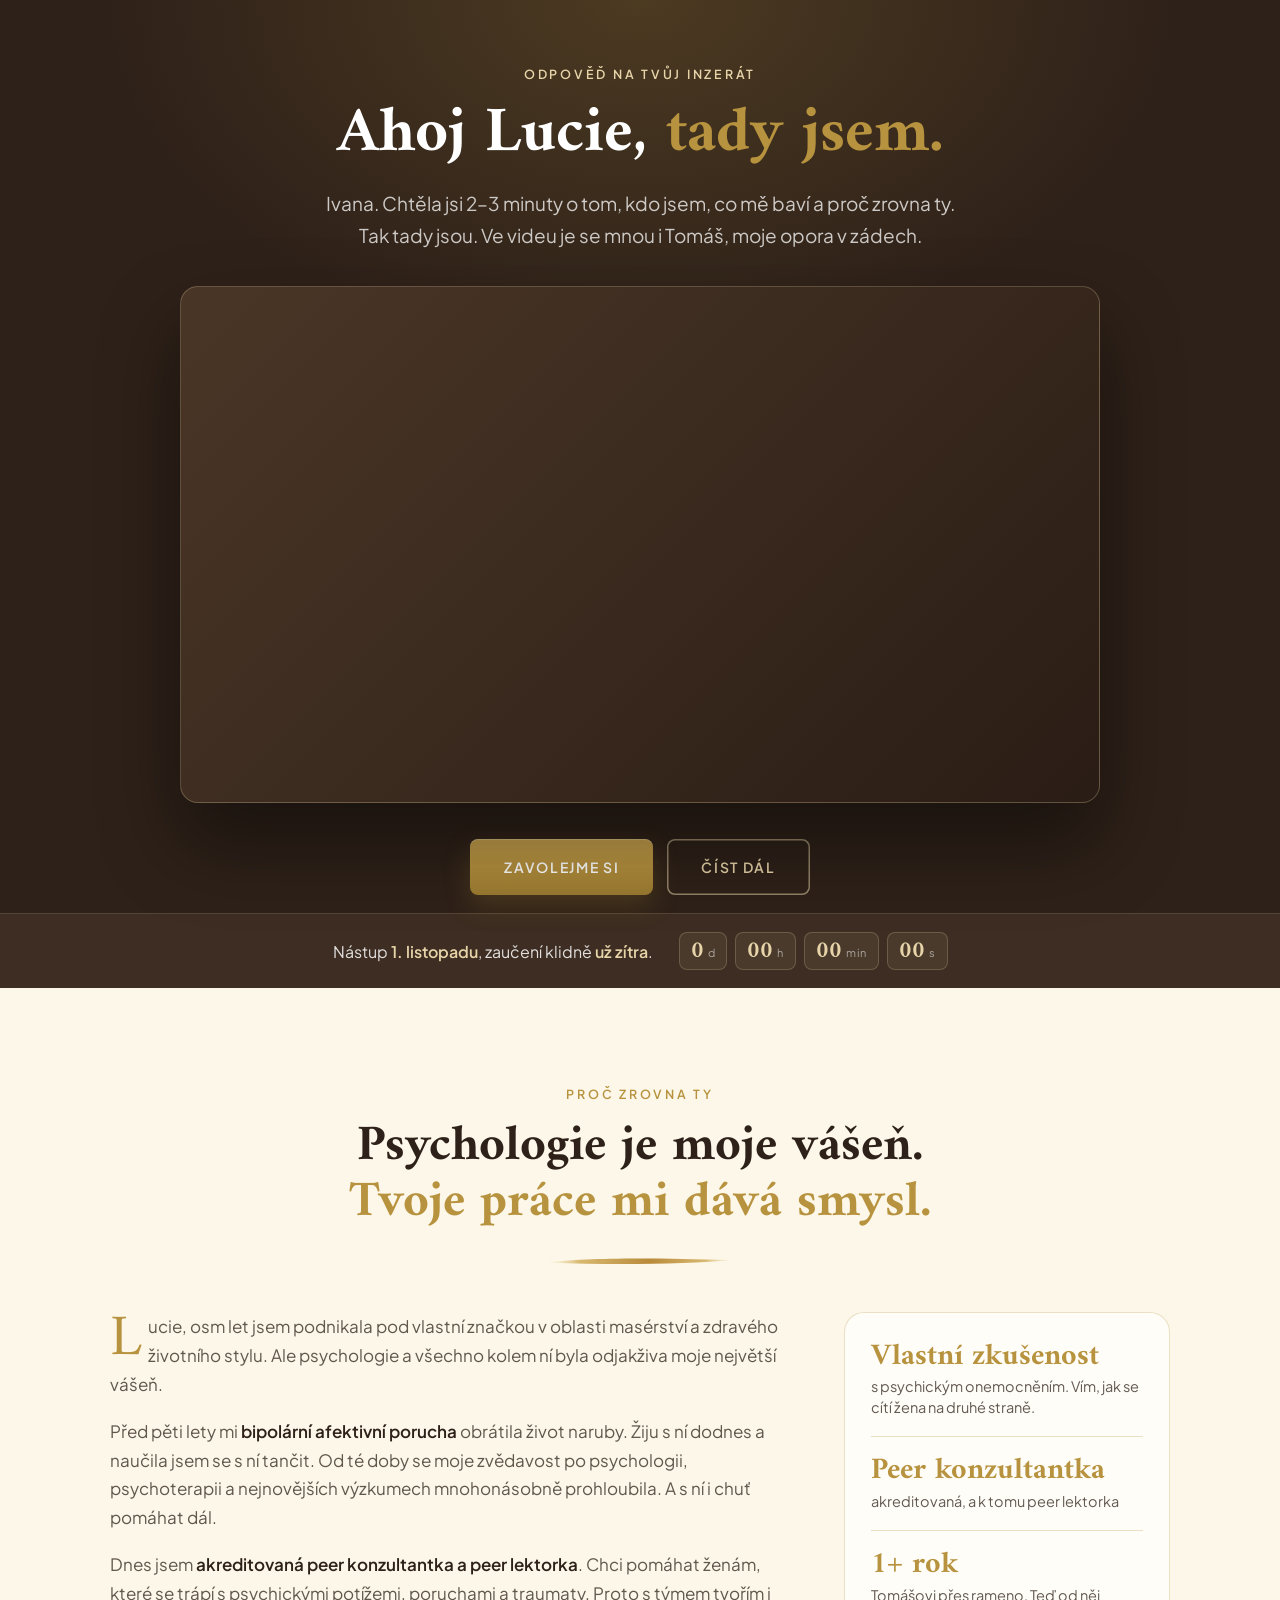
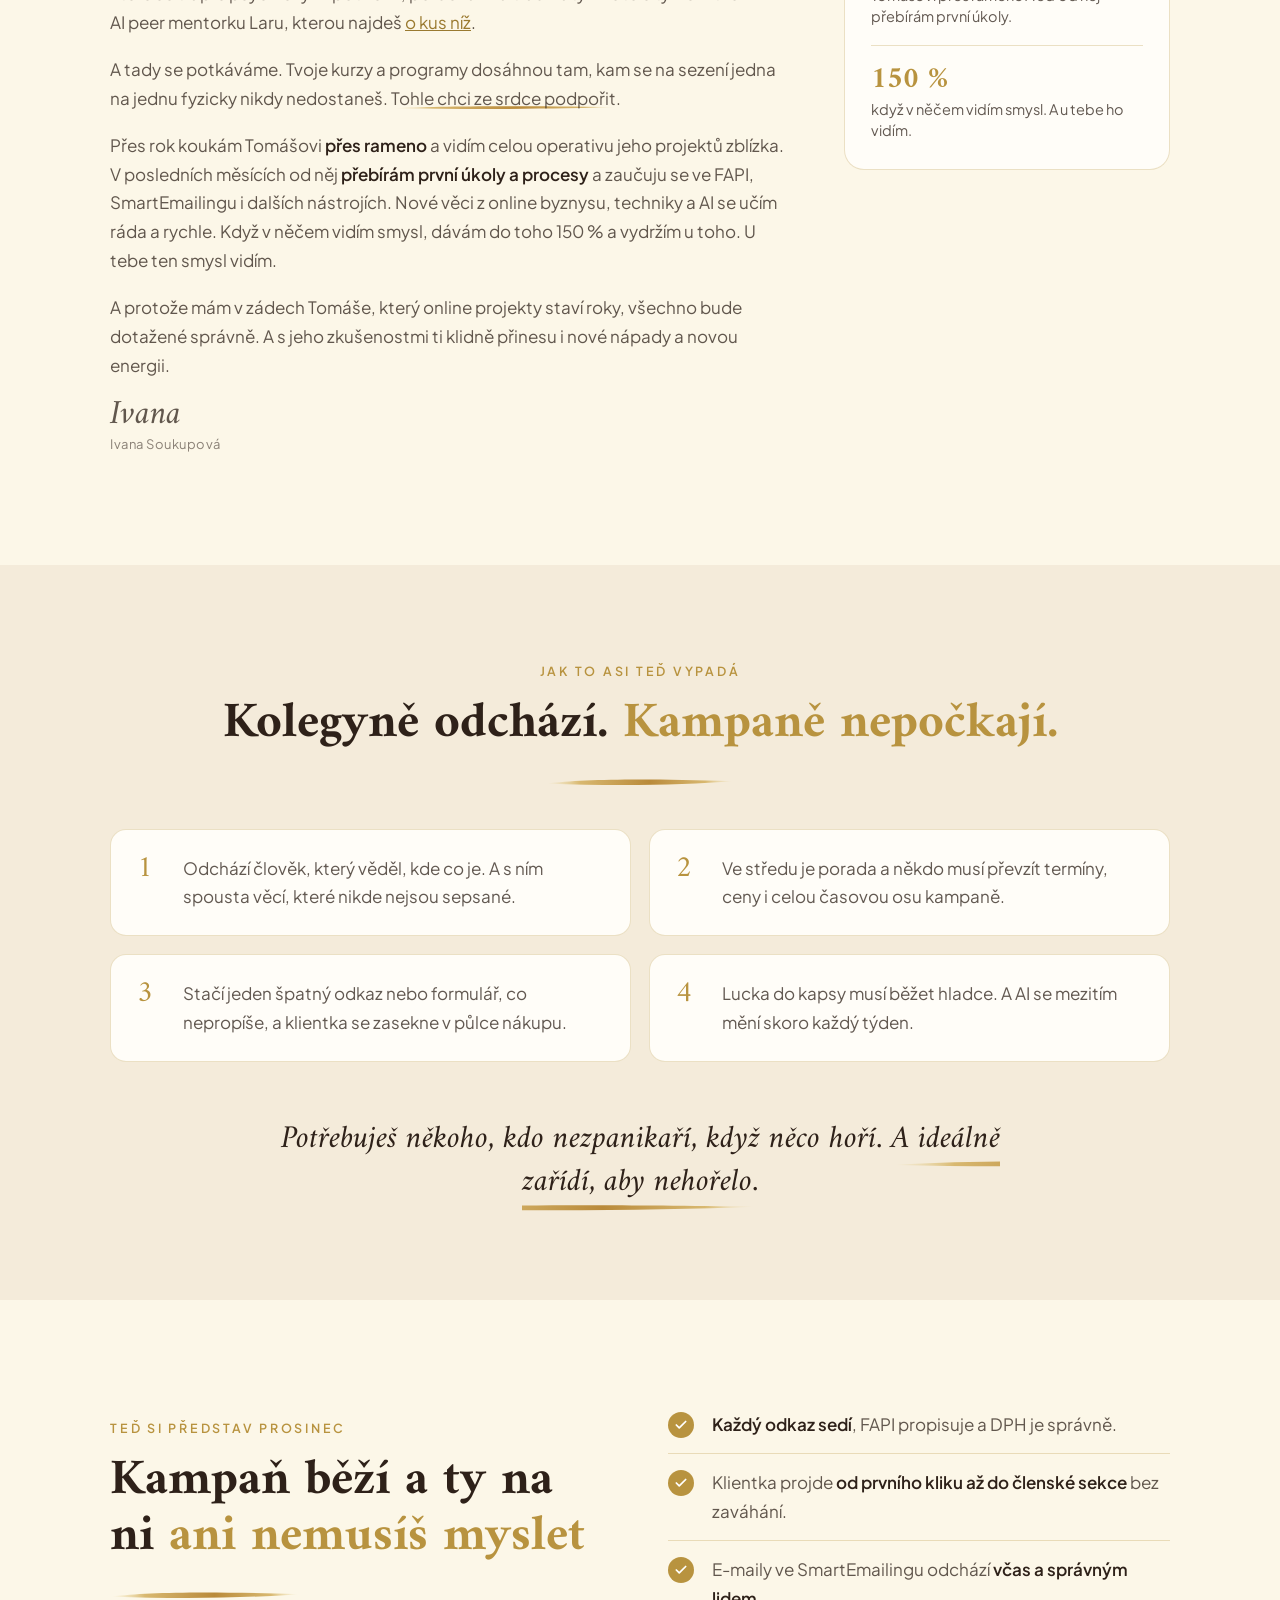
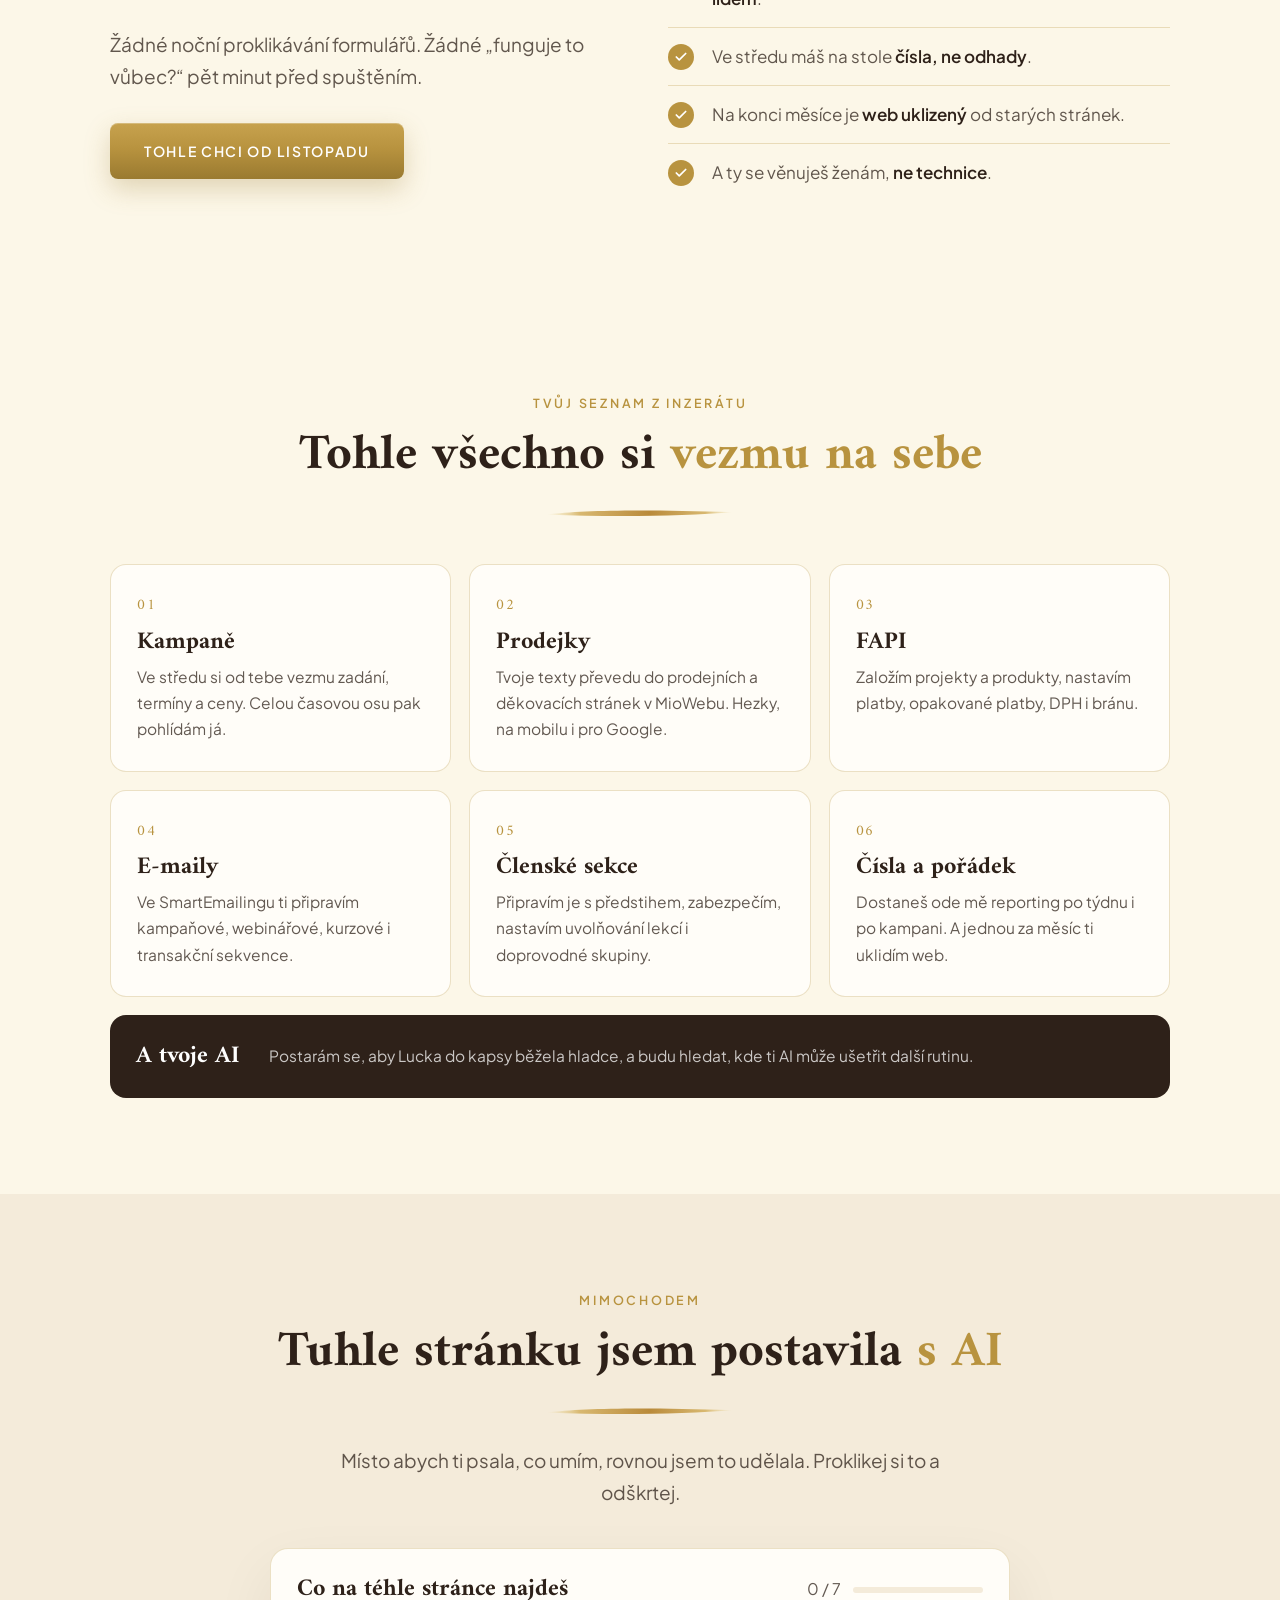
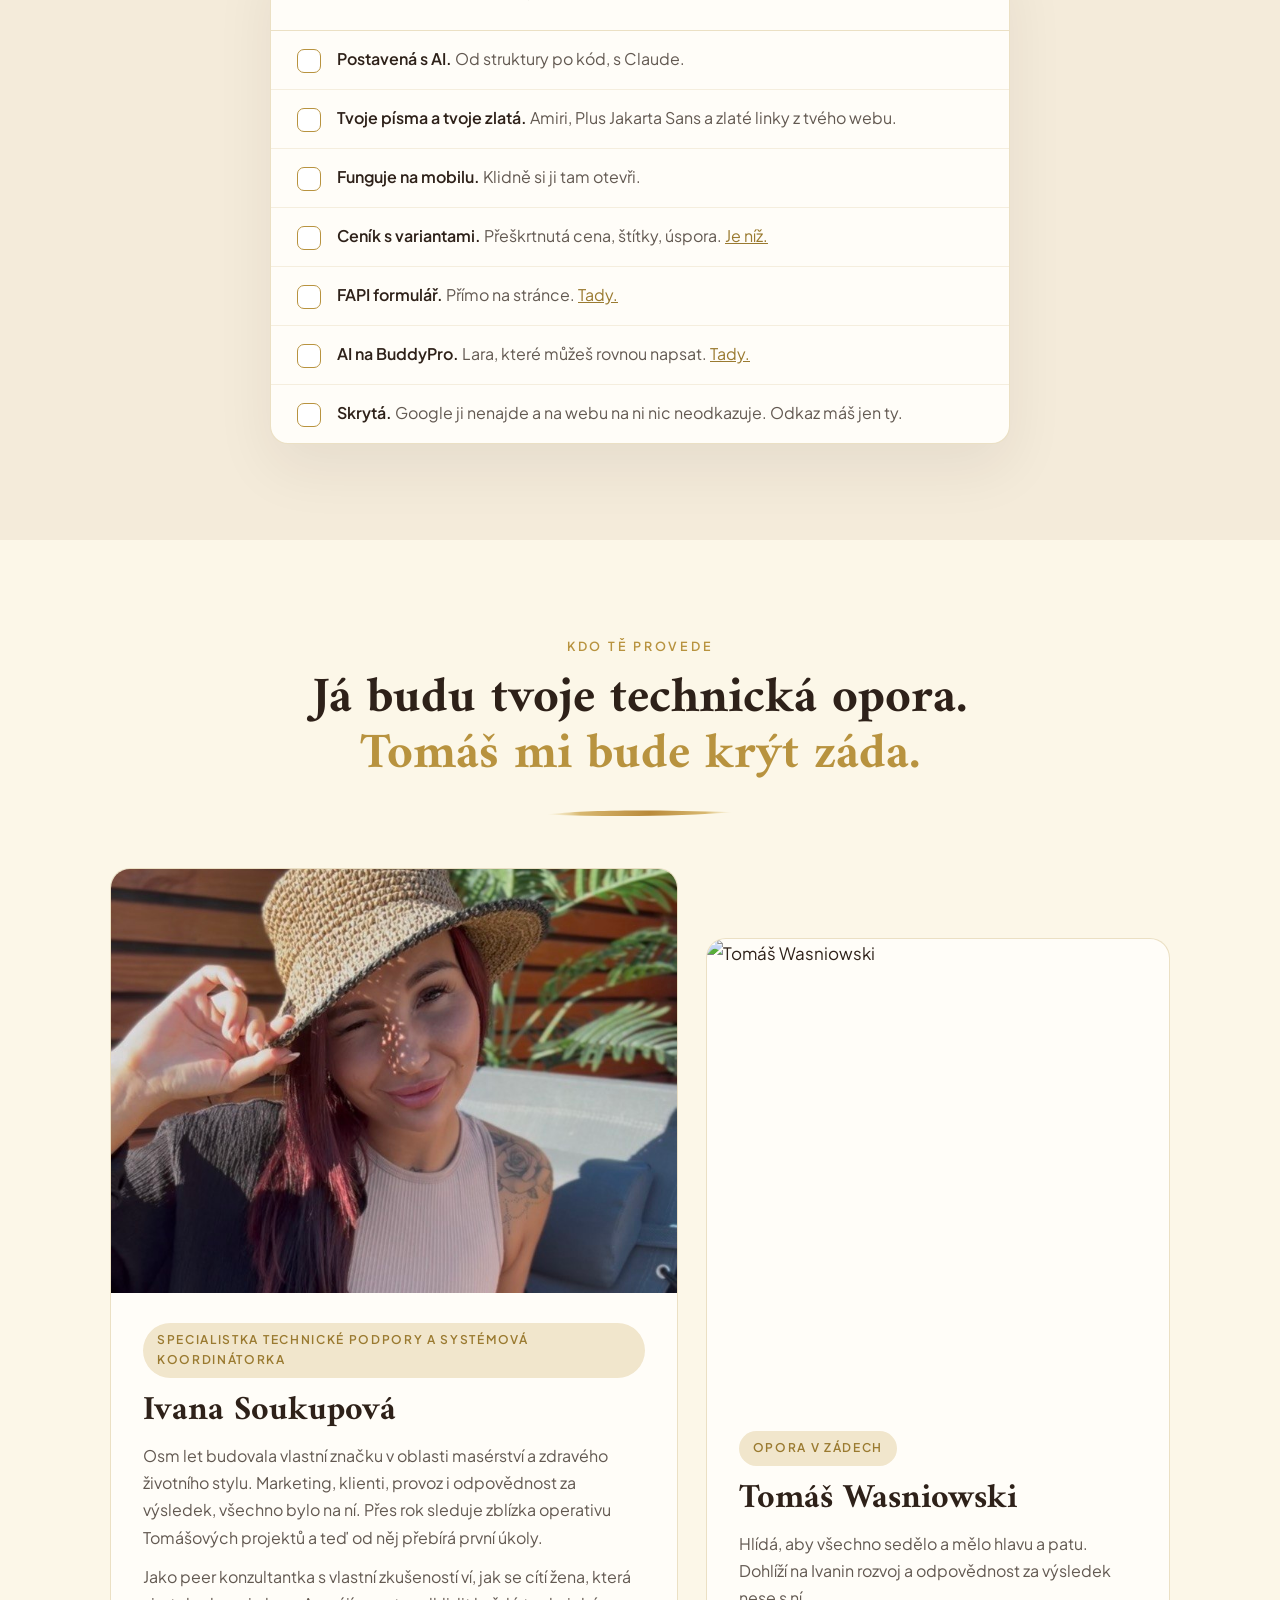
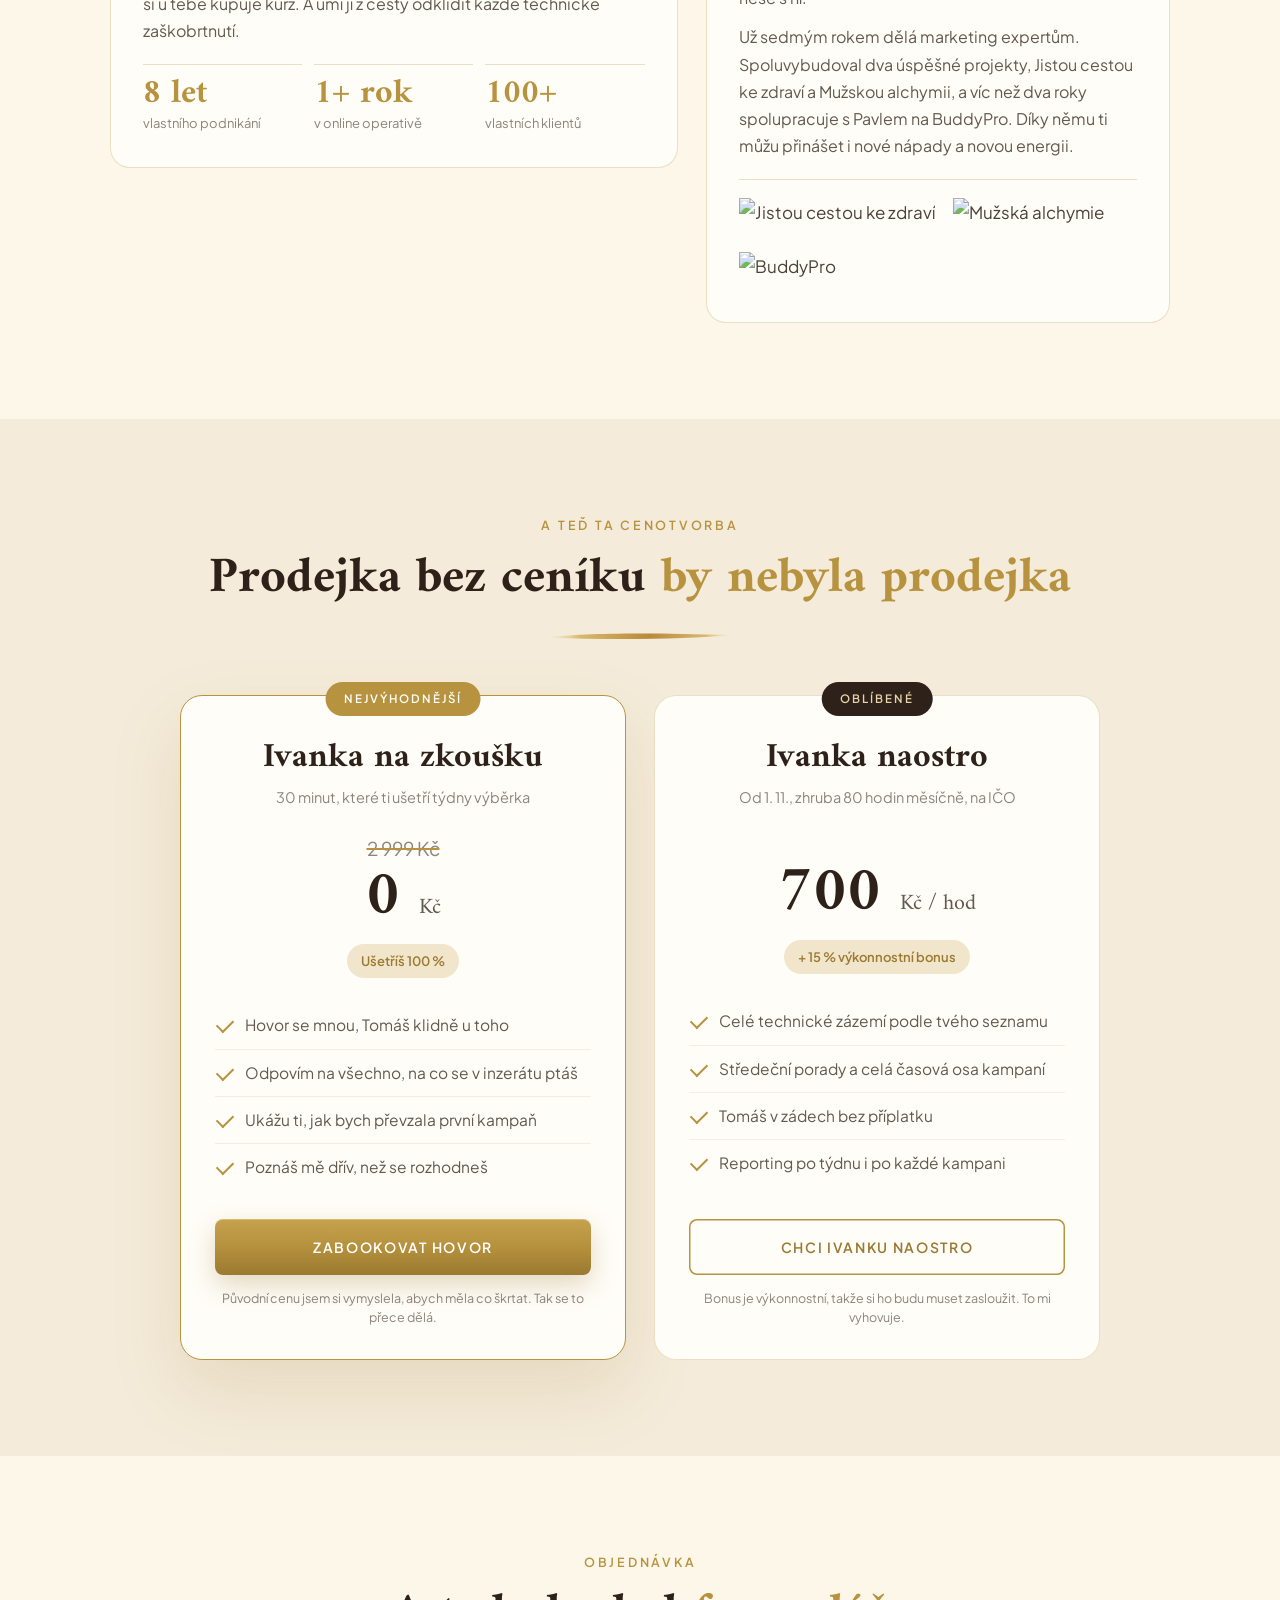
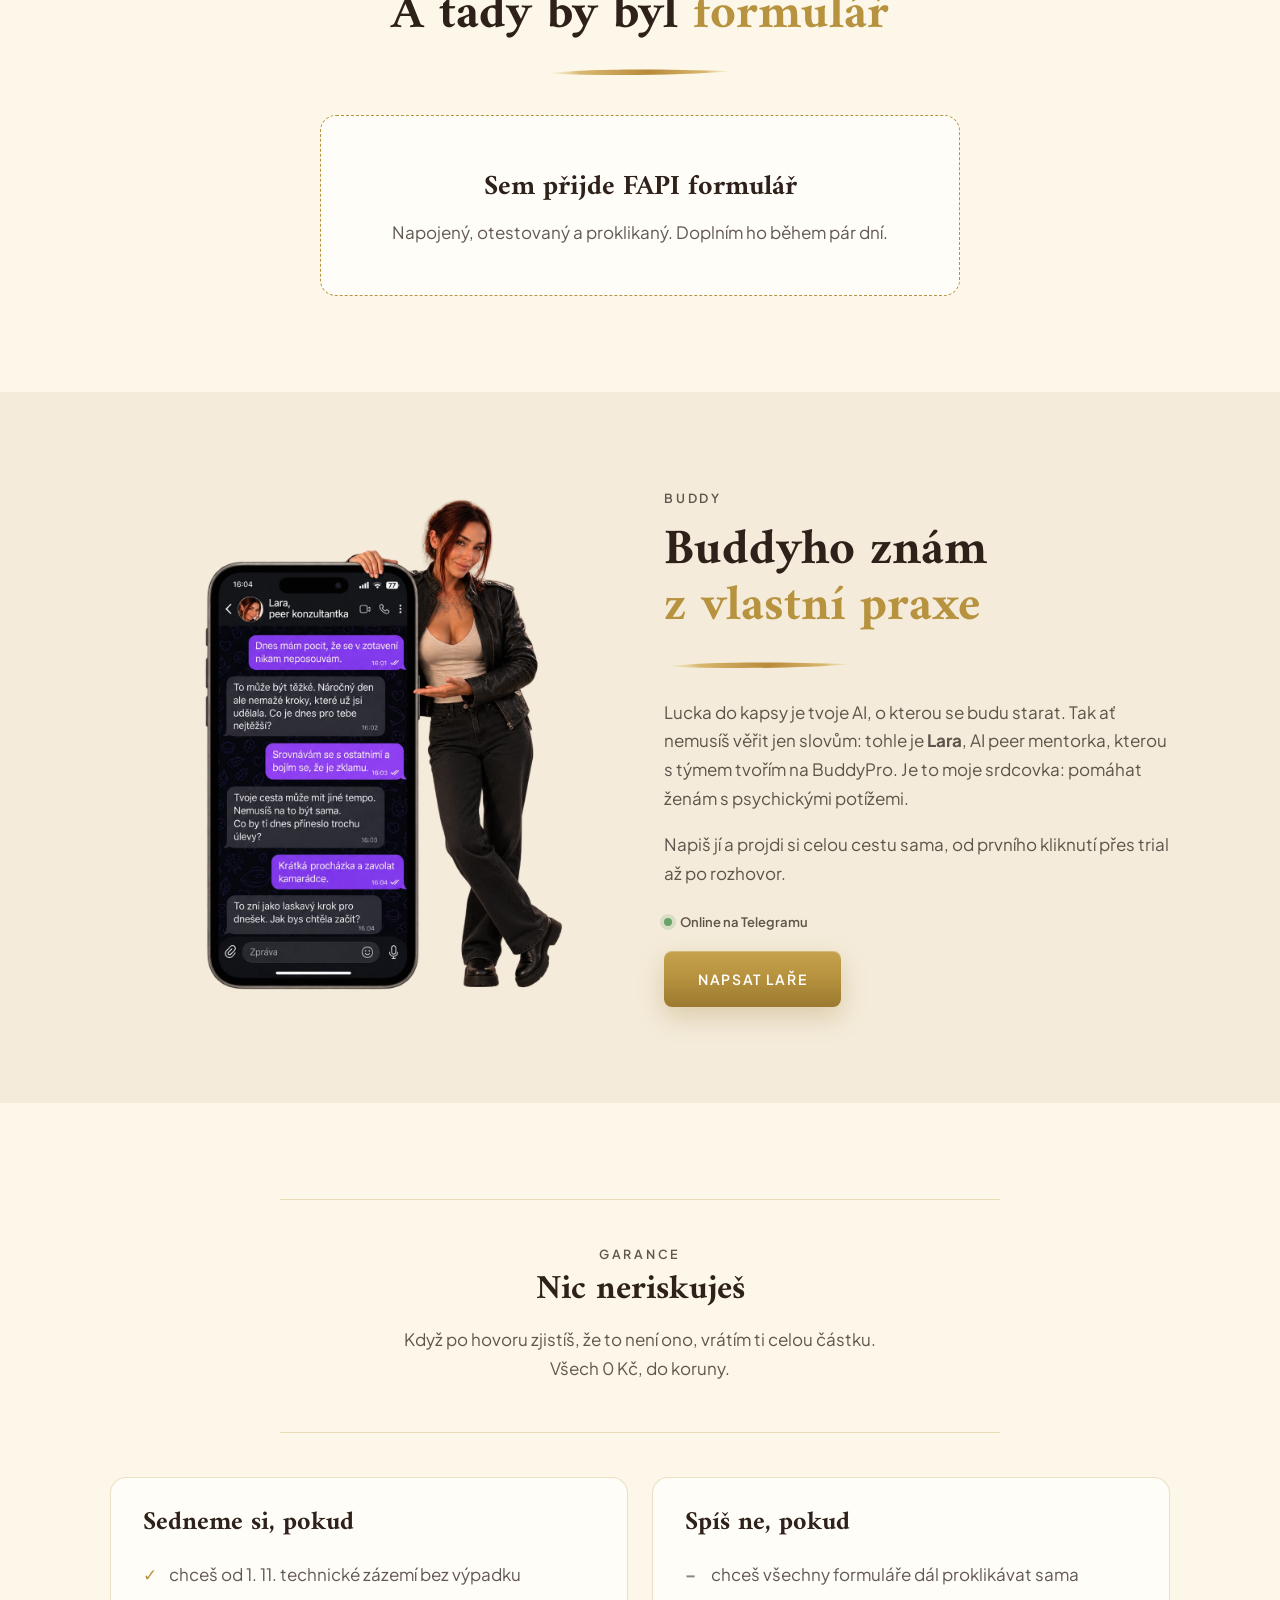
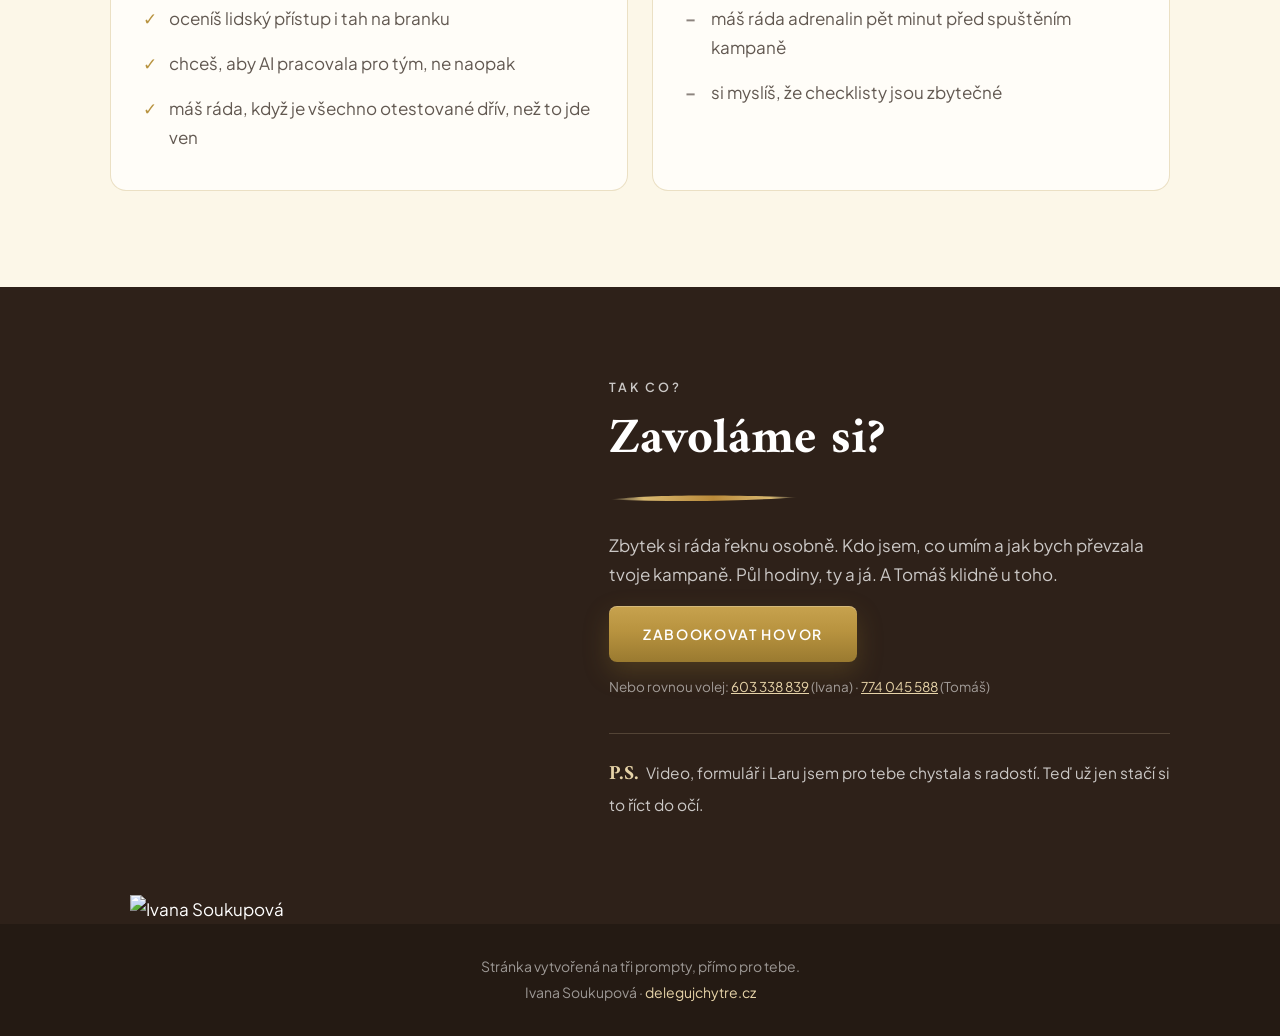
==== commit 5fc36337: "Pro Lucii: celá stránka v první osobě za Ivanu Co-Authored-By: Claude Opus 5.5 <noreply@anthropic.co" ====
--- a/pro-lucii/index.html
+++ b/pro-lucii/index.html
@@ -3,7 +3,7 @@
 <head>
 <meta charset="utf-8">
 <meta name="viewport" content="width=device-width, initial-scale=1">
-<title>Pro Lucii | Ivana &amp; Tomáš</title>
+<title>Pro Lucii | Ivana Soukupová</title>
 <meta name="robots" content="noindex, nofollow, noarchive, nosnippet, noimageindex">
 <meta name="googlebot" content="noindex, nofollow">
 <meta name="seznambot" content="noindex, nofollow">
@@ -266,8 +266,8 @@
 <header class="hero" id="top">
   <div class="wrap center">
     <p class="eyebrow">Odpověď na tvůj inzerát</p>
-    <h1>Ahoj Lucie, <em>tady jsme.</em></h1>
-    <p class="lead">Ivana a Tomáš. Chtěla jsi 2–3 minuty o tom, kdo jsme, co nás baví a proč zrovna ty. Tak tady jsou.</p>
+    <h1>Ahoj Lucie, <em>tady jsem.</em></h1>
+    <p class="lead">Ivana. Chtěla jsi 2–3 minuty o tom, kdo jsem, co mě baví a proč zrovna ty. Tak tady jsou. Ve videu je se mnou i Tomáš, moje opora v zádech.</p>
     <div class="video">
       <iframe src="https://www.youtube-nocookie.com/embed/D30_nG-b8Dg?rel=0&modestbranding=1&playsinline=1" title="Ivana a Tomáš: představení pro Lucii" allow="accelerometer; autoplay; clipboard-write; encrypted-media; gyroscope; picture-in-picture; web-share" referrerpolicy="strict-origin-when-cross-origin" allowfullscreen></iframe>
     </div>
@@ -301,10 +301,10 @@
       <div class="letter__body">
         <p>Lucie, osm let jsem podnikala pod vlastní značkou v oblasti masérství a zdravého životního stylu. Ale psychologie a všechno kolem ní byla odjakživa moje největší vášeň.</p>
         <p>Před pěti lety mi <strong>bipolární afektivní porucha</strong> obrátila život naruby. Žiju s ní dodnes a naučila jsem se s ní tančit. Od té doby se moje zvědavost po psychologii, psychoterapii a nejnovějších výzkumech mnohonásobně prohloubila. A s ní i chuť pomáhat dál.</p>
-        <p>Dnes jsem <strong>akreditovaná peer konzultantka a peer lektorka</strong>. Chci pomáhat ženám, které se trápí s psychickými potížemi, poruchami a traumaty. Proto s týmem tvoříme i AI peer mentorku Laru, kterou najdeš <a href="#lara">o kus níž</a>.</p>
+        <p>Dnes jsem <strong>akreditovaná peer konzultantka a peer lektorka</strong>. Chci pomáhat ženám, které se trápí s psychickými potížemi, poruchami a traumaty. Proto s týmem tvořím i AI peer mentorku Laru, kterou najdeš <a href="#lara">o kus níž</a>.</p>
         <p>A tady se potkáváme. Tvoje kurzy a programy dosáhnou tam, kam se na sezení jedna na jednu fyzicky nikdy nedostaneš. <span class="hl">Tohle chci ze srdce podpořit.</span></p>
         <p>Přes rok koukám Tomášovi <strong>přes rameno</strong> a vidím celou operativu jeho projektů zblízka. V posledních měsících od něj <strong>přebírám první úkoly a procesy</strong> a zaučuju se ve FAPI, SmartEmailingu i dalších nástrojích. Nové věci z online byznysu, techniky a AI se učím ráda a rychle. Když v něčem vidím smysl, dávám do toho 150 % a vydržím u toho. U tebe ten smysl vidím.</p>
-        <p>A protože mám v zádech Tomáše, který online projekty staví roky, všechno bude dotažené správně. Spolu ti klidně přineseme i nové nápady a novou energii.</p>
+        <p>A protože mám v zádech Tomáše, který online projekty staví roky, všechno bude dotažené správně. A s jeho zkušenostmi ti klidně přinesu i nové nápady a novou energii.</p>
         <p class="sign">Ivana<small>Ivana Soukupová</small></p>
       </div>
       <aside class="facts">
@@ -361,17 +361,17 @@
   <div class="wrap">
     <div class="center">
       <p class="eyebrow">Tvůj seznam z inzerátu</p>
-      <h2>Tohle všechno si <em>vezmeme na sebe</em></h2>
+      <h2>Tohle všechno si <em>vezmu na sebe</em></h2>
       <span class="brush"></span>
     </div>
     <div class="tasks">
-      <div class="task"><span class="task__ico">01</span><h3>Kampaně</h3><p>Ve středu si od tebe vezmeme zadání, termíny a ceny. Celou časovou osu pak pohlídáme my.</p></div>
-      <div class="task"><span class="task__ico">02</span><h3>Prodejky</h3><p>Tvoje texty převedeme do prodejních a děkovacích stránek v MioWebu. Hezky, na mobilu i pro Google.</p></div>
-      <div class="task"><span class="task__ico">03</span><h3>FAPI</h3><p>Založíme projekty a produkty, nastavíme platby, opakované platby, DPH i bránu.</p></div>
-      <div class="task"><span class="task__ico">04</span><h3>E-maily</h3><p>Ve SmartEmailingu ti připravíme kampaňové, webinářové, kurzové i transakční sekvence.</p></div>
-      <div class="task"><span class="task__ico">05</span><h3>Členské sekce</h3><p>Připravíme je s předstihem, zabezpečíme, nastavíme uvolňování lekcí i doprovodné skupiny.</p></div>
-      <div class="task"><span class="task__ico">06</span><h3>Čísla a pořádek</h3><p>Dostaneš od nás reporting po týdnu i po kampani. A jednou za měsíc ti uklidíme web.</p></div>
-      <div class="task task--wide"><h3>A tvoje AI</h3><p>Postaráme se, aby Lucka do kapsy běžela hladce, a budeme hledat, kde ti AI může ušetřit další rutinu.</p></div>
+      <div class="task"><span class="task__ico">01</span><h3>Kampaně</h3><p>Ve středu si od tebe vezmu zadání, termíny a ceny. Celou časovou osu pak pohlídám já.</p></div>
+      <div class="task"><span class="task__ico">02</span><h3>Prodejky</h3><p>Tvoje texty převedu do prodejních a děkovacích stránek v MioWebu. Hezky, na mobilu i pro Google.</p></div>
+      <div class="task"><span class="task__ico">03</span><h3>FAPI</h3><p>Založím projekty a produkty, nastavím platby, opakované platby, DPH i bránu.</p></div>
+      <div class="task"><span class="task__ico">04</span><h3>E-maily</h3><p>Ve SmartEmailingu ti připravím kampaňové, webinářové, kurzové i transakční sekvence.</p></div>
+      <div class="task"><span class="task__ico">05</span><h3>Členské sekce</h3><p>Připravím je s předstihem, zabezpečím, nastavím uvolňování lekcí i doprovodné skupiny.</p></div>
+      <div class="task"><span class="task__ico">06</span><h3>Čísla a pořádek</h3><p>Dostaneš ode mě reporting po týdnu i po kampani. A jednou za měsíc ti uklidím web.</p></div>
+      <div class="task task--wide"><h3>A tvoje AI</h3><p>Postarám se, aby Lucka do kapsy běžela hladce, a budu hledat, kde ti AI může ušetřit další rutinu.</p></div>
     </div>
   </div>
 </section>
@@ -380,9 +380,9 @@
 <section class="bg-beige">
   <div class="wrap narrow center">
     <p class="eyebrow">Mimochodem</p>
-    <h2>Tuhle stránku jsme postavili <em>s AI</em></h2>
+    <h2>Tuhle stránku jsem postavila <em>s AI</em></h2>
     <span class="brush"></span>
-    <p class="lead">Místo abychom ti psali, co umíme, rovnou jsme to udělali. Proklikej si to a odškrtej.</p>
+    <p class="lead">Místo abych ti psala, co umím, rovnou jsem to udělala. Proklikej si to a odškrtej.</p>
     <div class="audit" id="audit">
       <div class="audit__head">
         <b>Co na téhle stránce najdeš</b>
@@ -395,7 +395,7 @@
       <label><input type="checkbox"><span><b>FAPI formulář.</b> Přímo na stránce. <a href="#objednavka">Tady.</a></span></label>
       <label><input type="checkbox"><span><b>AI na BuddyPro.</b> Lara, které můžeš rovnou napsat. <a href="#lara">Tady.</a></span></label>
       <label><input type="checkbox"><span><b>Skrytá.</b> Google ji nenajde a na webu na ni nic neodkazuje. Odkaz máš jen ty.</span></label>
-      <div class="audit__done">Sedm ze sedmi. Takhle ti budeme předávat každou kampaň.</div>
+      <div class="audit__done">Sedm ze sedmi. Takhle ti budu předávat každou kampaň.</div>
     </div>
   </div>
 </section>
@@ -405,7 +405,7 @@
   <div class="wrap">
     <div class="center">
       <p class="eyebrow">Kdo tě provede</p>
-      <h2>Ivana bude tvoje technická opora. <em>Tomáš jí bude krýt záda.</em></h2>
+      <h2>Já budu tvoje technická opora. <em>Tomáš mi bude krýt záda.</em></h2>
       <span class="brush"></span>
     </div>
     <div class="duo">
@@ -429,7 +429,7 @@
           <span class="role">Opora v zádech</span>
           <h3>Tomáš Wasniowski</h3>
           <p>Hlídá, aby všechno sedělo a mělo hlavu a patu. Dohlíží na Ivanin rozvoj a odpovědnost za výsledek nese s ní.</p>
-          <p>Už sedmým rokem dělá marketing expertům. Spoluvybudoval dva úspěšné projekty, Jistou cestou ke zdraví a Mužskou alchymii, a víc než dva roky spolupracuje s Pavlem na BuddyPro. Spolu s Ivanou ti klidně přinesou i nové nápady a novou energii.</p>
+          <p>Už sedmým rokem dělá marketing expertům. Spoluvybudoval dva úspěšné projekty, Jistou cestou ke zdraví a Mužskou alchymii, a víc než dva roky spolupracuje s Pavlem na BuddyPro. Díky němu ti můžu přinášet i nové nápady a novou energii.</p>
           <div class="logos">
             <img src="../img/logo-jcz.png" alt="Jistou cestou ke zdraví" loading="lazy">
             <img src="../img/logo-ma.jpg" alt="Mužská alchymie" loading="lazy">
@@ -458,13 +458,13 @@
         <div class="price__now">0 <small>Kč</small></div>
         <span class="price__save">Ušetříš 100 %</span>
         <ul>
-          <li>Hovor s Ivanou i Tomášem najednou</li>
-          <li>Odpovíme na všechno, na co se v inzerátu ptáš</li>
-          <li>Ukážeme ti, jak bychom převzali první kampaň</li>
-          <li>Poznáš nás oba dřív, než se rozhodneš</li>
+          <li>Hovor se mnou, Tomáš klidně u toho</li>
+          <li>Odpovím na všechno, na co se v inzerátu ptáš</li>
+          <li>Ukážu ti, jak bych převzala první kampaň</li>
+          <li>Poznáš mě dřív, než se rozhodneš</li>
         </ul>
         <a class="btn btn--block" href="https://calendly.com/tomas-wasniowski/30min" target="_blank" rel="noopener">Zabookovat hovor</a>
-        <p class="price__fine">Původní cenu jsme si vymysleli, abychom měli co škrtat. Tak se to přece dělá.</p>
+        <p class="price__fine">Původní cenu jsem si vymyslela, abych měla co škrtat. Tak se to přece dělá.</p>
       </div>
       <div class="price">
         <span class="badge">OBLÍBENÉ</span>
@@ -480,7 +480,7 @@
           <li>Reporting po týdnu i po každé kampani</li>
         </ul>
         <a class="btn btn--block btn--ghost" href="#objednavka">Chci Ivanku naostro</a>
-        <p class="price__fine">Bonus je výkonnostní, takže si ho budeme muset zasloužit. To nám vyhovuje.</p>
+        <p class="price__fine">Bonus je výkonnostní, takže si ho budu muset zasloužit. To mi vyhovuje.</p>
       </div>
     </div>
   </div>
@@ -495,7 +495,7 @@
     <!-- FAPI: sem vložit embed kód formuláře a smazat .fapi placeholder -->
     <div class="fapi">
       <b>Sem přijde FAPI formulář</b>
-      Napojený, otestovaný a proklikaný. Doplníme ho během pár dní.
+      Napojený, otestovaný a proklikaný. Doplním ho během pár dní.
     </div>
   </div>
 </section>
@@ -508,9 +508,9 @@
     </div>
     <div>
       <p class="eyebrow">Buddy</p>
-      <h2>S Buddym pracujeme <em>každý den</em></h2>
-      <span class="brush"></span>
-      <p>Lucka do kapsy je tvoje AI, o kterou se bude nový člověk starat. Tak ať nemusíš věřit jen slovům: tohle je <strong>Lara</strong>, AI peer mentorka, kterou s týmem tvoříme a spravujeme na BuddyPro. Je to Ivanina srdcovka: pomáhat ženám s psychickými potížemi.</p>
+      <h2>Buddyho znám <em>z vlastní praxe</em></h2>
+      <span class="brush"></span>
+      <p>Lucka do kapsy je tvoje AI, o kterou se budu starat. Tak ať nemusíš věřit jen slovům: tohle je <strong>Lara</strong>, AI peer mentorka, kterou s týmem tvořím na BuddyPro. Je to moje srdcovka: pomáhat ženám s psychickými potížemi.</p>
       <p>Napiš jí a projdi si celou cestu sama, od prvního kliknutí přes trial až po rozhovor.</p>
       <span class="chip">Online na Telegramu</span><br>
       <a class="btn" href="https://t.me/purepantherabot?start=LARA026" target="_blank" rel="noopener">Napsat Laře</a>
@@ -524,7 +524,7 @@
     <div class="guar">
       <p class="eyebrow">Garance</p>
       <h3>Nic neriskuješ</h3>
-      <p>Když po hovoru zjistíš, že to není ono, vrátíme ti celou částku. Všech&nbsp;0&nbsp;Kč, do koruny.</p>
+      <p>Když po hovoru zjistíš, že to není ono, vrátím ti celou částku. Všech&nbsp;0&nbsp;Kč, do koruny.</p>
     </div>
     <div class="fit">
       <div class="fit__col">
@@ -556,17 +556,17 @@
       <p class="eyebrow">Tak co?</p>
       <h2>Zavoláme si?</h2>
       <span class="brush"></span>
-      <p>Zbytek si rádi řekneme osobně. Kdo jsme, co umíme a jak bychom si rozdělili práci. Půl hodiny, my dva a ty.</p>
+      <p>Zbytek si ráda řeknu osobně. Kdo jsem, co umím a jak bych převzala tvoje kampaně. Půl hodiny, ty a já. A Tomáš klidně u toho.</p>
       <a class="btn" href="https://calendly.com/tomas-wasniowski/30min" target="_blank" rel="noopener">Zabookovat hovor</a>
       <p class="btnnote">Nebo rovnou volej: <a href="tel:+420603338839">603 338 839</a> (Ivana) · <a href="tel:+420774045588">774 045 588</a> (Tomáš)</p>
-      <p class="ps"><b>P.S.</b> Video, formulář i Laru jsme pro tebe chystali s radostí. Teď už jen stačí si to říct do očí.</p>
+      <p class="ps"><b>P.S.</b> Video, formulář i Laru jsem pro tebe chystala s radostí. Teď už jen stačí si to říct do očí.</p>
     </div>
   </div>
 </section>
 
 <footer class="foot">
   <p>Stránka vytvořená na tři prompty, přímo pro tebe.</p>
-  <p>Ivana Soukupová &amp; Tomáš Wasniowski · <a href="../">delegujchytre.cz</a></p>
+  <p>Ivana Soukupová · <a href="../">delegujchytre.cz</a></p>
 </footer>
 
 <script>
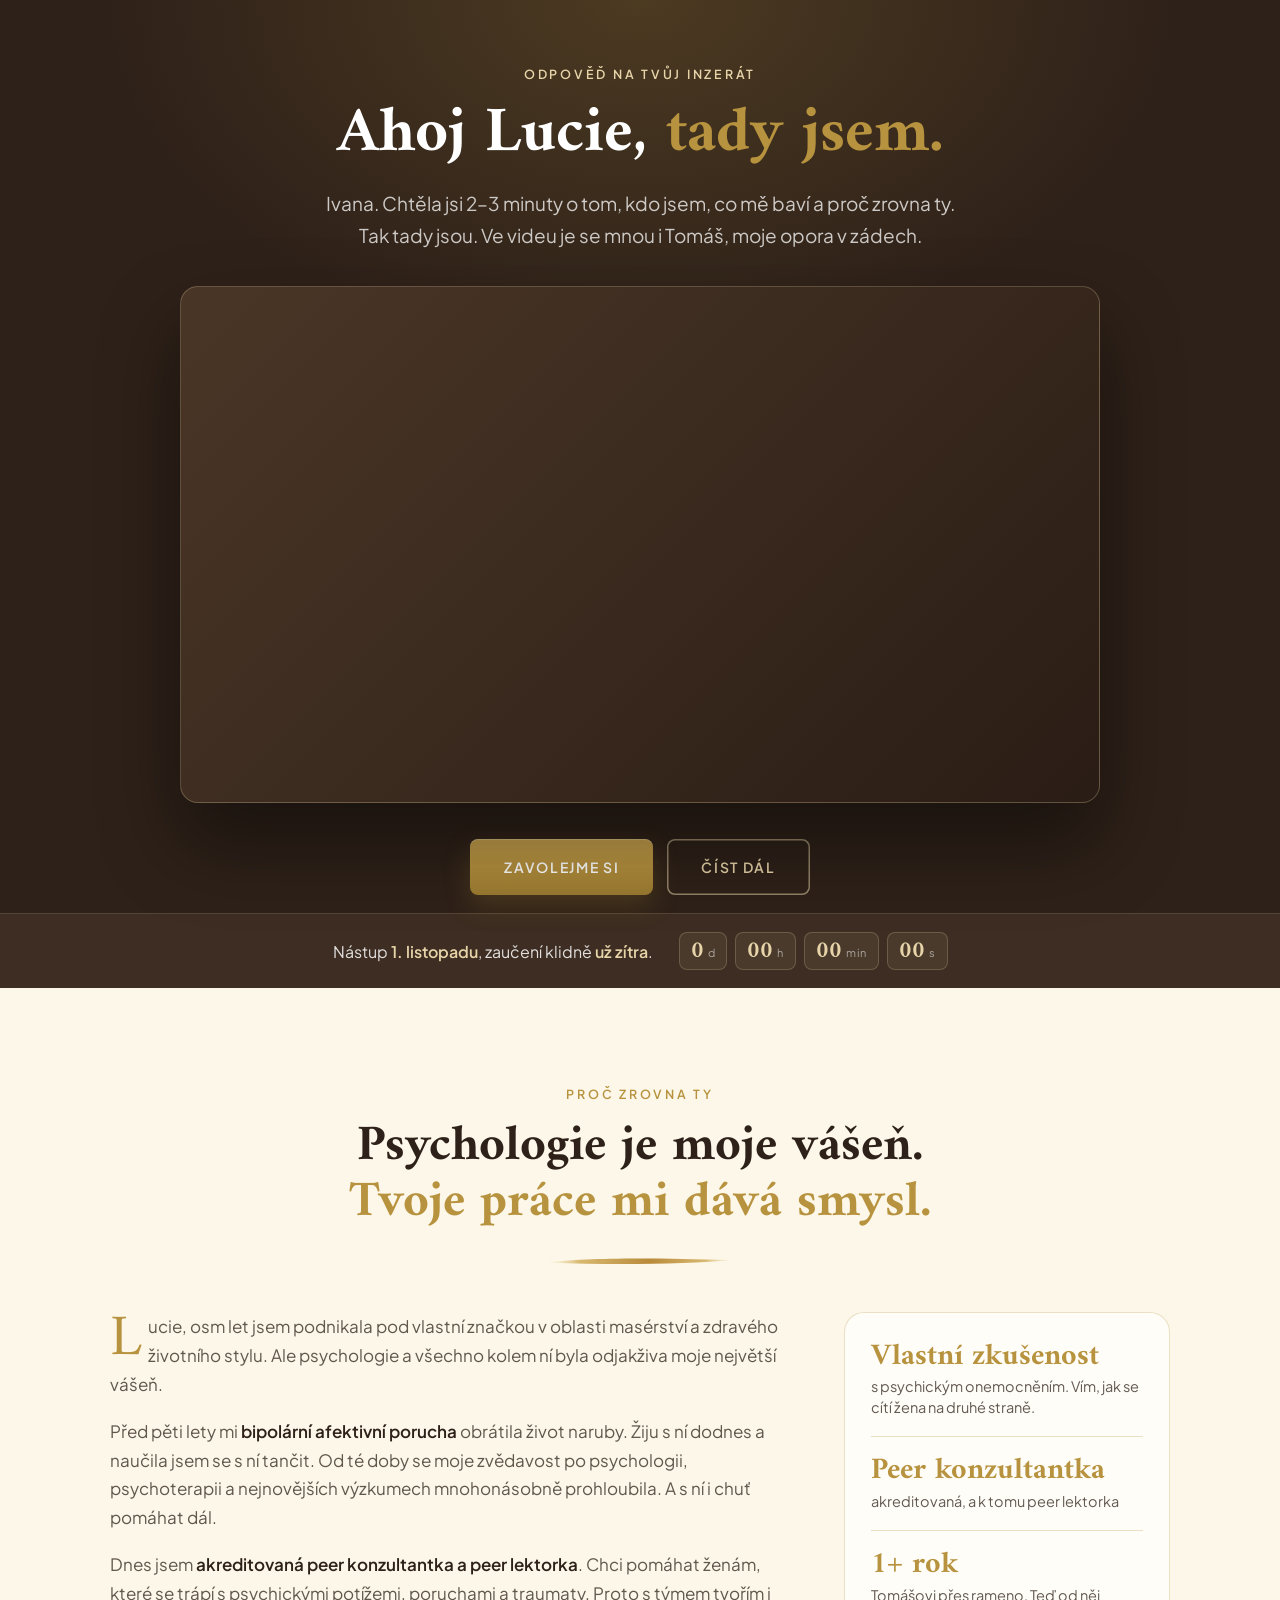
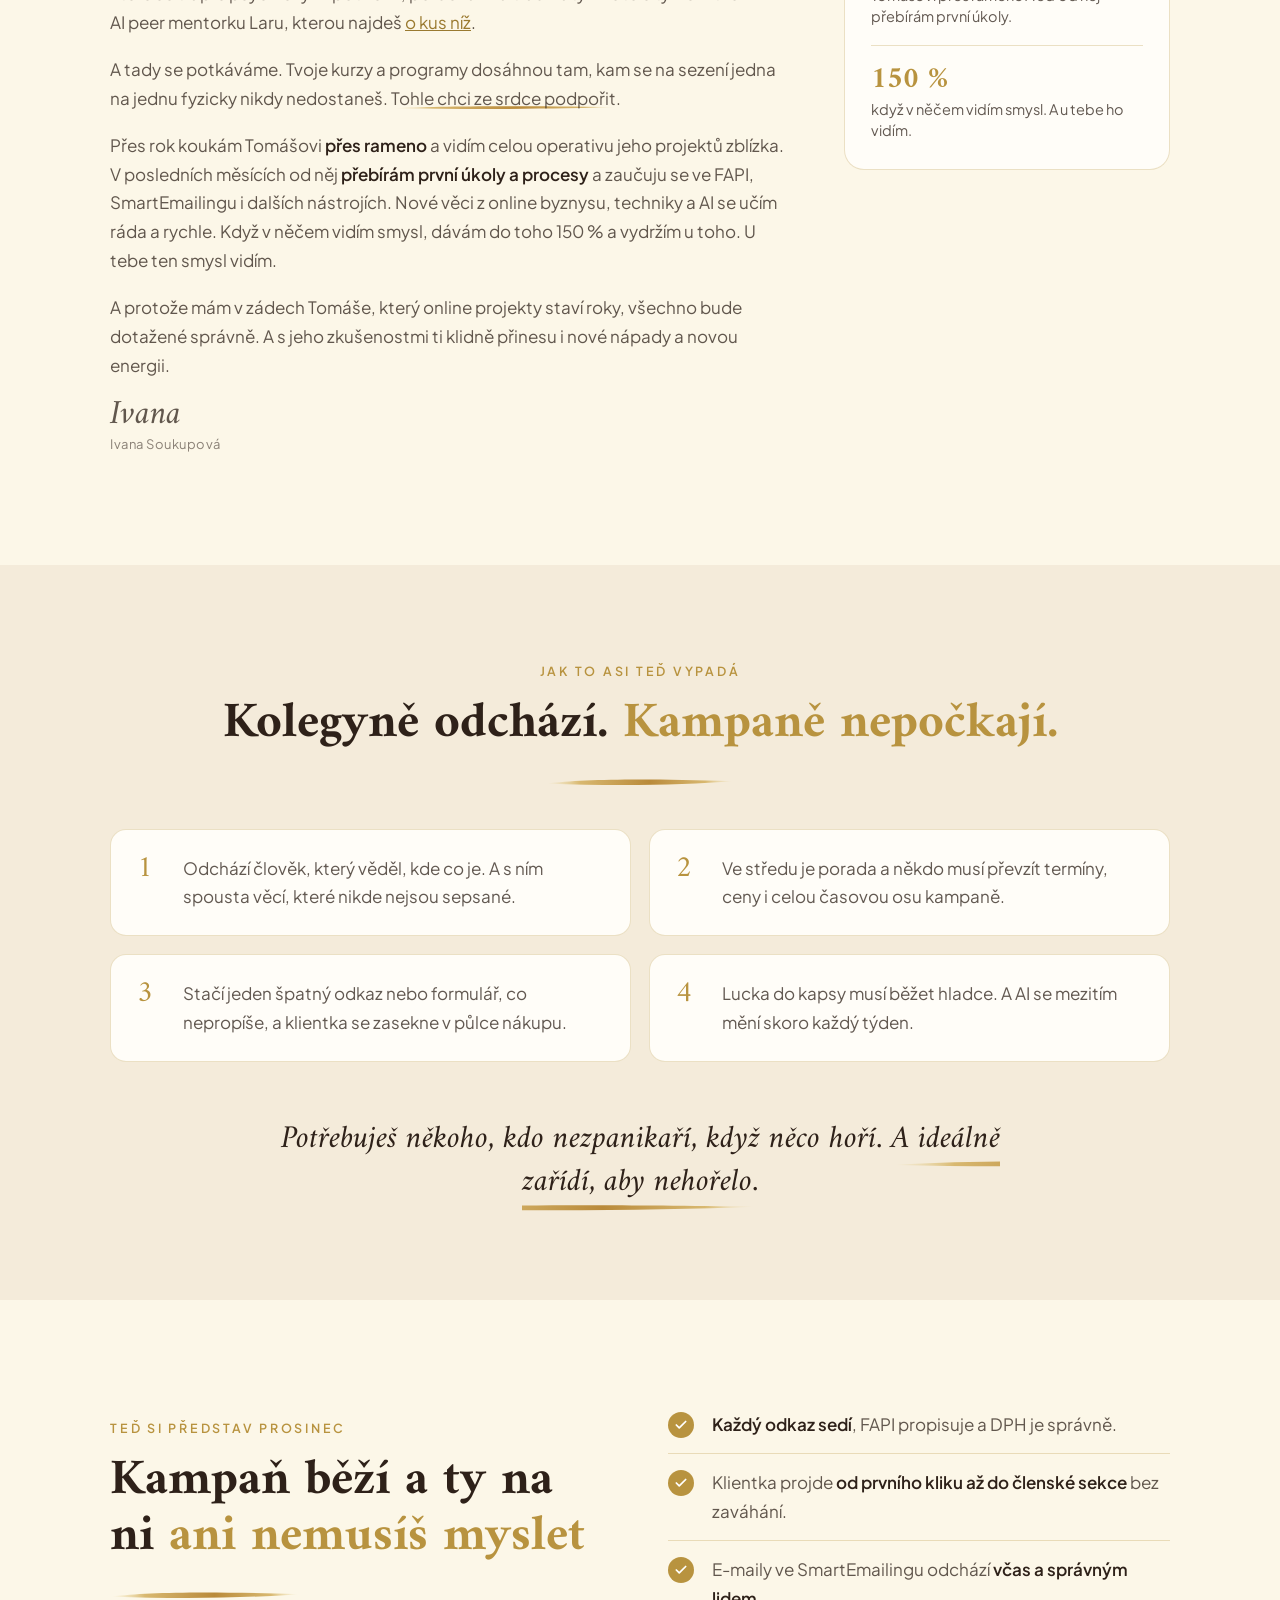
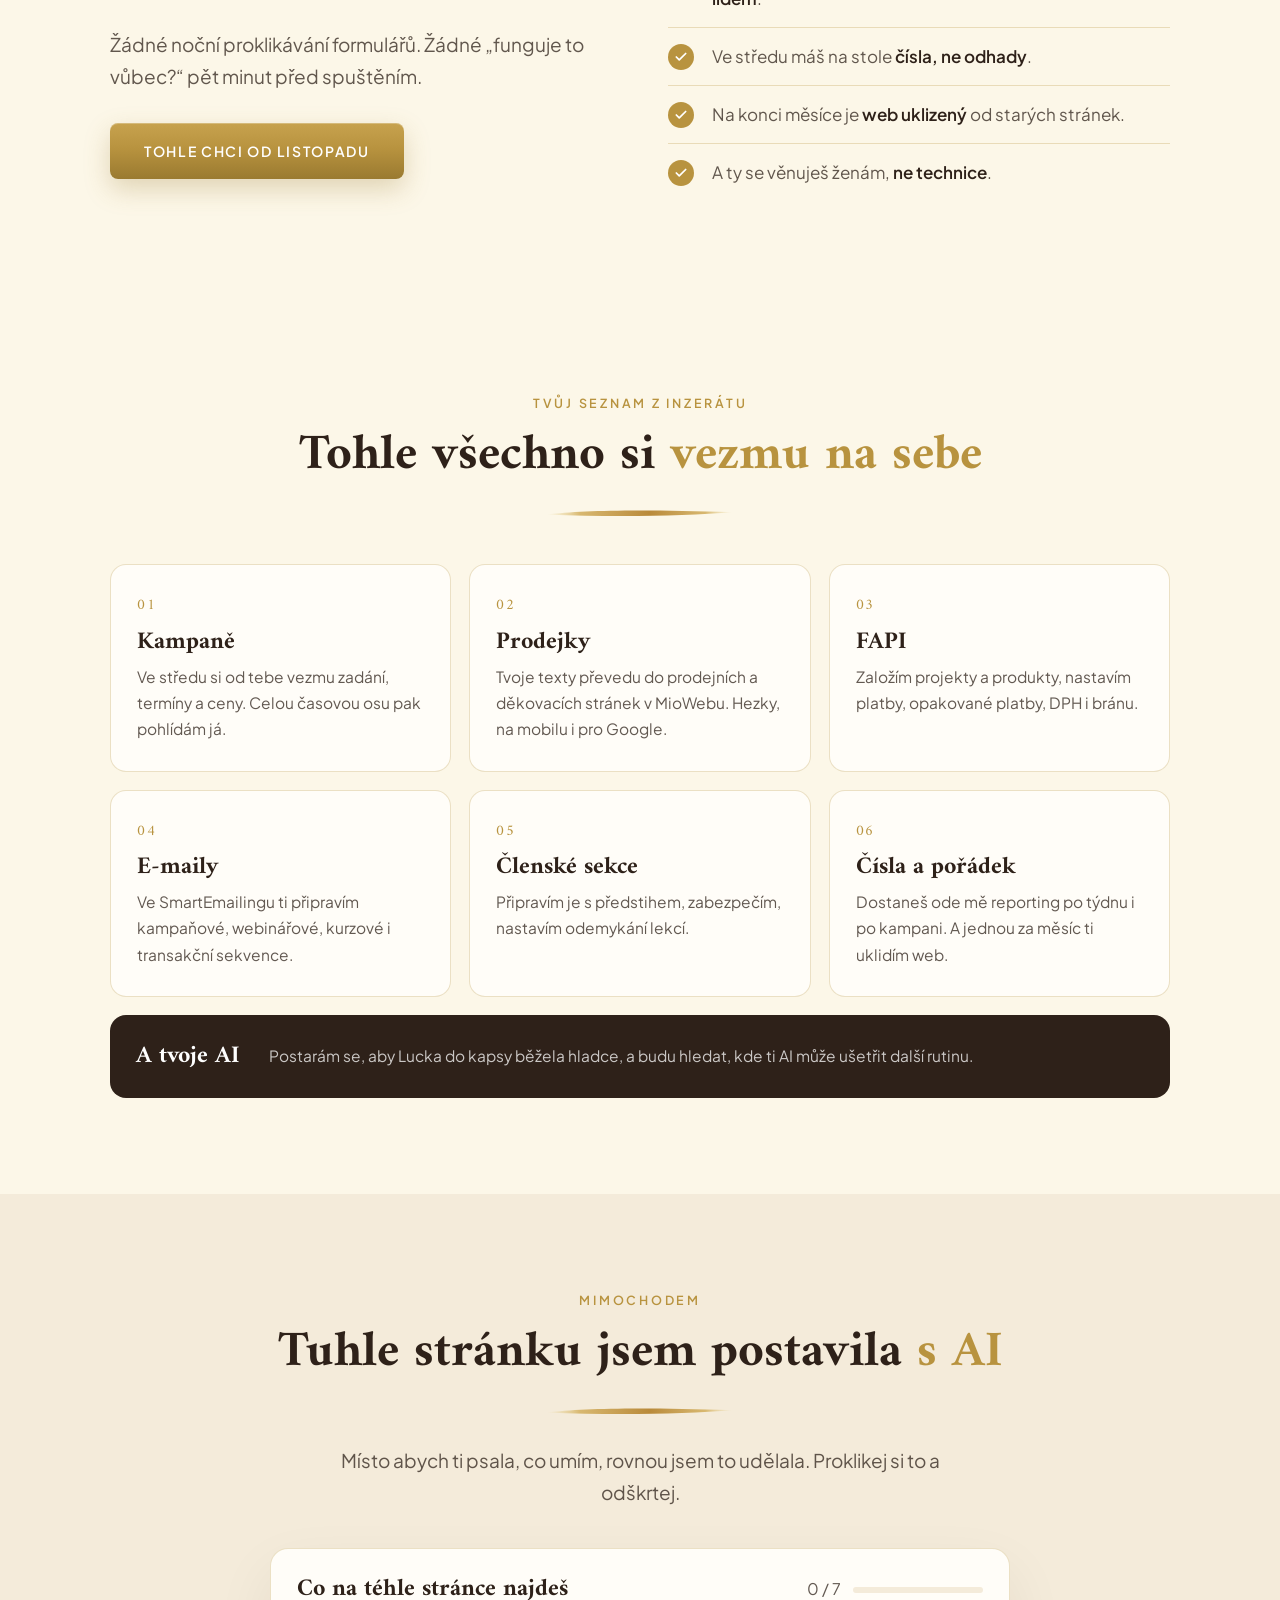
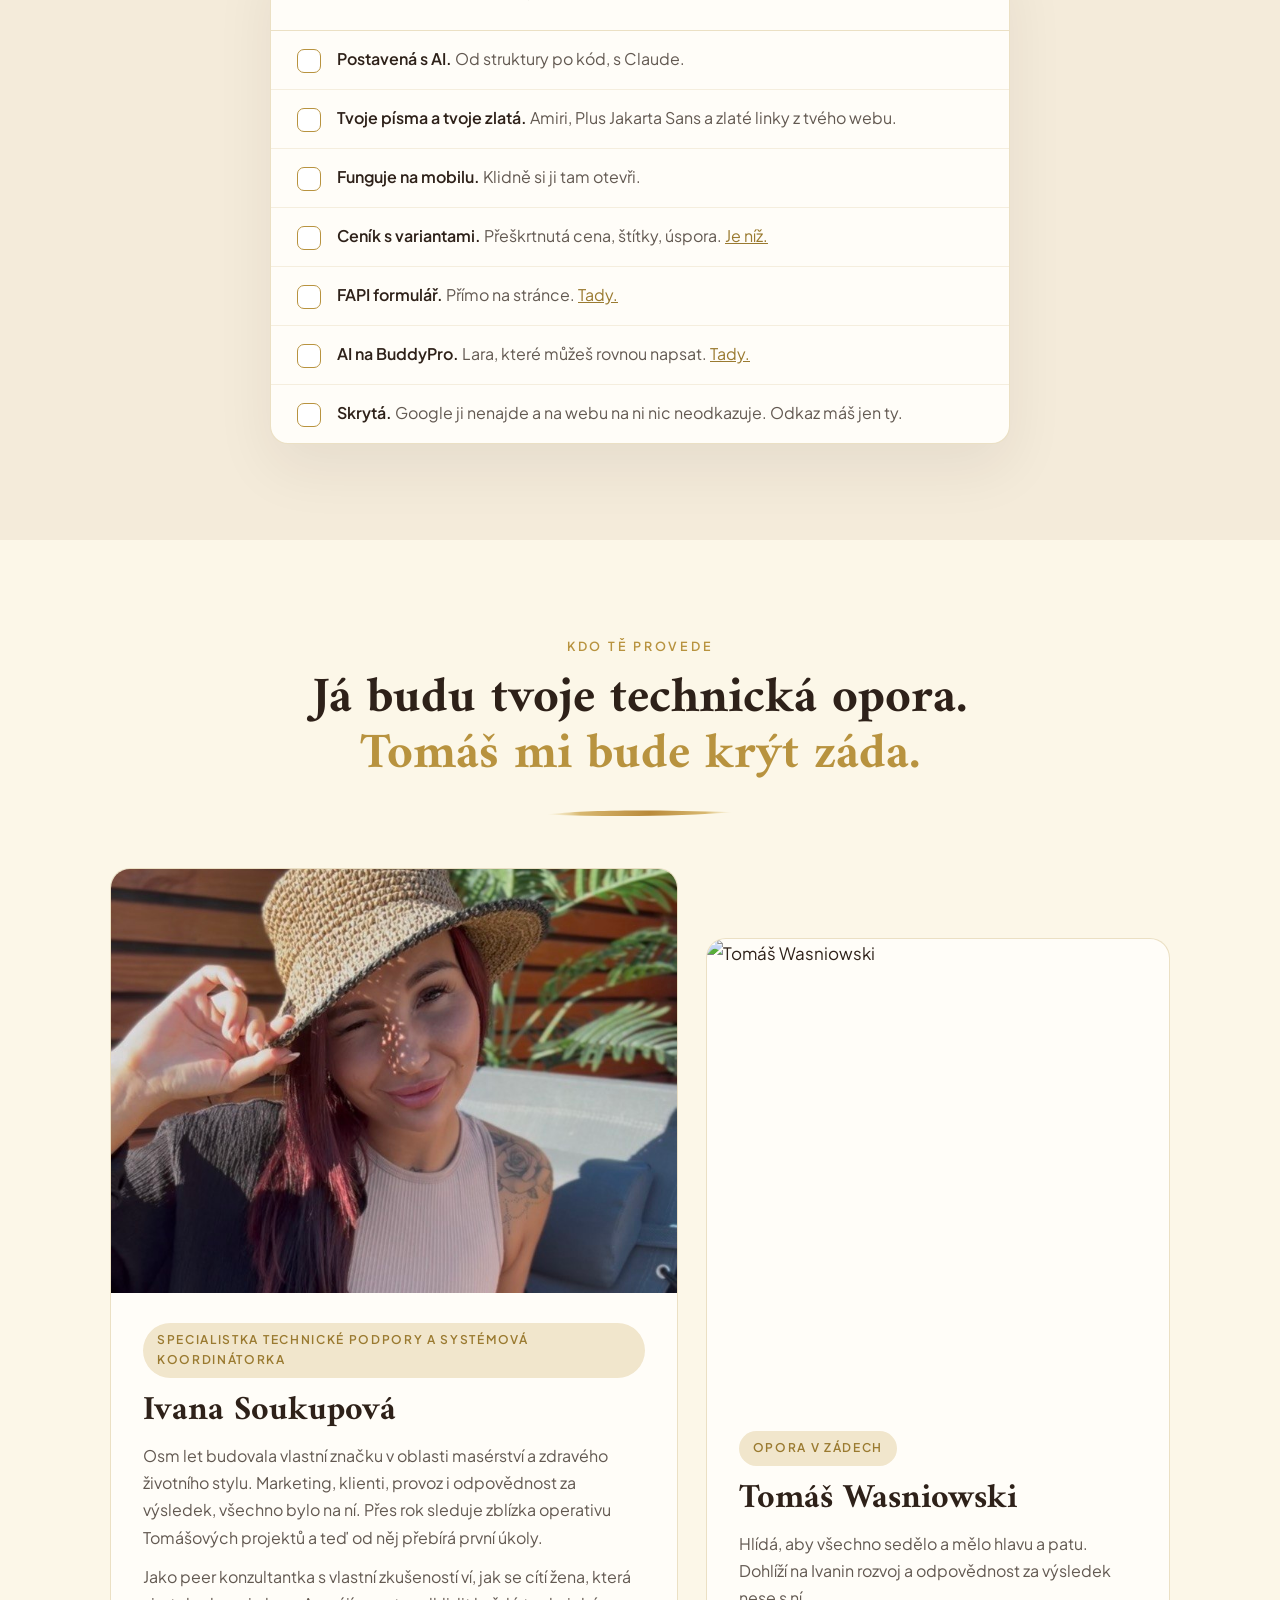
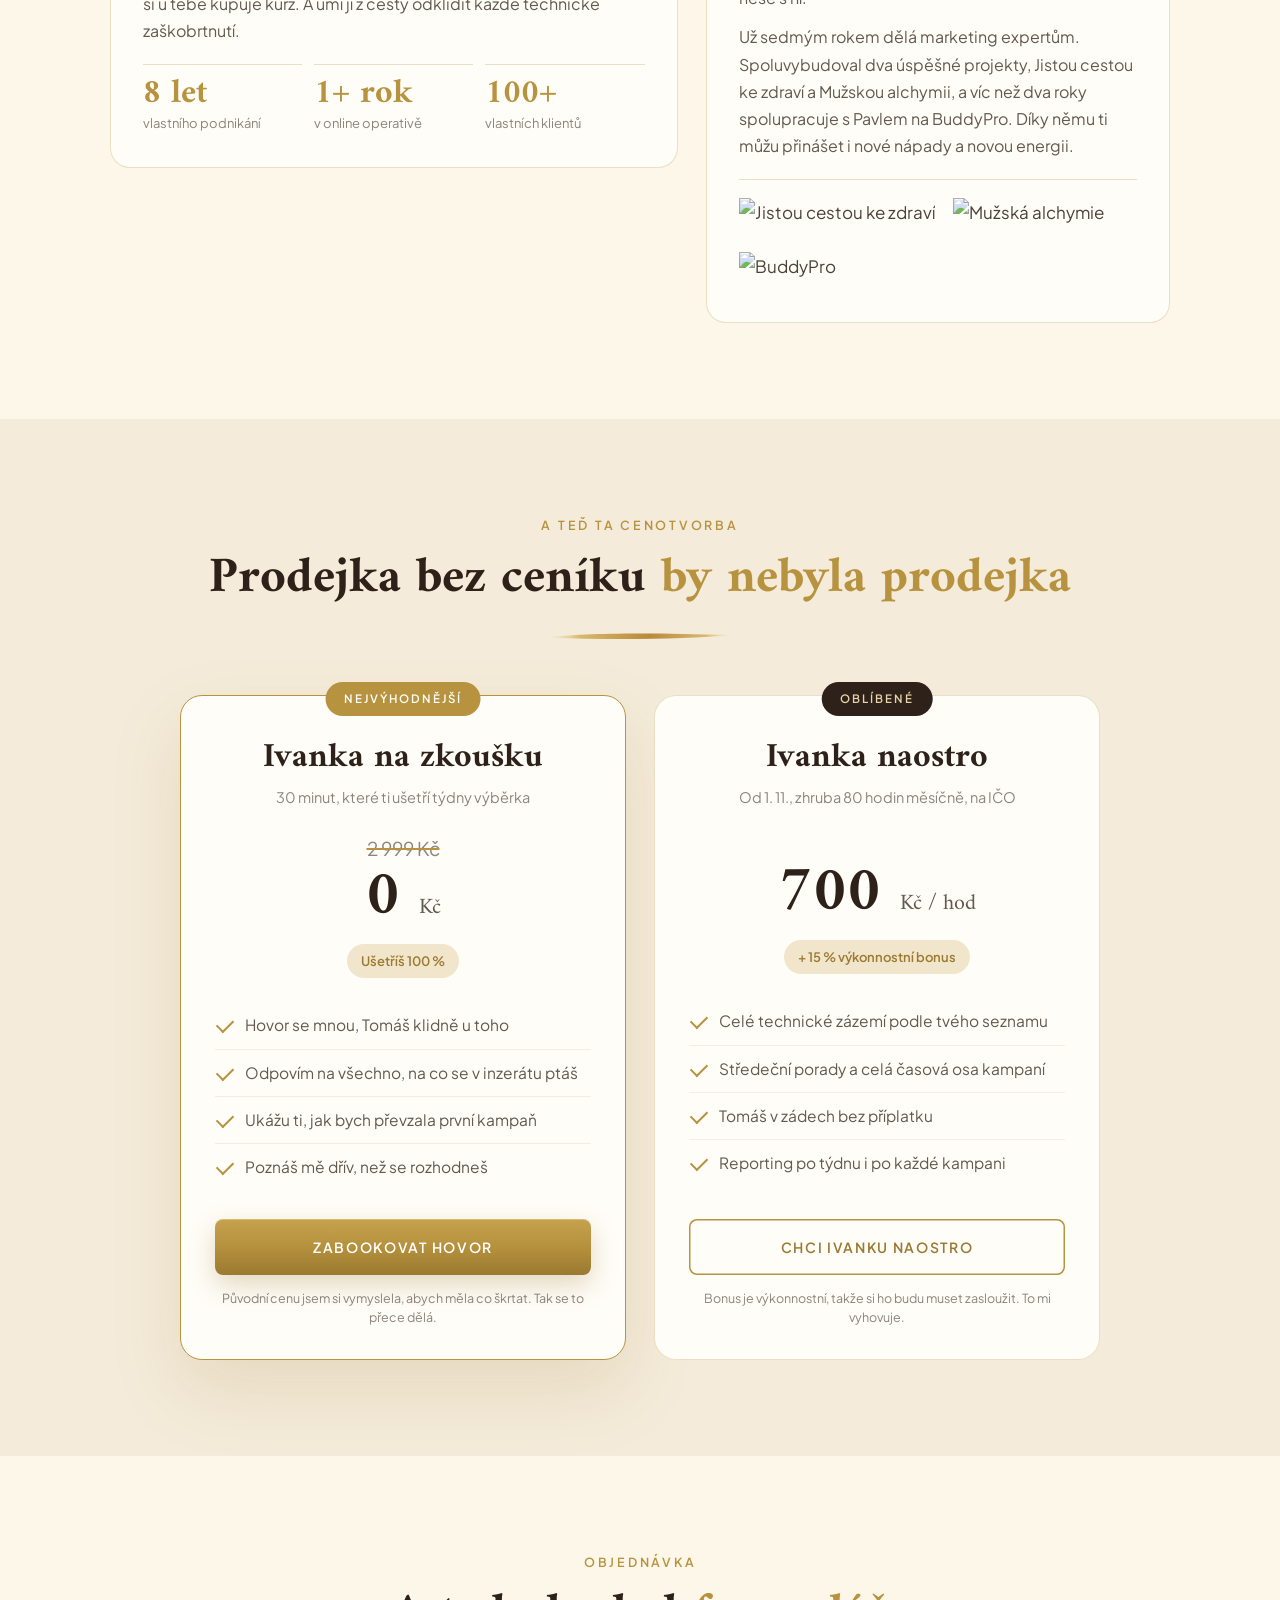
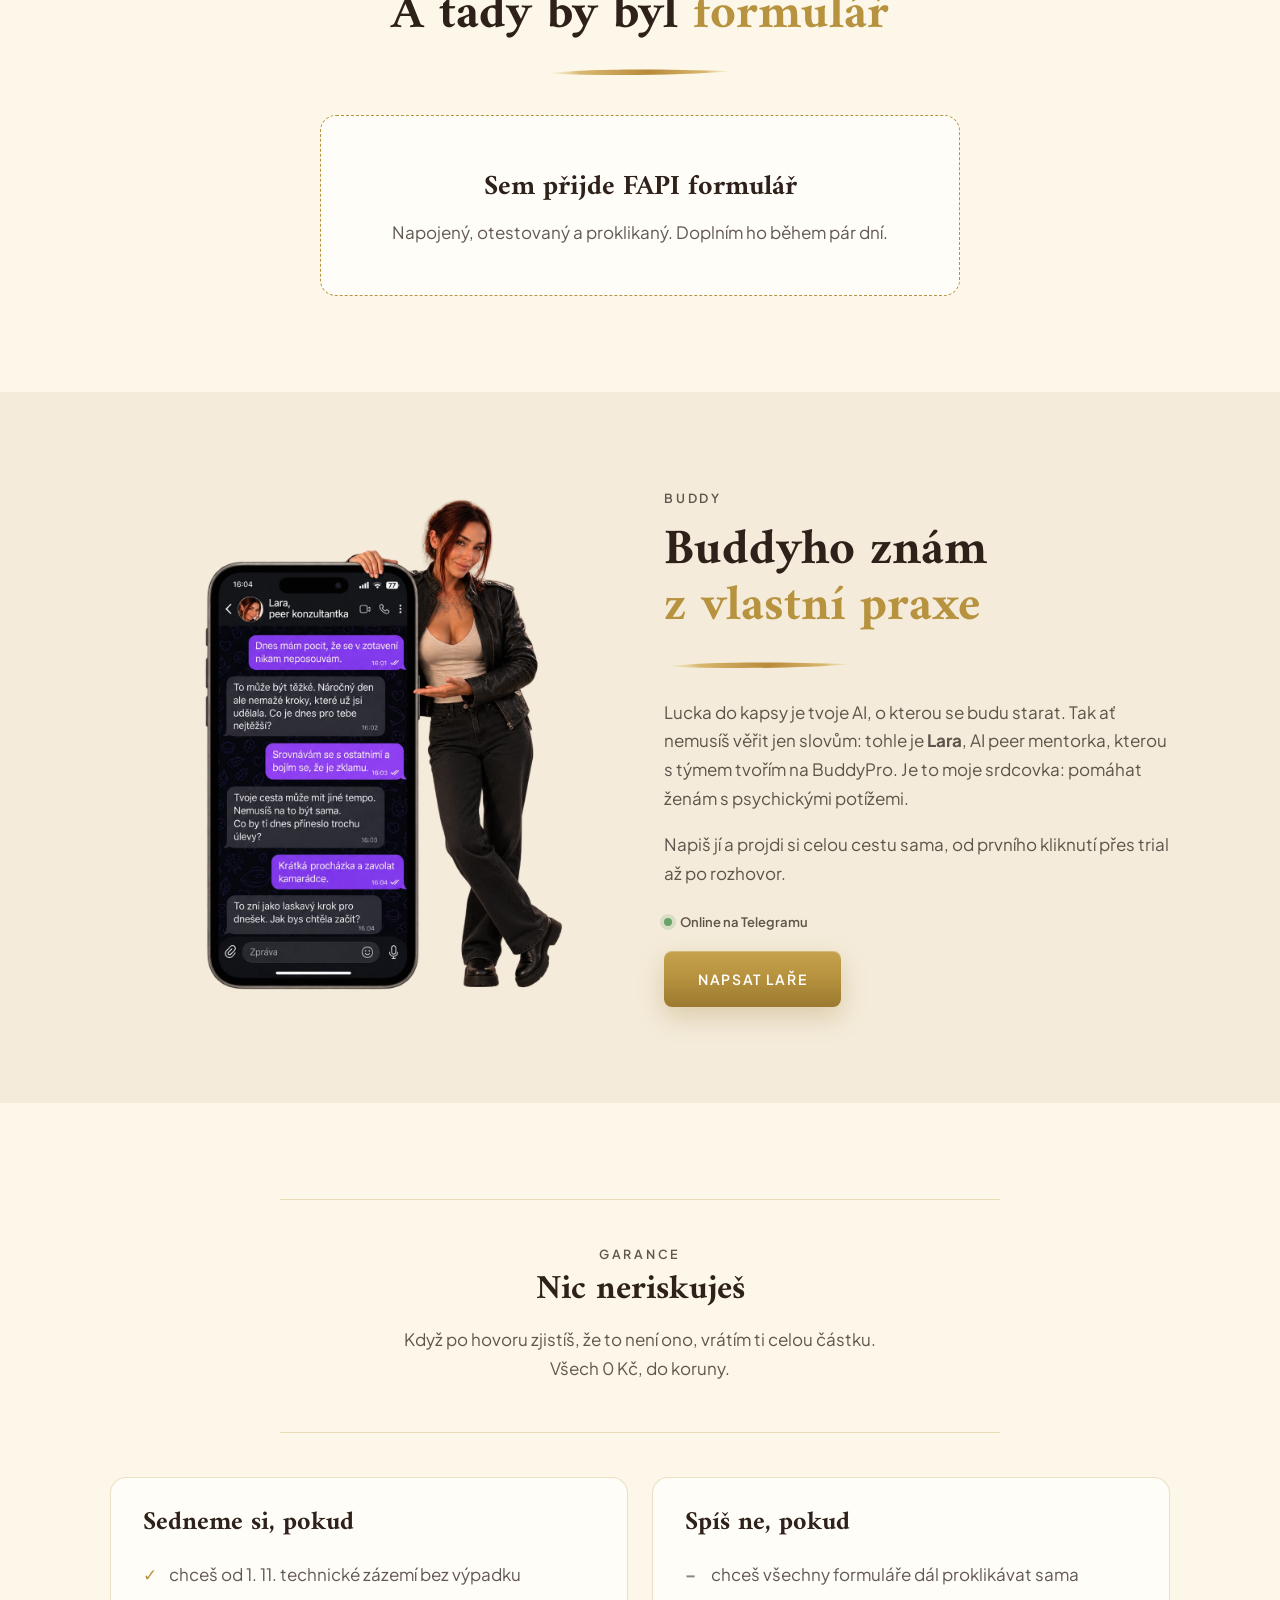
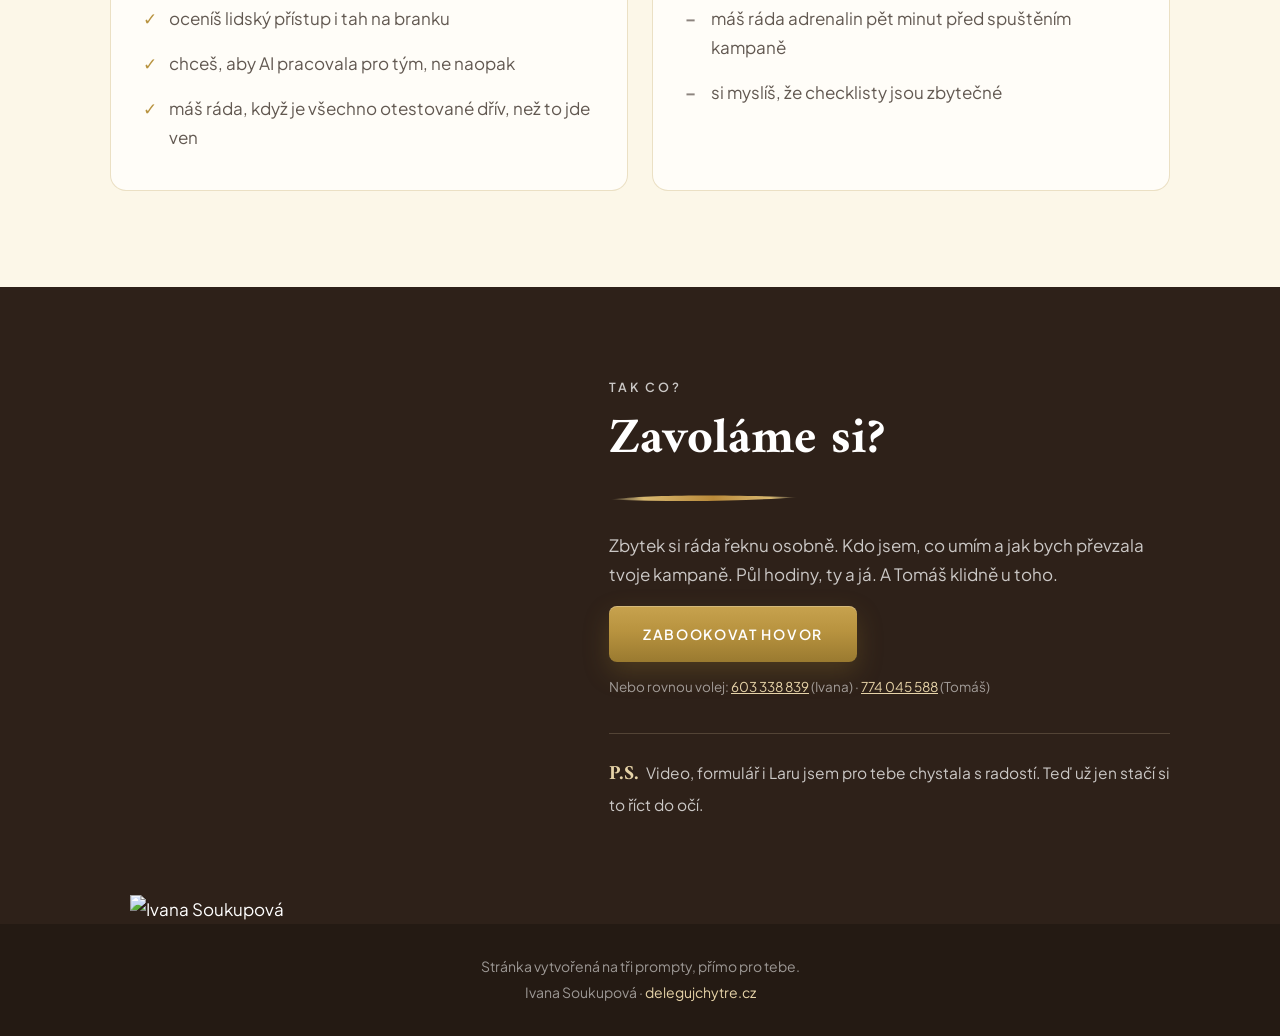
==== commit 673c383c: "Pro Lucii: odemykání lekcí Co-Authored-By: Claude Opus 5.5 <noreply@anthropic.com>" ====
--- a/pro-lucii/index.html
+++ b/pro-lucii/index.html
@@ -369,7 +369,7 @@
       <div class="task"><span class="task__ico">02</span><h3>Prodejky</h3><p>Tvoje texty převedu do prodejních a děkovacích stránek v MioWebu. Hezky, na mobilu i pro Google.</p></div>
       <div class="task"><span class="task__ico">03</span><h3>FAPI</h3><p>Založím projekty a produkty, nastavím platby, opakované platby, DPH i bránu.</p></div>
       <div class="task"><span class="task__ico">04</span><h3>E-maily</h3><p>Ve SmartEmailingu ti připravím kampaňové, webinářové, kurzové i transakční sekvence.</p></div>
-      <div class="task"><span class="task__ico">05</span><h3>Členské sekce</h3><p>Připravím je s předstihem, zabezpečím, nastavím uvolňování lekcí i doprovodné skupiny.</p></div>
+      <div class="task"><span class="task__ico">05</span><h3>Členské sekce</h3><p>Připravím je s předstihem, zabezpečím, nastavím odemykání lekcí.</p></div>
       <div class="task"><span class="task__ico">06</span><h3>Čísla a pořádek</h3><p>Dostaneš ode mě reporting po týdnu i po kampani. A jednou za měsíc ti uklidím web.</p></div>
       <div class="task task--wide"><h3>A tvoje AI</h3><p>Postarám se, aby Lucka do kapsy běžela hladce, a budu hledat, kde ti AI může ušetřit další rutinu.</p></div>
     </div>
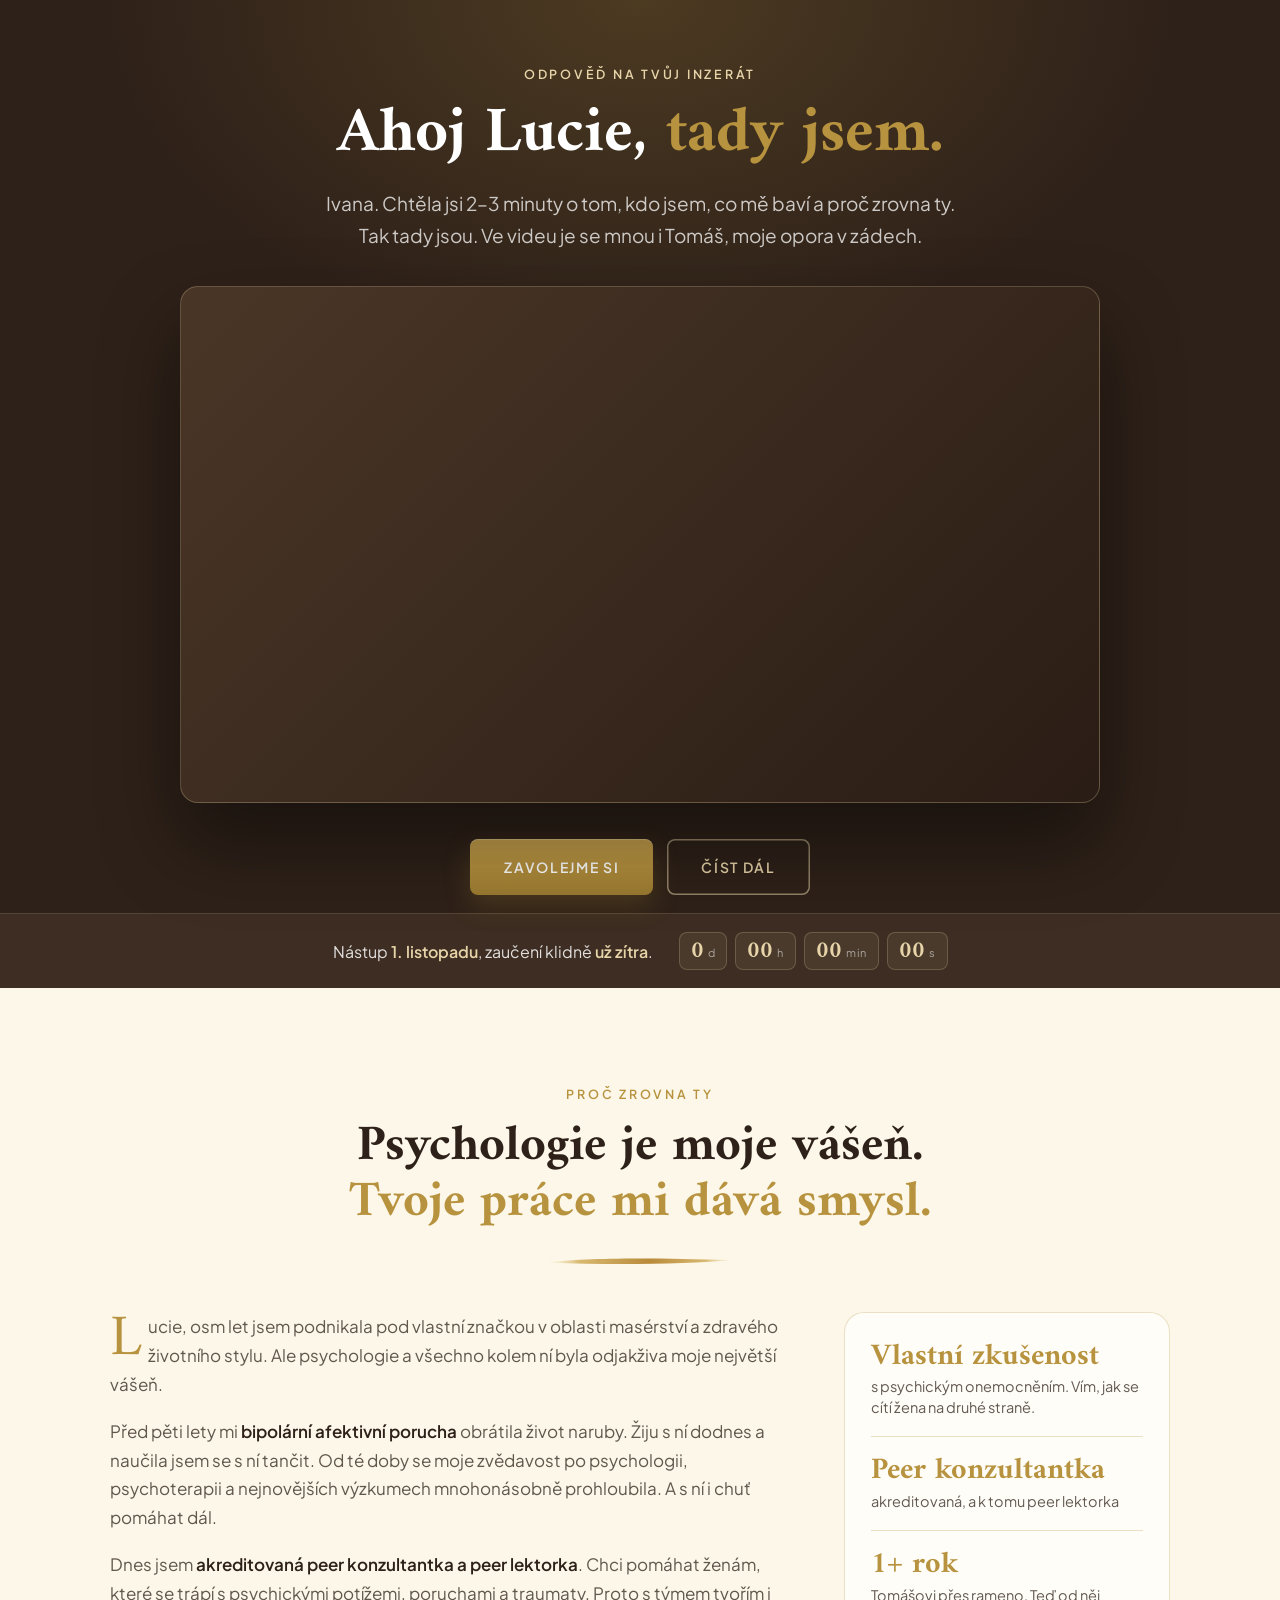
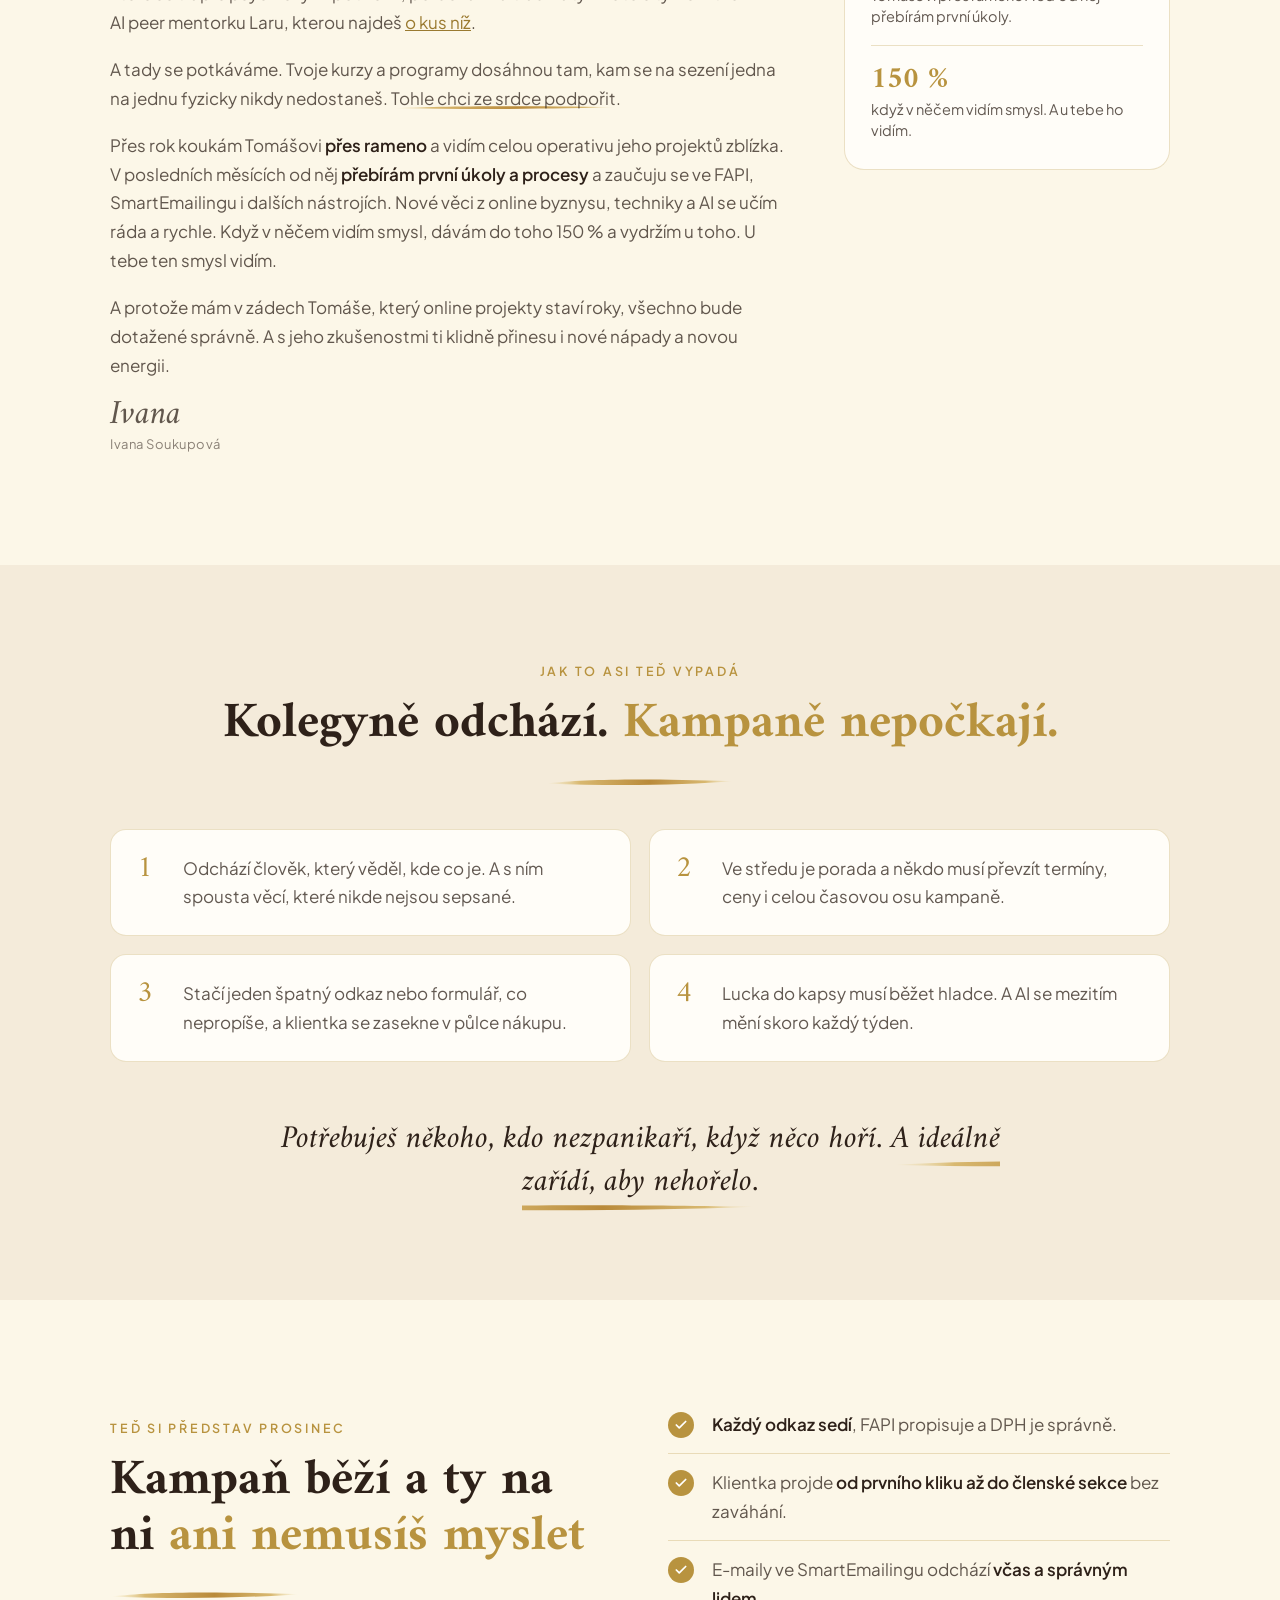
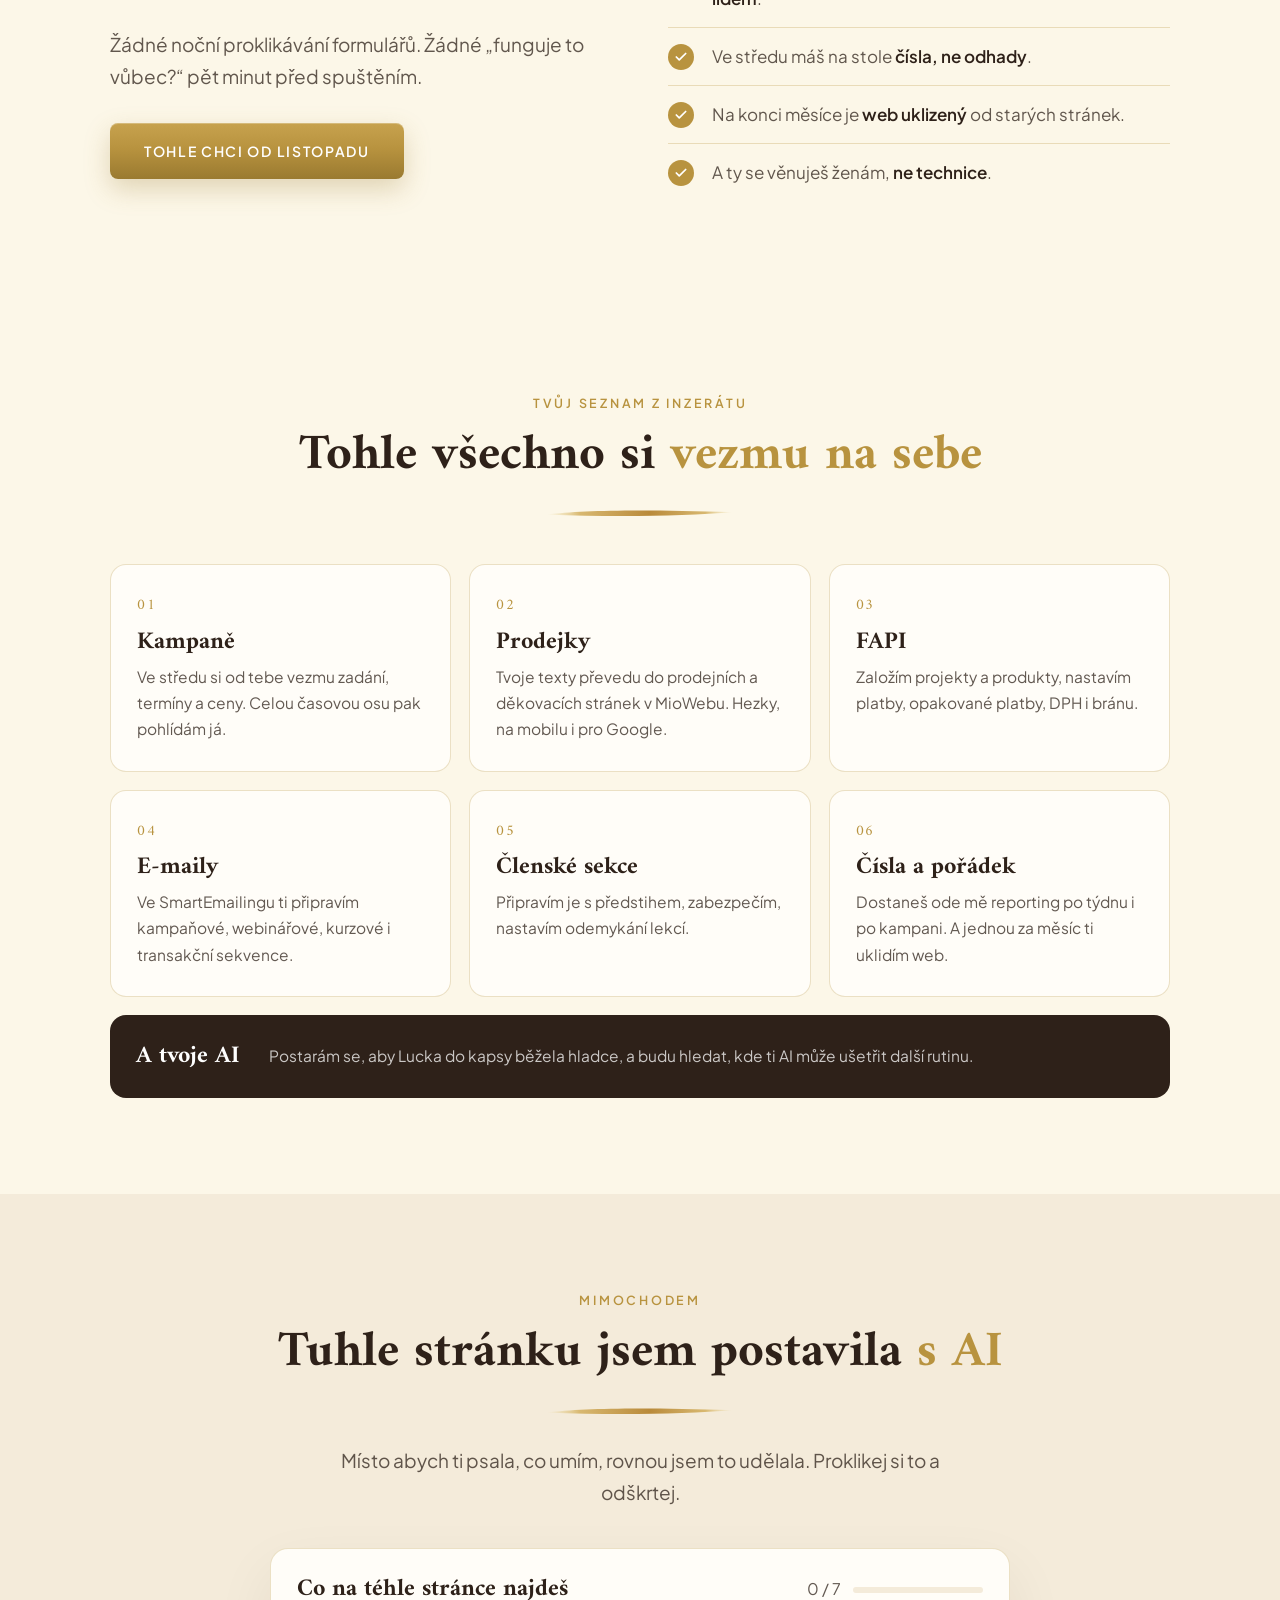
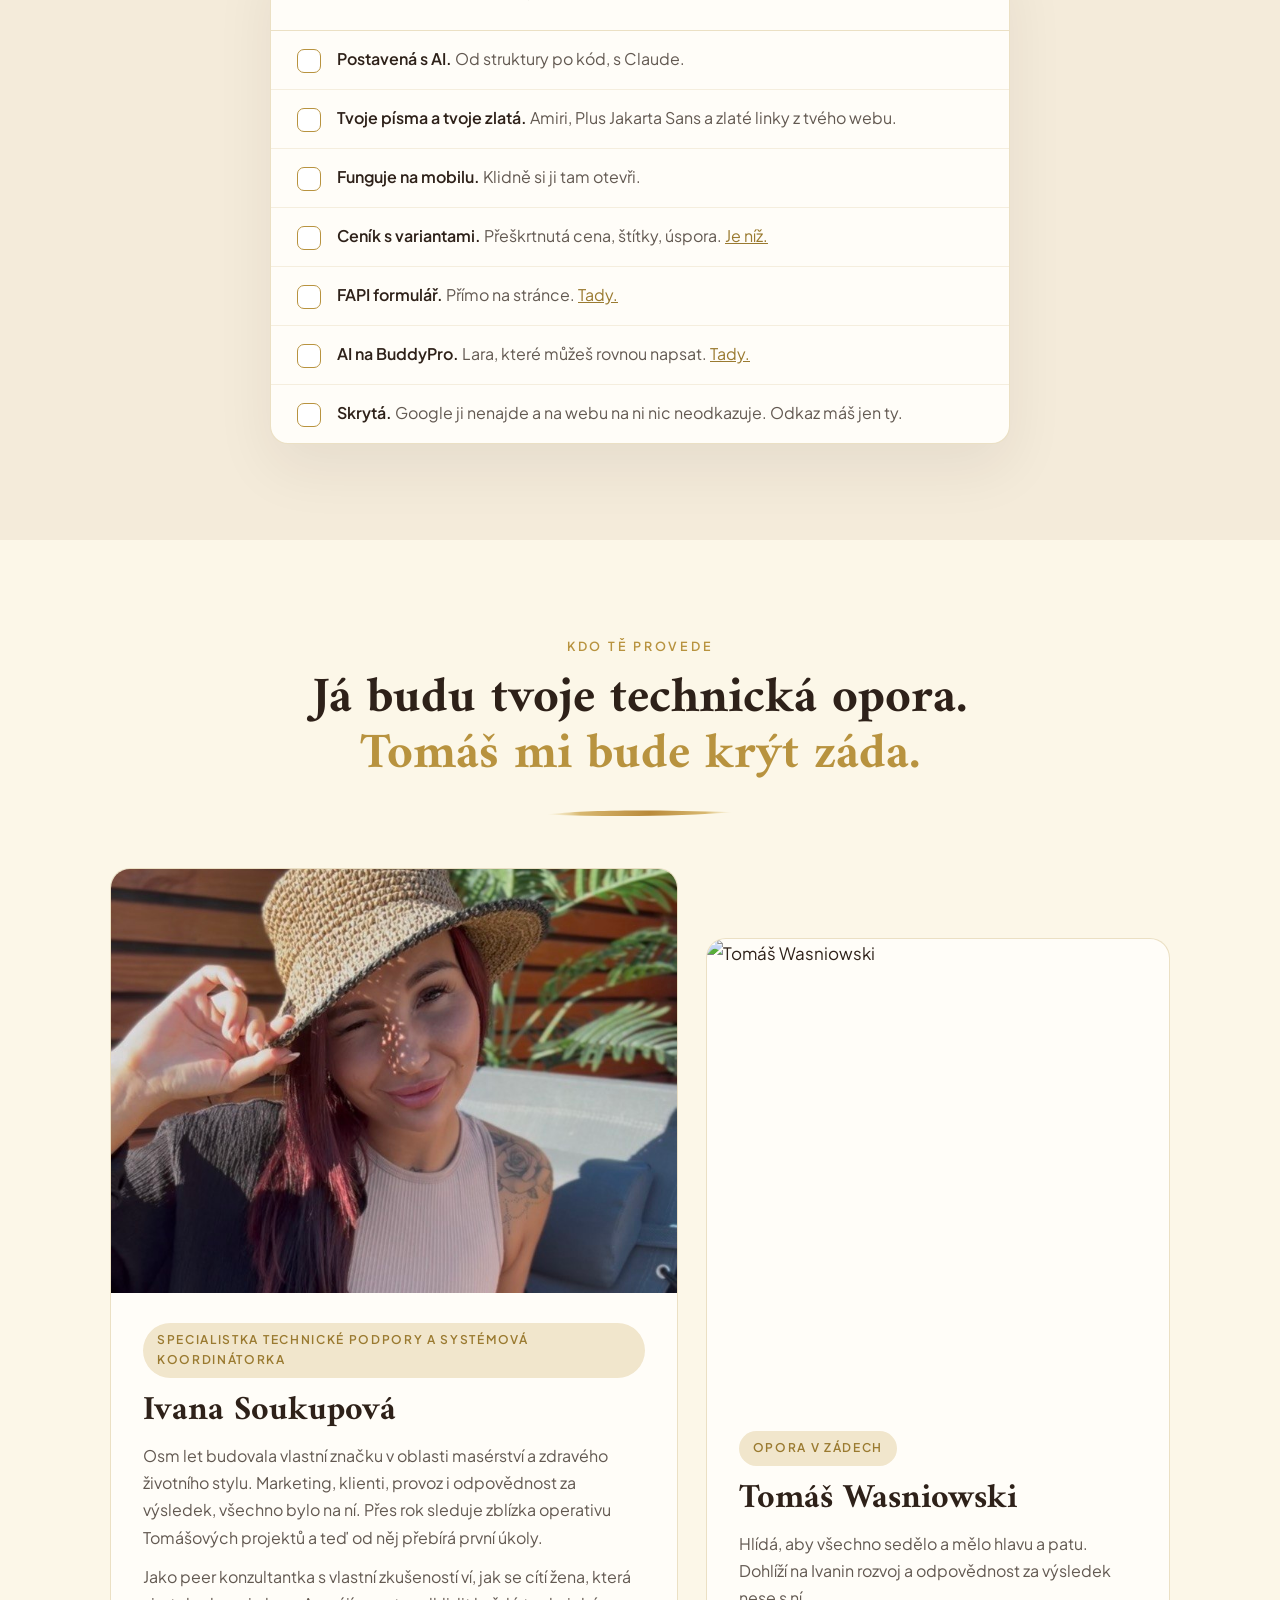
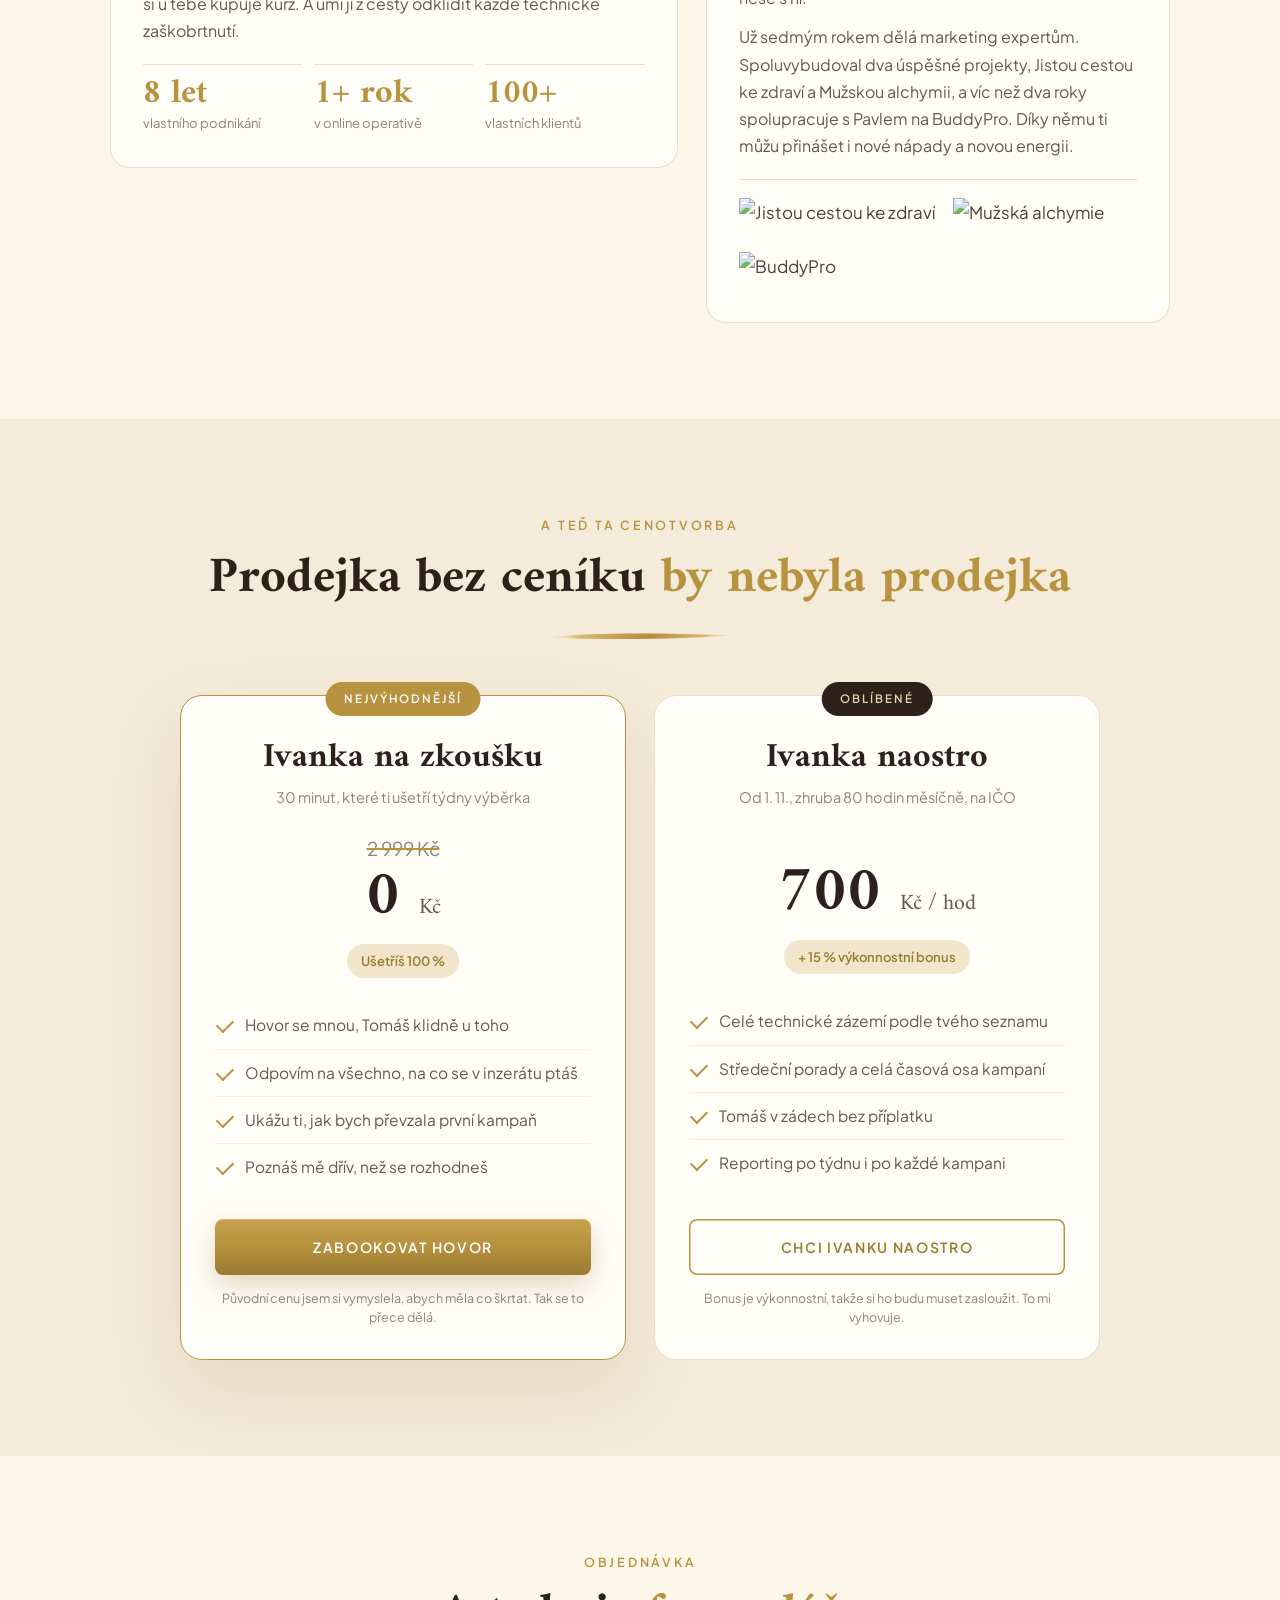
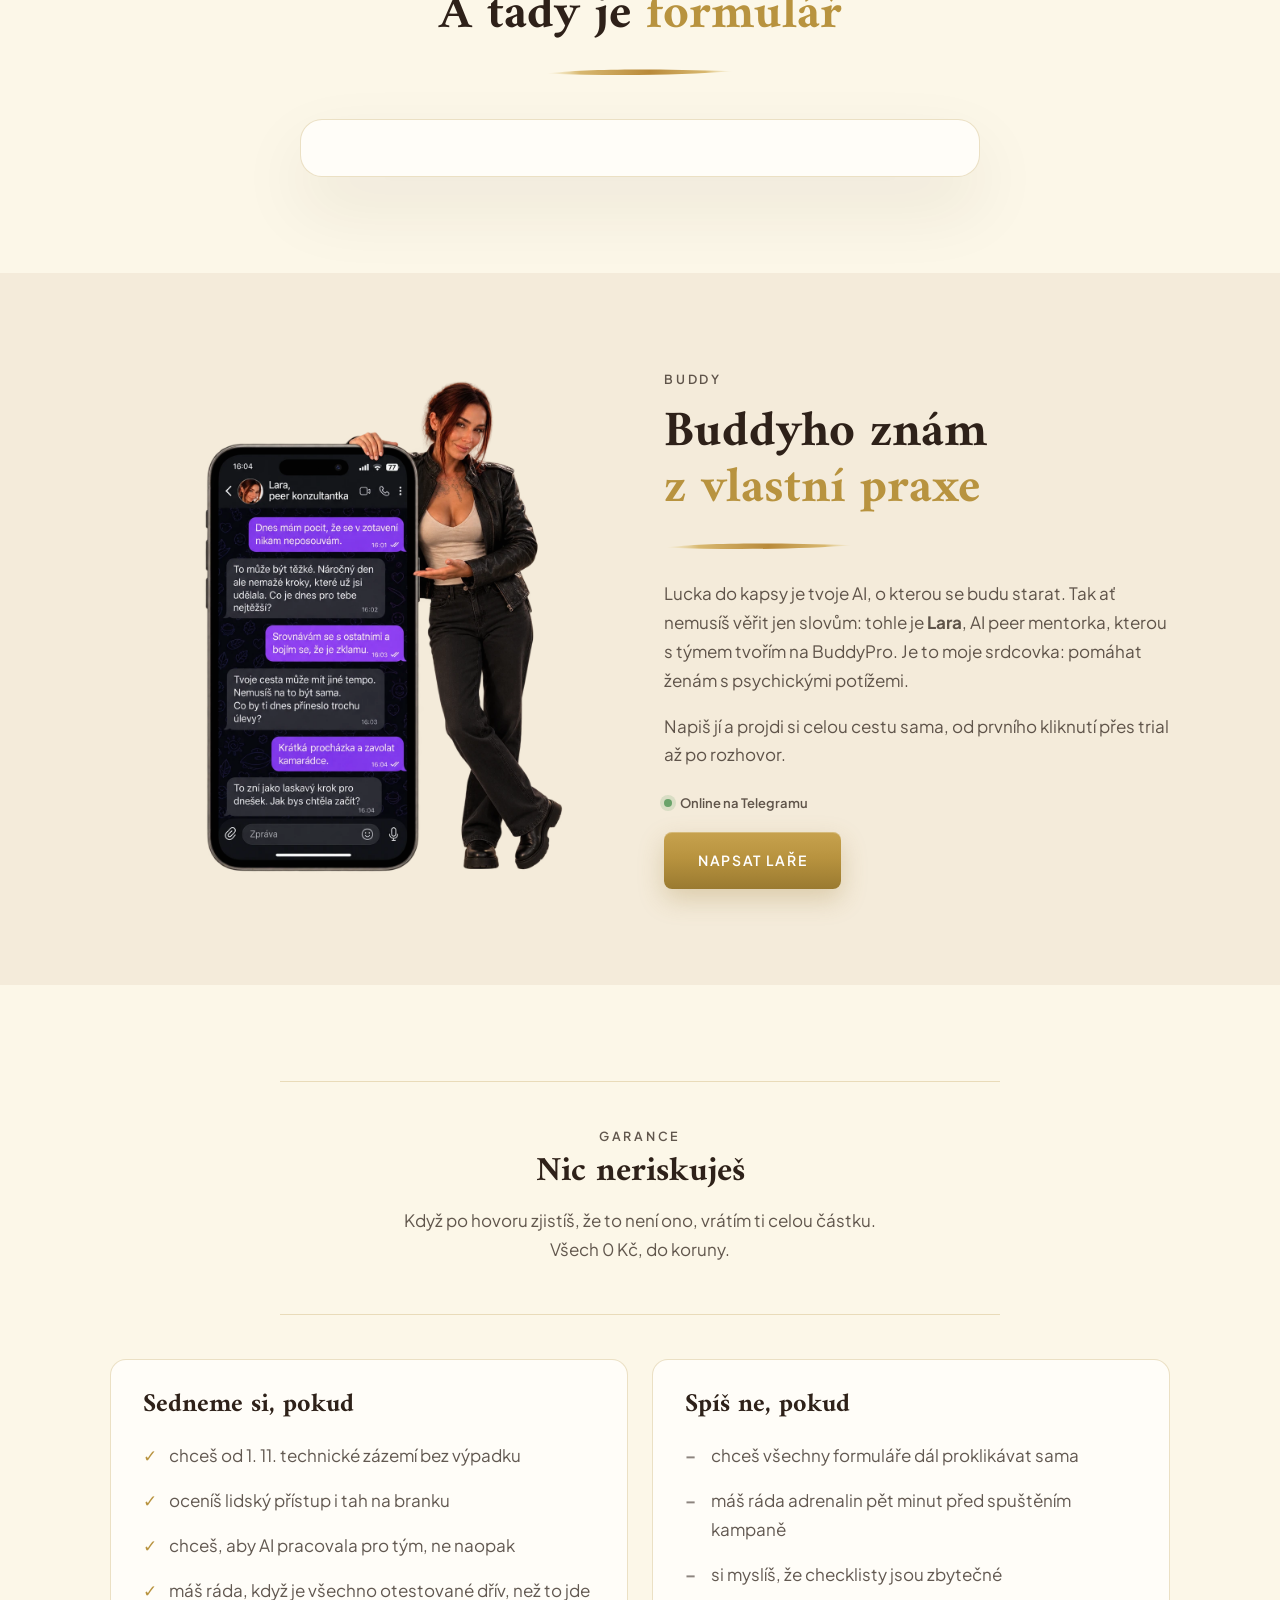
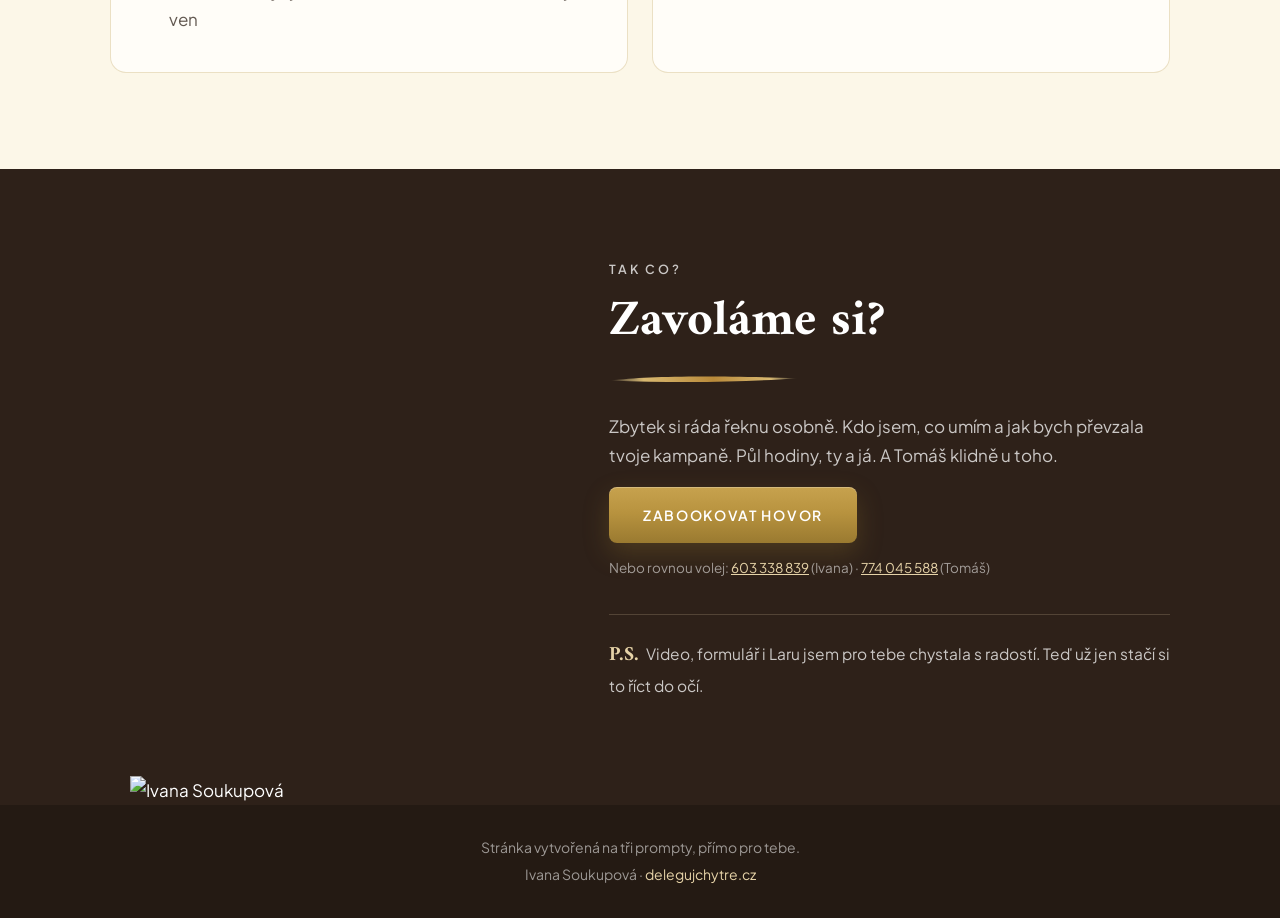
==== commit f8a10881: "Pro Lucii: FAPI formulář sladěný s designem stránky Co-Authored-By: Claude Opus 5.5 <noreply@anthrop" ====
--- a/pro-lucii/index.html
+++ b/pro-lucii/index.html
@@ -188,9 +188,47 @@
 .price li::before{content:"";position:absolute;left:2px;top:17px;width:14px;height:8px;border:solid var(--gold);border-width:0 0 2px 2px;transform:rotate(-45deg)}
 .price__fine{font-size:12.5px;color:var(--ink-mute);margin:14px 0 0;line-height:1.5}
 
-/* FAPI */
-.fapi{max-width:640px;margin:36px auto 0;background:#fffdf8;border:1.5px dashed var(--gold);border-radius:var(--radius);padding:48px 26px;text-align:center;color:var(--ink-soft)}
-.fapi b{display:block;font-family:var(--serif);font-size:28px;color:var(--ink);margin-bottom:6px}
+/* FAPI – formulář sladěný se stránkou */
+.fapi{max-width:680px;margin:40px auto 0;background:#fffdf8;border:1px solid var(--line);border-radius:22px;padding:34px 34px 22px;text-align:left;box-shadow:0 30px 70px rgba(46,33,25,.08)}
+.fapi .fapi-order-form{
+  max-width:none!important;margin:0!important;font-family:var(--sans)!important;
+  --background-color:transparent!important;--font-size:16px!important;--color:#2e2119!important;
+  --input-color:#b8933f!important;--sale-color:#9a7a30!important;
+  --container-header-background-color:transparent!important;--container-header-font-size:24px!important;
+  --container-header-color:#2e2119!important;--container-header-border-radius:0px!important;
+  --submit-button-border-radius:8px!important;--submit-button-background-color:#b8933f!important;
+  --submit-button-text-color:#ffffff!important;--submit-button-font-size:14px!important;
+}
+.fapi .fapi-order-form *{font-family:var(--sans)}
+.fapi form.f-border{border:0!important}
+.fapi .fapi-form-basic-block{margin-bottom:10px}
+.fapi .fapi-container-header{background:none!important;padding:6px 0 10px!important;border-bottom:1px solid var(--line);margin-bottom:6px}
+.fapi .fapi-container-header,.fapi .fapi-container-header *{font-family:var(--serif)!important;font-weight:700!important;font-size:24px!important;color:var(--ink)!important;text-align:left!important}
+.fapi .f-p-6{padding:18px 0!important}
+.fapi .fapi-form-basic-data,.fapi .fapi-form-payment-methods{padding-left:0!important;padding-right:0!important}
+.fapi .product-row{background:var(--cream);border:1.5px solid var(--gold);border-radius:12px;padding:16px 18px}
+.fapi .product-row label,.fapi .product-row .f-inline{font-weight:600;color:var(--ink)}
+.fapi .fapi-form-item-price{font-family:var(--serif);font-size:24px;font-weight:700;color:var(--ink)}
+.fapi label{color:var(--ink-soft);font-size:14.5px}
+.fapi .f-form-input,.fapi .fapi-form-default-input-country button{border:1px solid rgba(184,147,63,.35)!important;border-radius:10px!important;background:#fff!important;padding-top:10px!important;padding-bottom:10px!important;color:var(--ink)!important;box-shadow:none!important;transition:border-color .15s,box-shadow .15s}
+.fapi .f-form-input{min-height:46px}
+.fapi .fapi-form-default-input-country .f-form-input,.fapi .fapi-form-default-input-country button{min-height:46px}
+.fapi .fapi-form-basic-data .sm\:f-flex{align-items:center}
+.fapi .fapi-form-basic-data label{padding-top:0!important}
+.fapi .f-form-input:focus{border-color:var(--gold)!important;box-shadow:0 0 0 4px rgba(184,147,63,.15)!important;outline:none!important}
+.fapi .f-form-radio,.fapi .f-form-checkbox{color:var(--gold)!important;border-color:var(--gold)!important}
+.fapi .f-form-radio:checked,.fapi .f-form-checkbox:checked{background-color:var(--gold)!important}
+.fapi .fapi-form-payment-method > div{border:1px solid rgba(184,147,63,.3)!important;border-radius:12px!important;box-shadow:none!important;background:#fff!important}
+.fapi .fapi-form-payment-method > div:hover{border-color:var(--gold)!important}
+.fapi .fapi-form-payment-method > div.payment-method-selected{border:2px solid var(--gold)!important;background:var(--cream)!important;box-shadow:0 10px 24px rgba(154,122,48,.15)!important}
+.fapi .fapi-form-result{border-top:1px solid var(--line);padding-top:18px}
+.fapi .fapi-form-prices-repayment-with-vat-value,.fapi .fapi-form-prices [class*="-value"]{font-family:var(--serif)!important;font-size:30px!important;font-weight:700;color:var(--ink)!important}
+.fapi .fapi-submit-button{width:100%;background:linear-gradient(180deg,#c7a24e 0%,var(--gold) 45%,var(--gold-d) 100%)!important;color:#fff!important;text-transform:uppercase;letter-spacing:.12em;font-weight:600!important;font-size:14px!important;padding:20px 24px!important;border-radius:8px!important;border:0!important;box-shadow:0 10px 26px rgba(154,122,48,.28),inset 0 1px 0 rgba(255,255,255,.25)!important;transition:transform .18s,box-shadow .18s;cursor:pointer}
+.fapi .fapi-submit-button:hover{transform:translateY(-2px);box-shadow:0 14px 32px rgba(154,122,48,.34)!important}
+.fapi .fapi-submit-button:focus{--tw-ring-color:rgba(184,147,63,.3)}
+/* plovoucí cenovka FAPI by na mobilu překrývala zbytek stránky */
+.fapi-float-price-container{display:none!important}
+@media (max-width:620px){.fapi{padding:24px 18px 16px;border-radius:18px}}
 
 /* Lara */
 .lara{display:grid;grid-template-columns:1fr 1fr;gap:48px;align-items:center}
@@ -490,12 +528,10 @@
 <section id="objednavka">
   <div class="wrap narrow center">
     <p class="eyebrow">Objednávka</p>
-    <h2>A tady by byl <em>formulář</em></h2>
+    <h2>A tady je <em>formulář</em></h2>
     <span class="brush"></span>
-    <!-- FAPI: sem vložit embed kód formuláře a smazat .fapi placeholder -->
     <div class="fapi">
-      <b>Sem přijde FAPI formulář</b>
-      Napojený, otestovaný a proklikaný. Doplním ho během pár dní.
+      <script type="text/javascript" src="https://form.fapi.cz/script.php?id=e330f926-2faf-4ab2-9aef-2b439155c7d8"></script>
     </div>
   </div>
 </section>
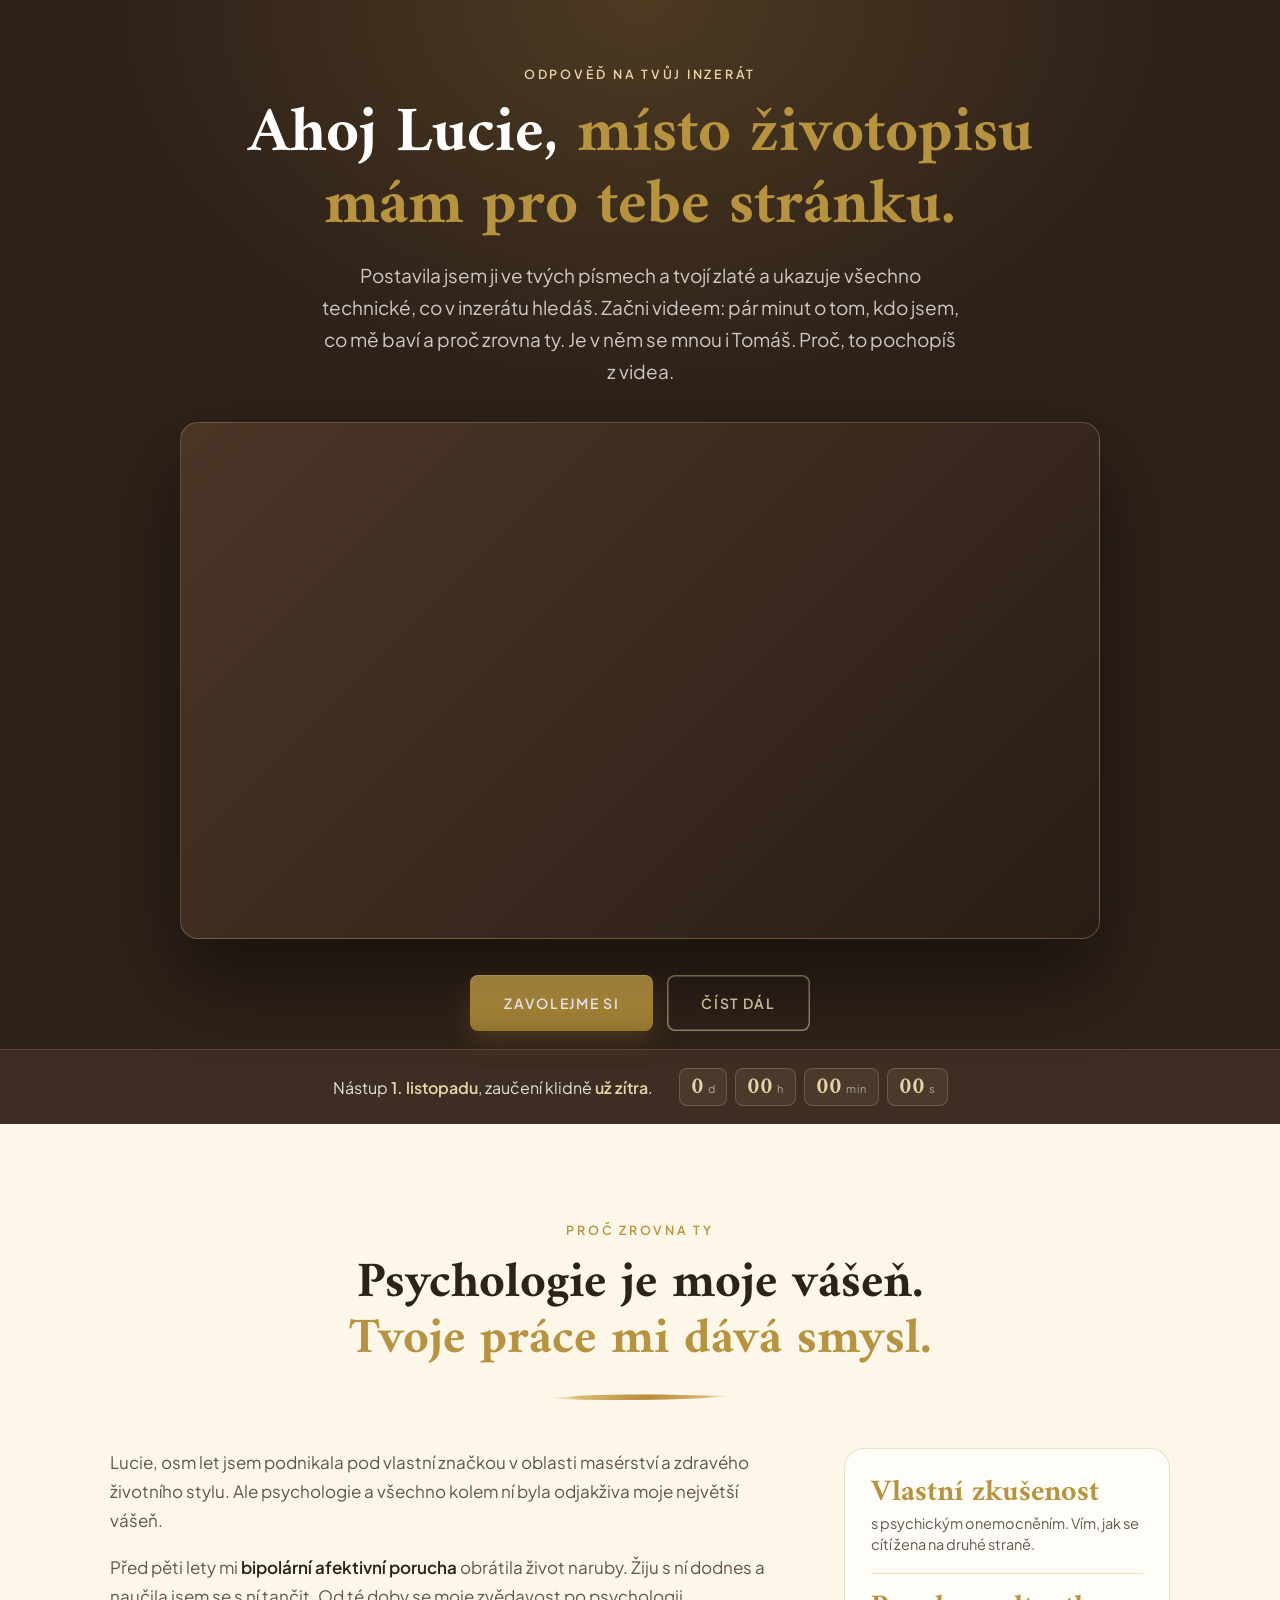
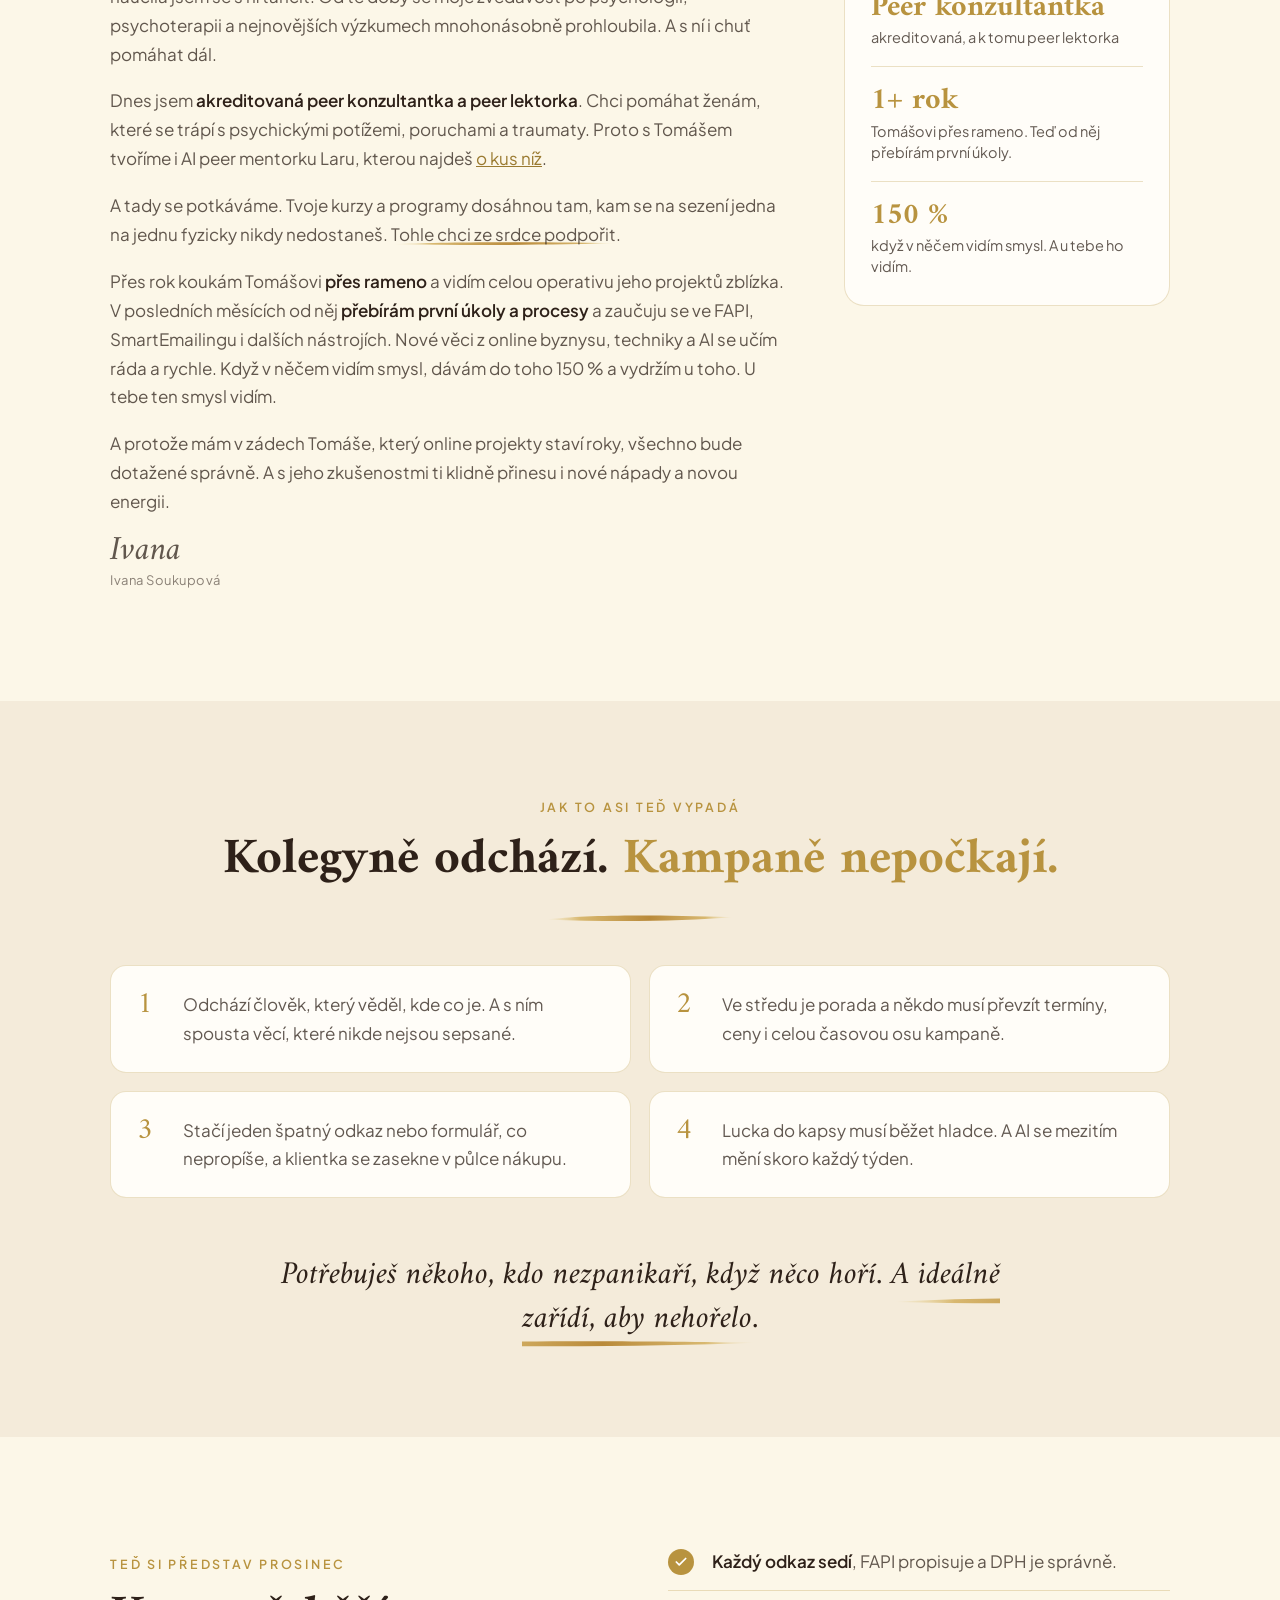
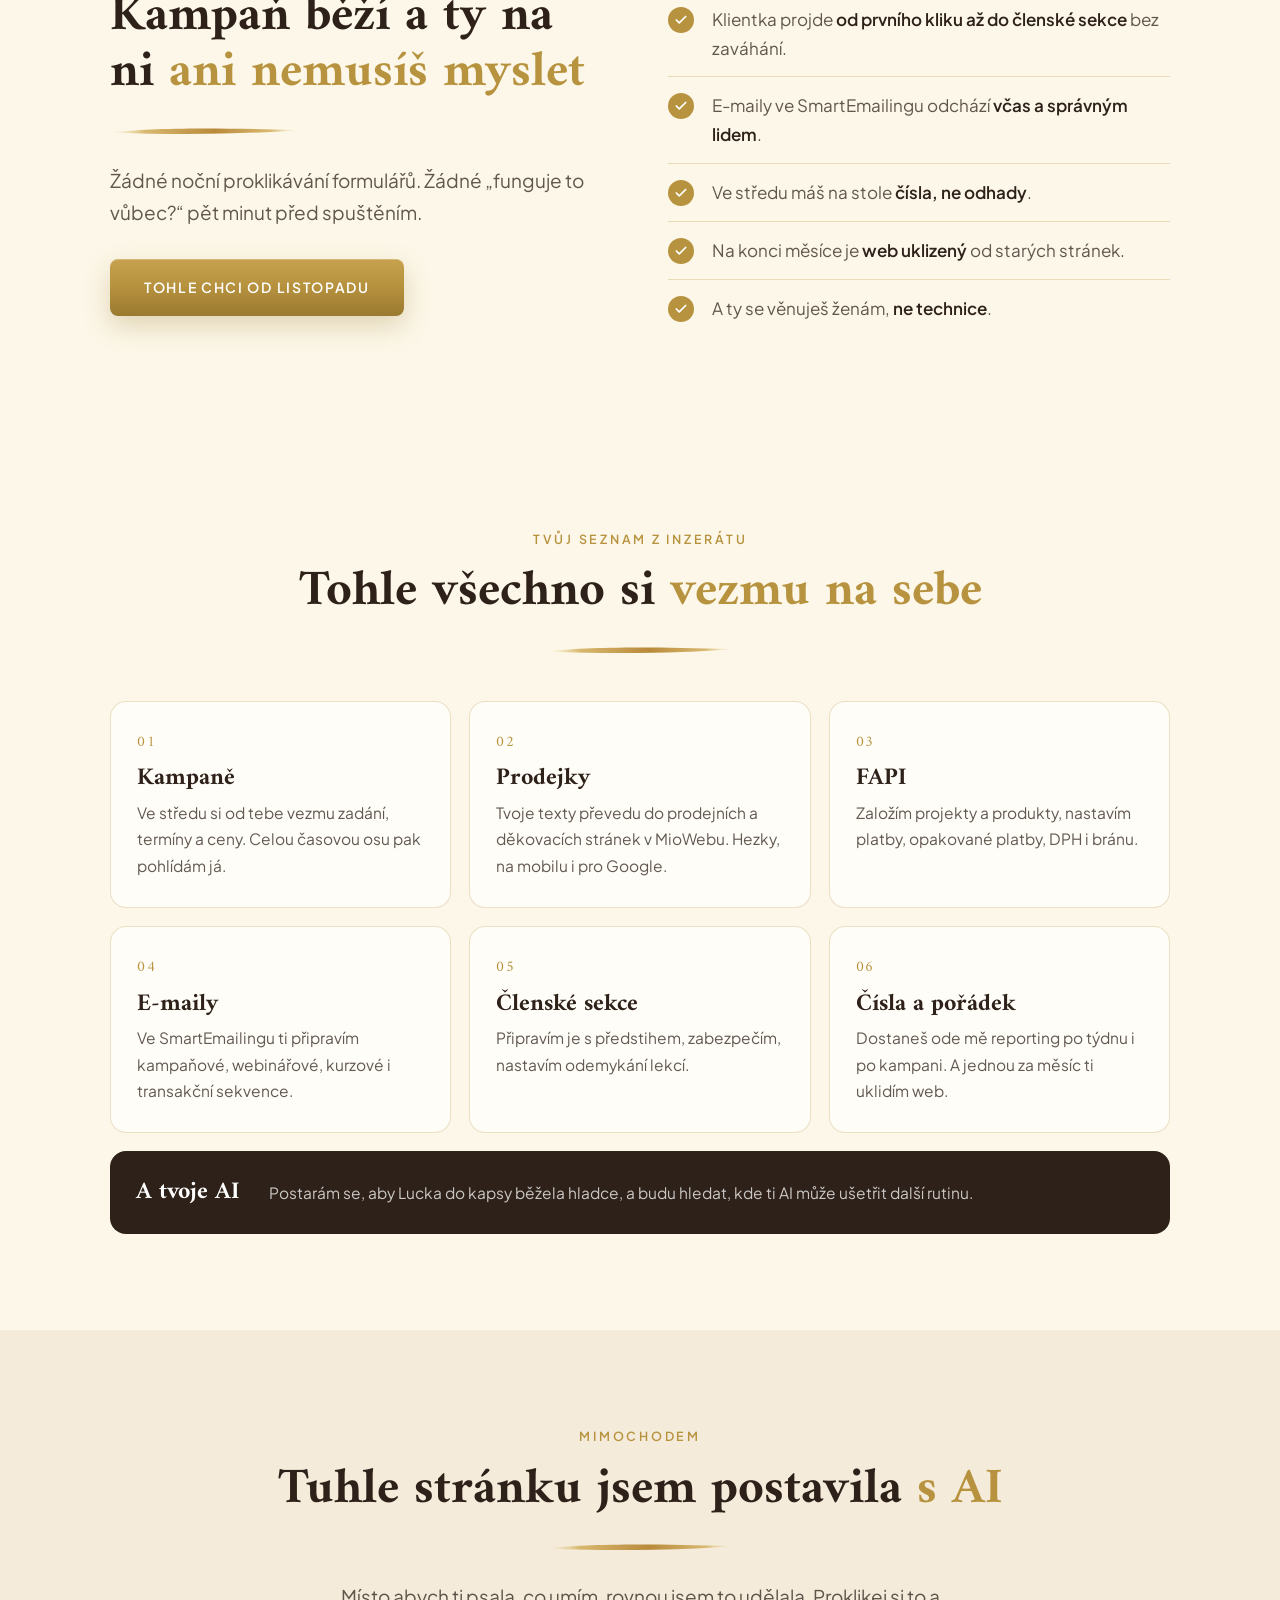
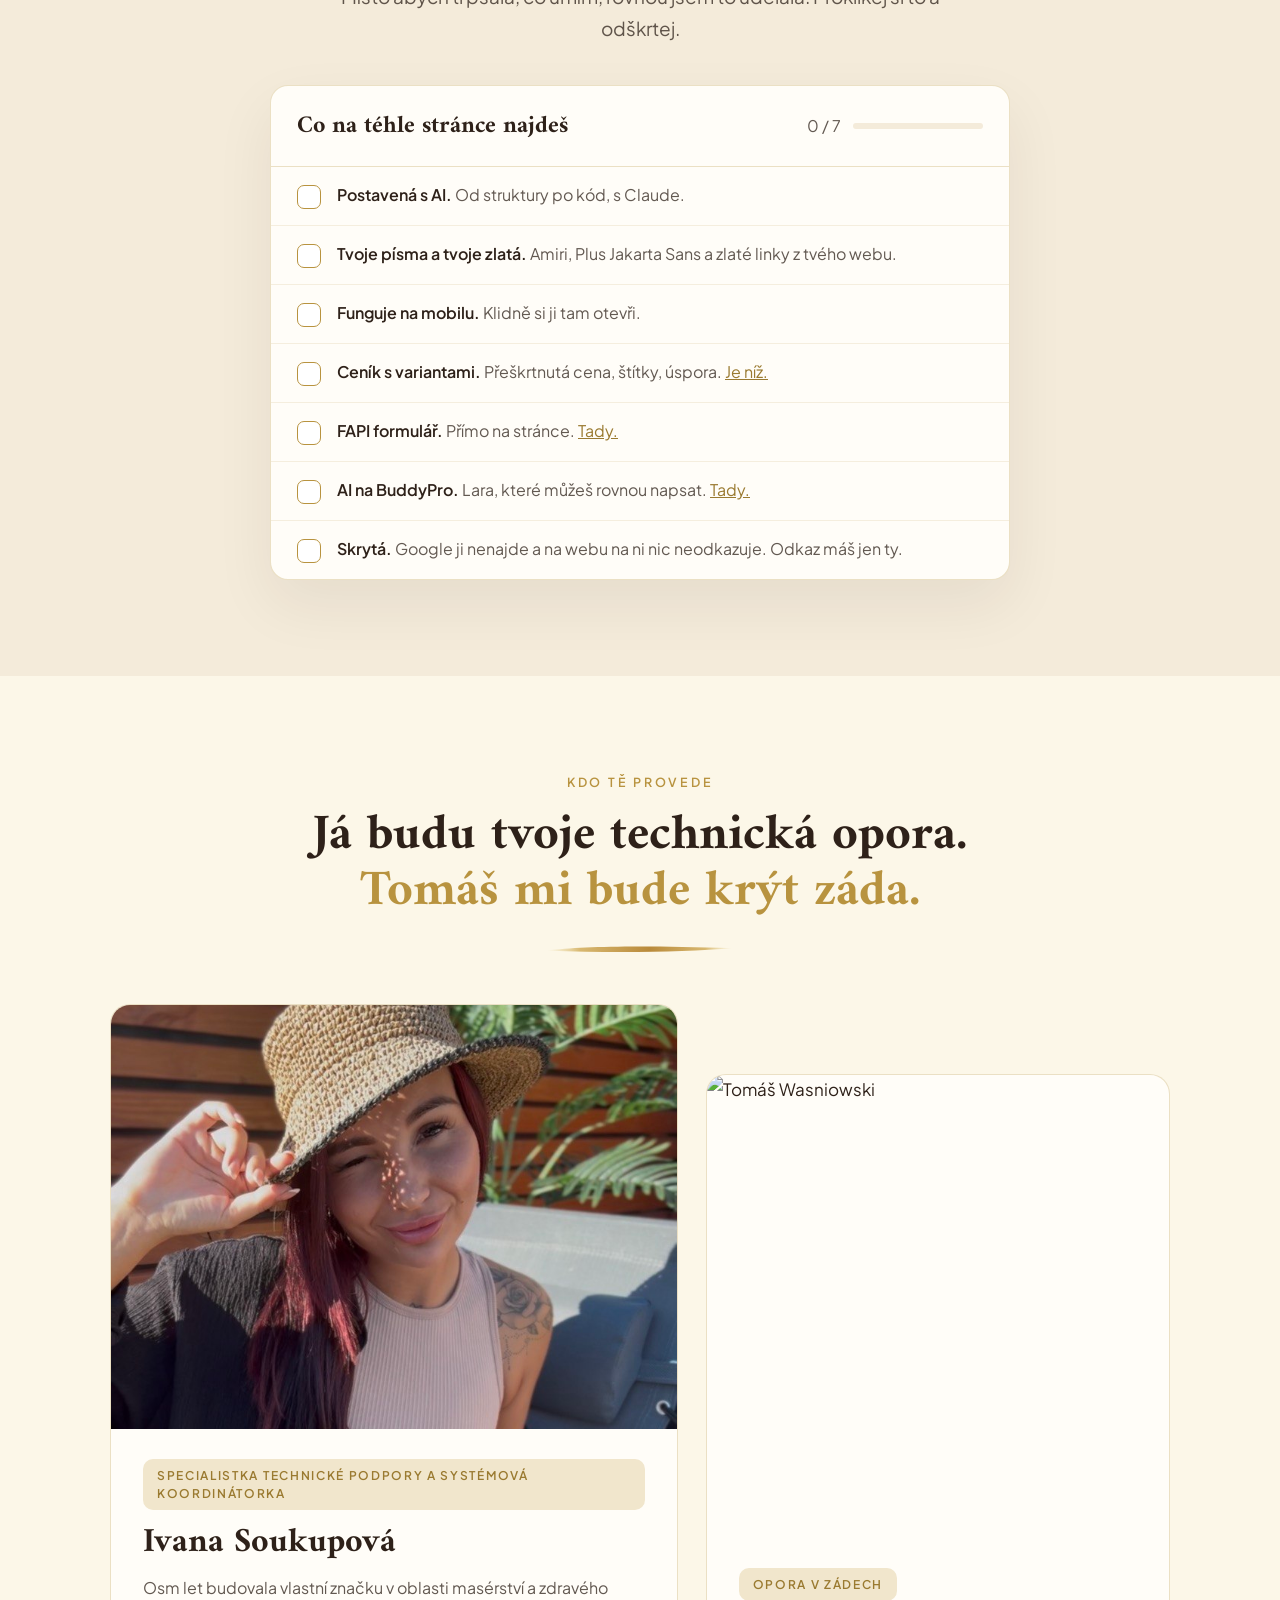
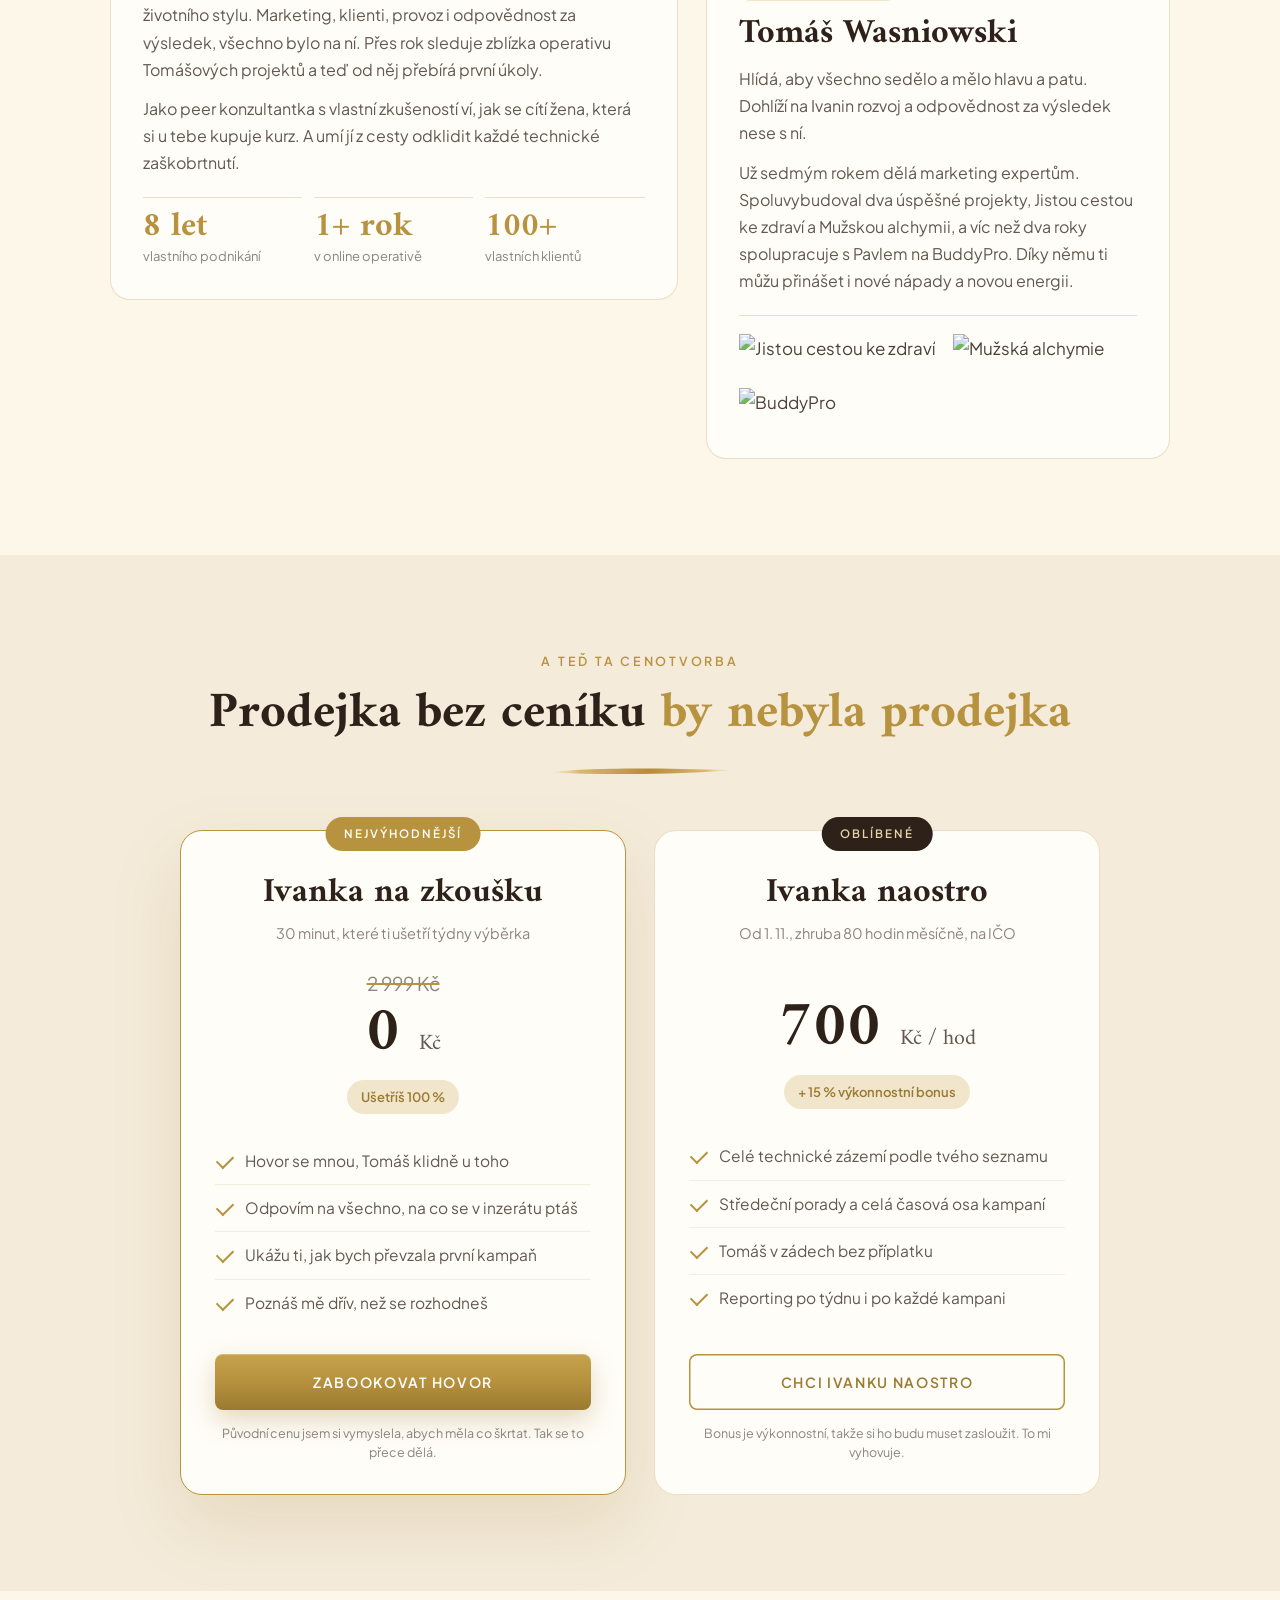
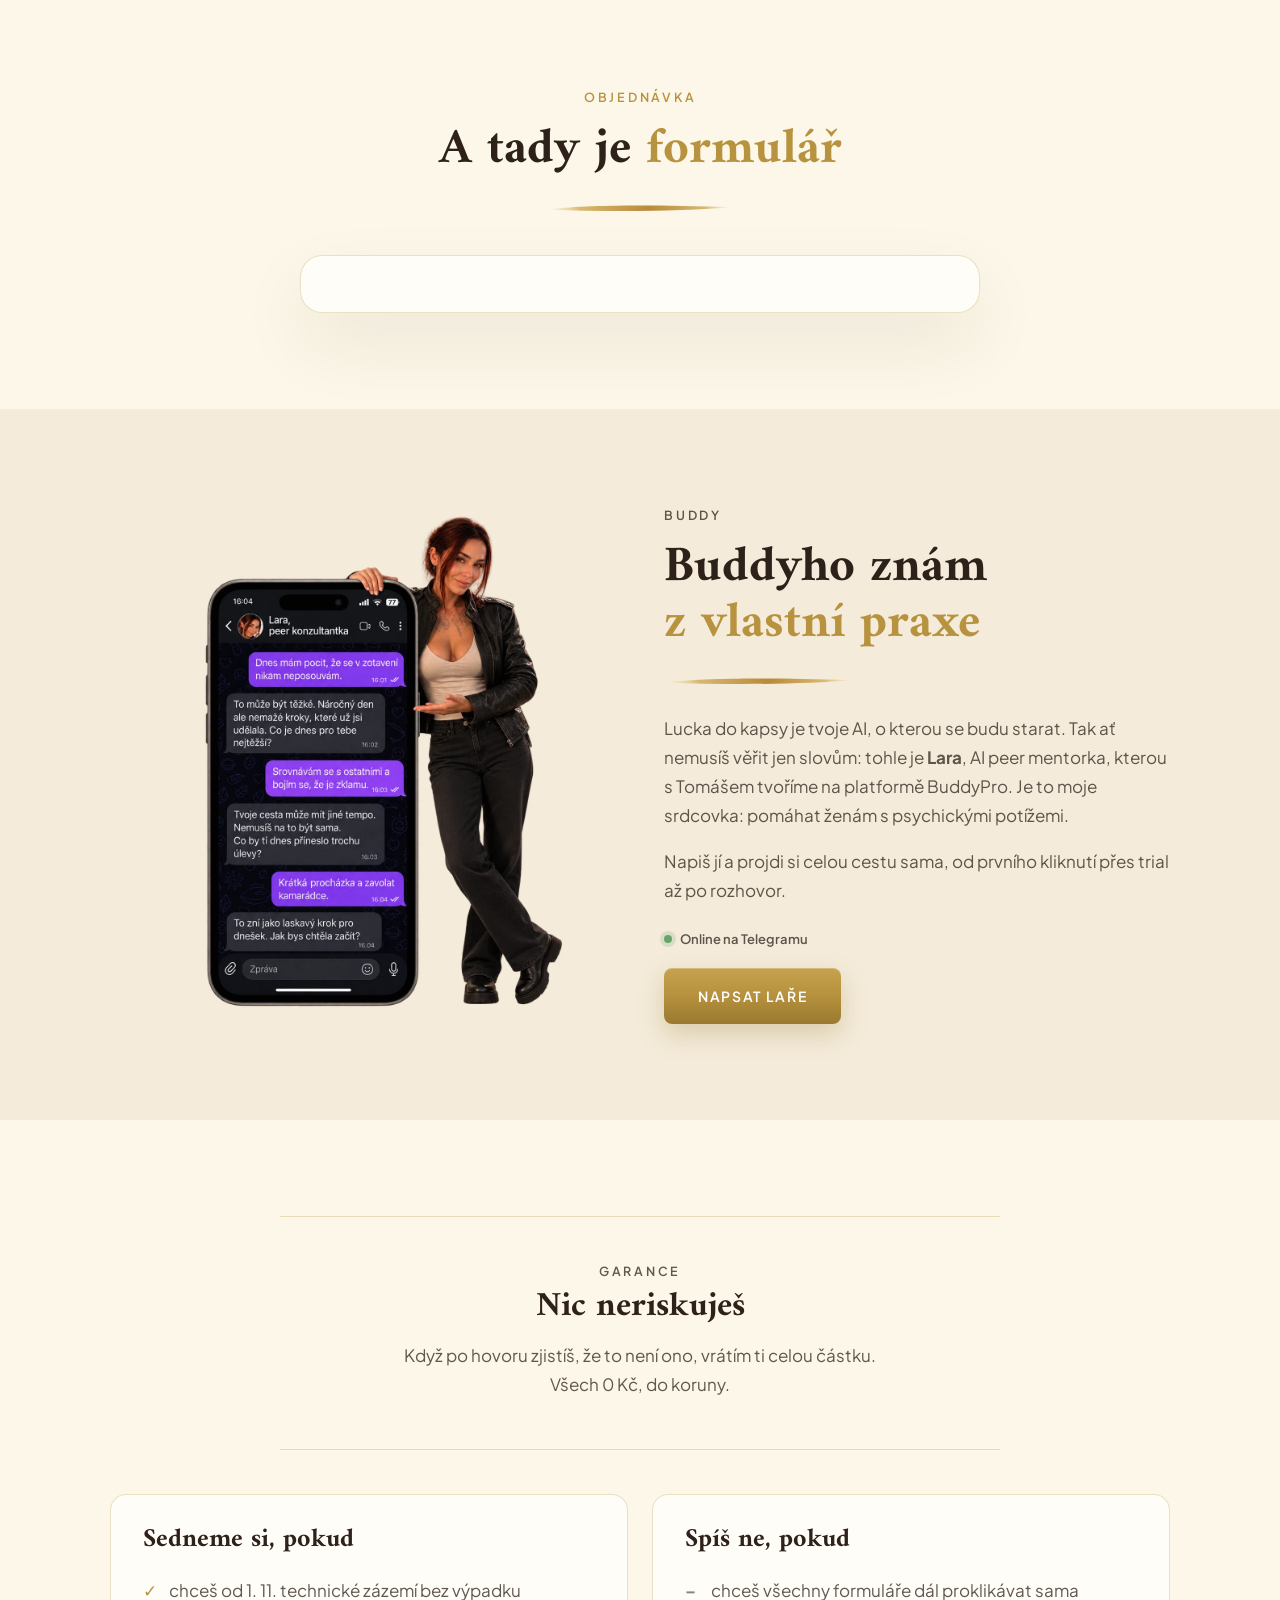
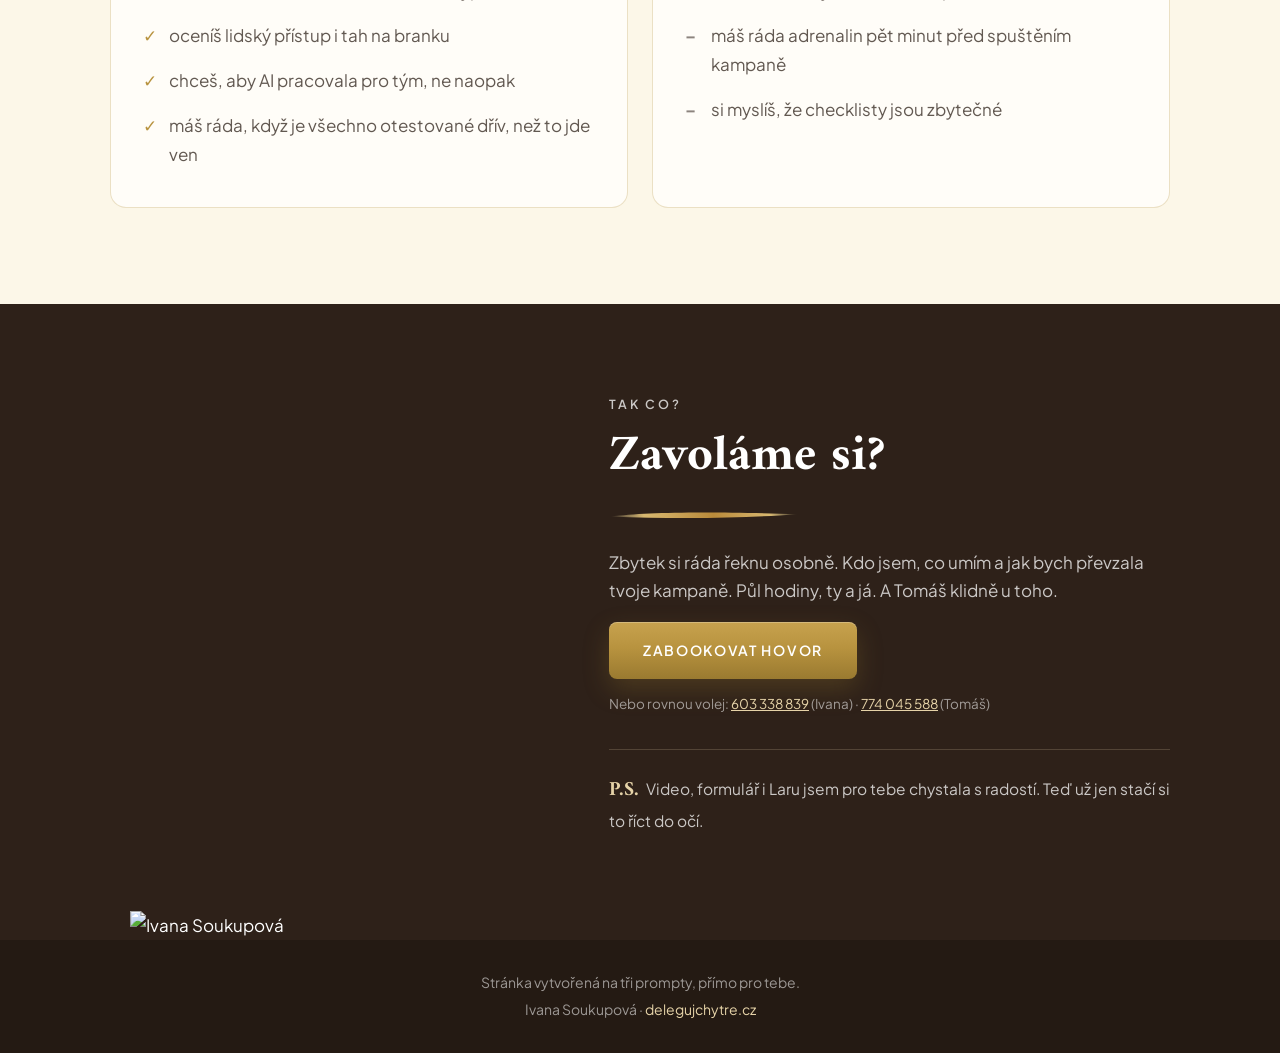
==== commit 2d0c0439: "Pro Lucii: nový úvod, Lara s Tomášem, doladění mobilu Co-Authored-By: Claude Opus 5.5 <noreply@anthr" ====
--- a/pro-lucii/index.html
+++ b/pro-lucii/index.html
@@ -64,6 +64,7 @@
 .btn--ghost{background:transparent;color:var(--gold-d);box-shadow:inset 0 0 0 1.5px var(--gold)}
 .btn--ghost:hover{background:rgba(184,147,63,.08);box-shadow:inset 0 0 0 1.5px var(--gold)}
 .btn--block{display:flex;width:100%}
+.nw{white-space:nowrap}
 .btnnote{font-size:13.5px;color:var(--ink-mute);margin:14px 0 0}
 
 /* HERO s videem */
@@ -97,7 +98,6 @@
 /* Dopis od Ivany */
 .letter{display:grid;grid-template-columns:1.35fr .65fr;gap:56px;align-items:start;margin-top:44px}
 .letter__body p{color:var(--ink-soft);margin:0 0 18px}
-.letter__body p:first-child::first-letter{font-family:var(--serif);font-size:3.4em;float:left;line-height:.8;margin:.08em .1em 0 0;color:var(--gold)}
 .letter__body strong{color:var(--ink);font-weight:600}
 .sign{font-family:var(--serif);font-style:italic;font-size:34px;color:var(--gold);margin:8px 0 0;line-height:1}
 .sign small{display:block;font-family:var(--sans);font-style:normal;font-size:13px;color:var(--ink-mute);margin-top:6px;letter-spacing:.04em}
@@ -158,7 +158,7 @@
 .person__img{aspect-ratio:4/3;overflow:hidden}
 .person__img img{width:100%;height:100%;object-fit:cover;object-position:center 22%}
 .person__body{padding:30px 32px 34px}
-.role{display:inline-block;font-size:12px;font-weight:600;text-transform:uppercase;letter-spacing:.14em;color:var(--gold-d);background:var(--gold-xl);padding:7px 14px;border-radius:30px;margin:0 0 14px}
+.role{display:inline-block;font-size:12px;font-weight:600;text-transform:uppercase;letter-spacing:.14em;color:var(--gold-d);background:var(--gold-xl);padding:8px 14px;border-radius:10px;margin:0 0 14px;line-height:1.45}
 .person h3{font-size:34px;margin-bottom:12px}
 .person p{font-size:16px;margin:0 0 12px;color:var(--ink-soft)}
 .stats{display:flex;gap:12px;margin-top:20px}
@@ -294,6 +294,19 @@
   .btn{padding:18px 22px;font-size:13px;letter-spacing:.1em}
   .hero__cta .btn{width:100%}
   .person__body{padding:26px 22px 28px}
+  .lead{font-size:17px}
+  .task{display:grid;grid-template-columns:auto 1fr;column-gap:12px;align-items:baseline;padding:20px 20px 18px}
+  .task__ico{margin:0;font-size:14px}
+  .task h3{font-size:22px;margin-bottom:4px}
+  .task p{grid-column:1 / -1}
+  .task--wide{display:block;padding:22px 20px}
+  .tasks{gap:12px}
+  .role{font-size:11px;letter-spacing:.1em}
+  .audit__head{padding:16px 18px}
+  .audit label{padding:14px 18px}
+  .pain{padding:20px}
+  .fit__col{padding:24px 22px}
+  .final__txt .btnnote{line-height:1.8}
   .price{padding:40px 22px 28px}
 }
 </style>
@@ -304,8 +317,8 @@
 <header class="hero" id="top">
   <div class="wrap center">
     <p class="eyebrow">Odpověď na tvůj inzerát</p>
-    <h1>Ahoj Lucie, <em>tady jsem.</em></h1>
-    <p class="lead">Ivana. Chtěla jsi 2–3 minuty o tom, kdo jsem, co mě baví a proč zrovna ty. Tak tady jsou. Ve videu je se mnou i Tomáš, moje opora v zádech.</p>
+    <h1>Ahoj Lucie, <em>místo životopisu mám pro tebe stránku.</em></h1>
+    <p class="lead">Postavila jsem ji ve tvých písmech a tvojí zlaté a ukazuje všechno technické, co v inzerátu hledáš. Začni videem: pár minut o tom, kdo jsem, co mě baví a proč zrovna ty. Je v něm se mnou i Tomáš. Proč, to pochopíš z videa.</p>
     <div class="video">
       <iframe src="https://www.youtube-nocookie.com/embed/D30_nG-b8Dg?rel=0&modestbranding=1&playsinline=1" title="Ivana a Tomáš: představení pro Lucii" allow="accelerometer; autoplay; clipboard-write; encrypted-media; gyroscope; picture-in-picture; web-share" referrerpolicy="strict-origin-when-cross-origin" allowfullscreen></iframe>
     </div>
@@ -339,7 +352,7 @@
       <div class="letter__body">
         <p>Lucie, osm let jsem podnikala pod vlastní značkou v oblasti masérství a zdravého životního stylu. Ale psychologie a všechno kolem ní byla odjakživa moje největší vášeň.</p>
         <p>Před pěti lety mi <strong>bipolární afektivní porucha</strong> obrátila život naruby. Žiju s ní dodnes a naučila jsem se s ní tančit. Od té doby se moje zvědavost po psychologii, psychoterapii a nejnovějších výzkumech mnohonásobně prohloubila. A s ní i chuť pomáhat dál.</p>
-        <p>Dnes jsem <strong>akreditovaná peer konzultantka a peer lektorka</strong>. Chci pomáhat ženám, které se trápí s psychickými potížemi, poruchami a traumaty. Proto s týmem tvořím i AI peer mentorku Laru, kterou najdeš <a href="#lara">o kus níž</a>.</p>
+        <p>Dnes jsem <strong>akreditovaná peer konzultantka a peer lektorka</strong>. Chci pomáhat ženám, které se trápí s psychickými potížemi, poruchami a traumaty. Proto s Tomášem tvoříme i AI peer mentorku Laru, kterou najdeš <a href="#lara">o kus níž</a>.</p>
         <p>A tady se potkáváme. Tvoje kurzy a programy dosáhnou tam, kam se na sezení jedna na jednu fyzicky nikdy nedostaneš. <span class="hl">Tohle chci ze srdce podpořit.</span></p>
         <p>Přes rok koukám Tomášovi <strong>přes rameno</strong> a vidím celou operativu jeho projektů zblízka. V posledních měsících od něj <strong>přebírám první úkoly a procesy</strong> a zaučuju se ve FAPI, SmartEmailingu i dalších nástrojích. Nové věci z online byznysu, techniky a AI se učím ráda a rychle. Když v něčem vidím smysl, dávám do toho 150 % a vydržím u toho. U tebe ten smysl vidím.</p>
         <p>A protože mám v zádech Tomáše, který online projekty staví roky, všechno bude dotažené správně. A s jeho zkušenostmi ti klidně přinesu i nové nápady a novou energii.</p>
@@ -546,7 +559,7 @@
       <p class="eyebrow">Buddy</p>
       <h2>Buddyho znám <em>z vlastní praxe</em></h2>
       <span class="brush"></span>
-      <p>Lucka do kapsy je tvoje AI, o kterou se budu starat. Tak ať nemusíš věřit jen slovům: tohle je <strong>Lara</strong>, AI peer mentorka, kterou s týmem tvořím na BuddyPro. Je to moje srdcovka: pomáhat ženám s psychickými potížemi.</p>
+      <p>Lucka do kapsy je tvoje AI, o kterou se budu starat. Tak ať nemusíš věřit jen slovům: tohle je <strong>Lara</strong>, AI peer mentorka, kterou s Tomášem tvoříme na platformě BuddyPro. Je to moje srdcovka: pomáhat ženám s psychickými potížemi.</p>
       <p>Napiš jí a projdi si celou cestu sama, od prvního kliknutí přes trial až po rozhovor.</p>
       <span class="chip">Online na Telegramu</span><br>
       <a class="btn" href="https://t.me/purepantherabot?start=LARA026" target="_blank" rel="noopener">Napsat Laře</a>
@@ -594,7 +607,7 @@
       <span class="brush"></span>
       <p>Zbytek si ráda řeknu osobně. Kdo jsem, co umím a jak bych převzala tvoje kampaně. Půl hodiny, ty a já. A Tomáš klidně u toho.</p>
       <a class="btn" href="https://calendly.com/tomas-wasniowski/30min" target="_blank" rel="noopener">Zabookovat hovor</a>
-      <p class="btnnote">Nebo rovnou volej: <a href="tel:+420603338839">603 338 839</a> (Ivana) · <a href="tel:+420774045588">774 045 588</a> (Tomáš)</p>
+      <p class="btnnote">Nebo rovnou volej: <span class="nw"><a href="tel:+420603338839">603 338 839</a> (Ivana)</span> · <span class="nw"><a href="tel:+420774045588">774 045 588</a> (Tomáš)</span></p>
       <p class="ps"><b>P.S.</b> Video, formulář i Laru jsem pro tebe chystala s radostí. Teď už jen stačí si to říct do očí.</p>
     </div>
   </div>
